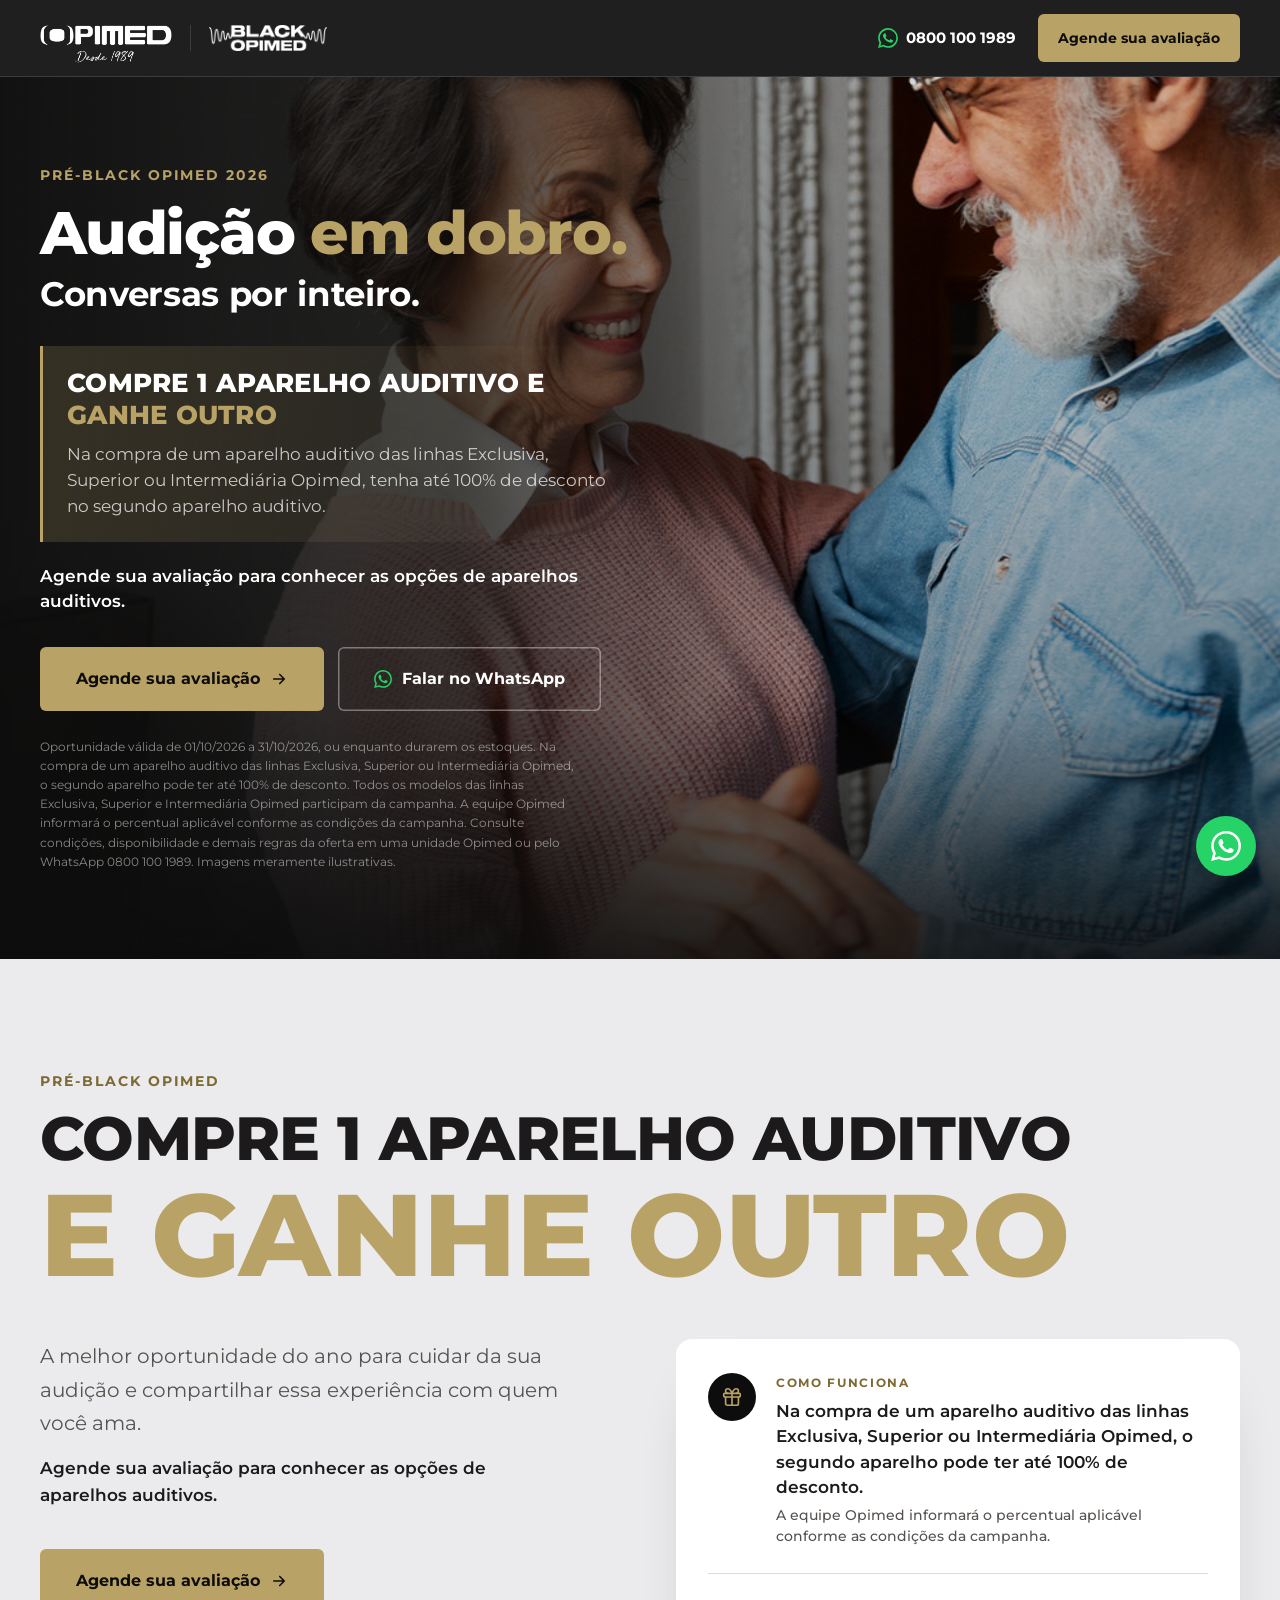
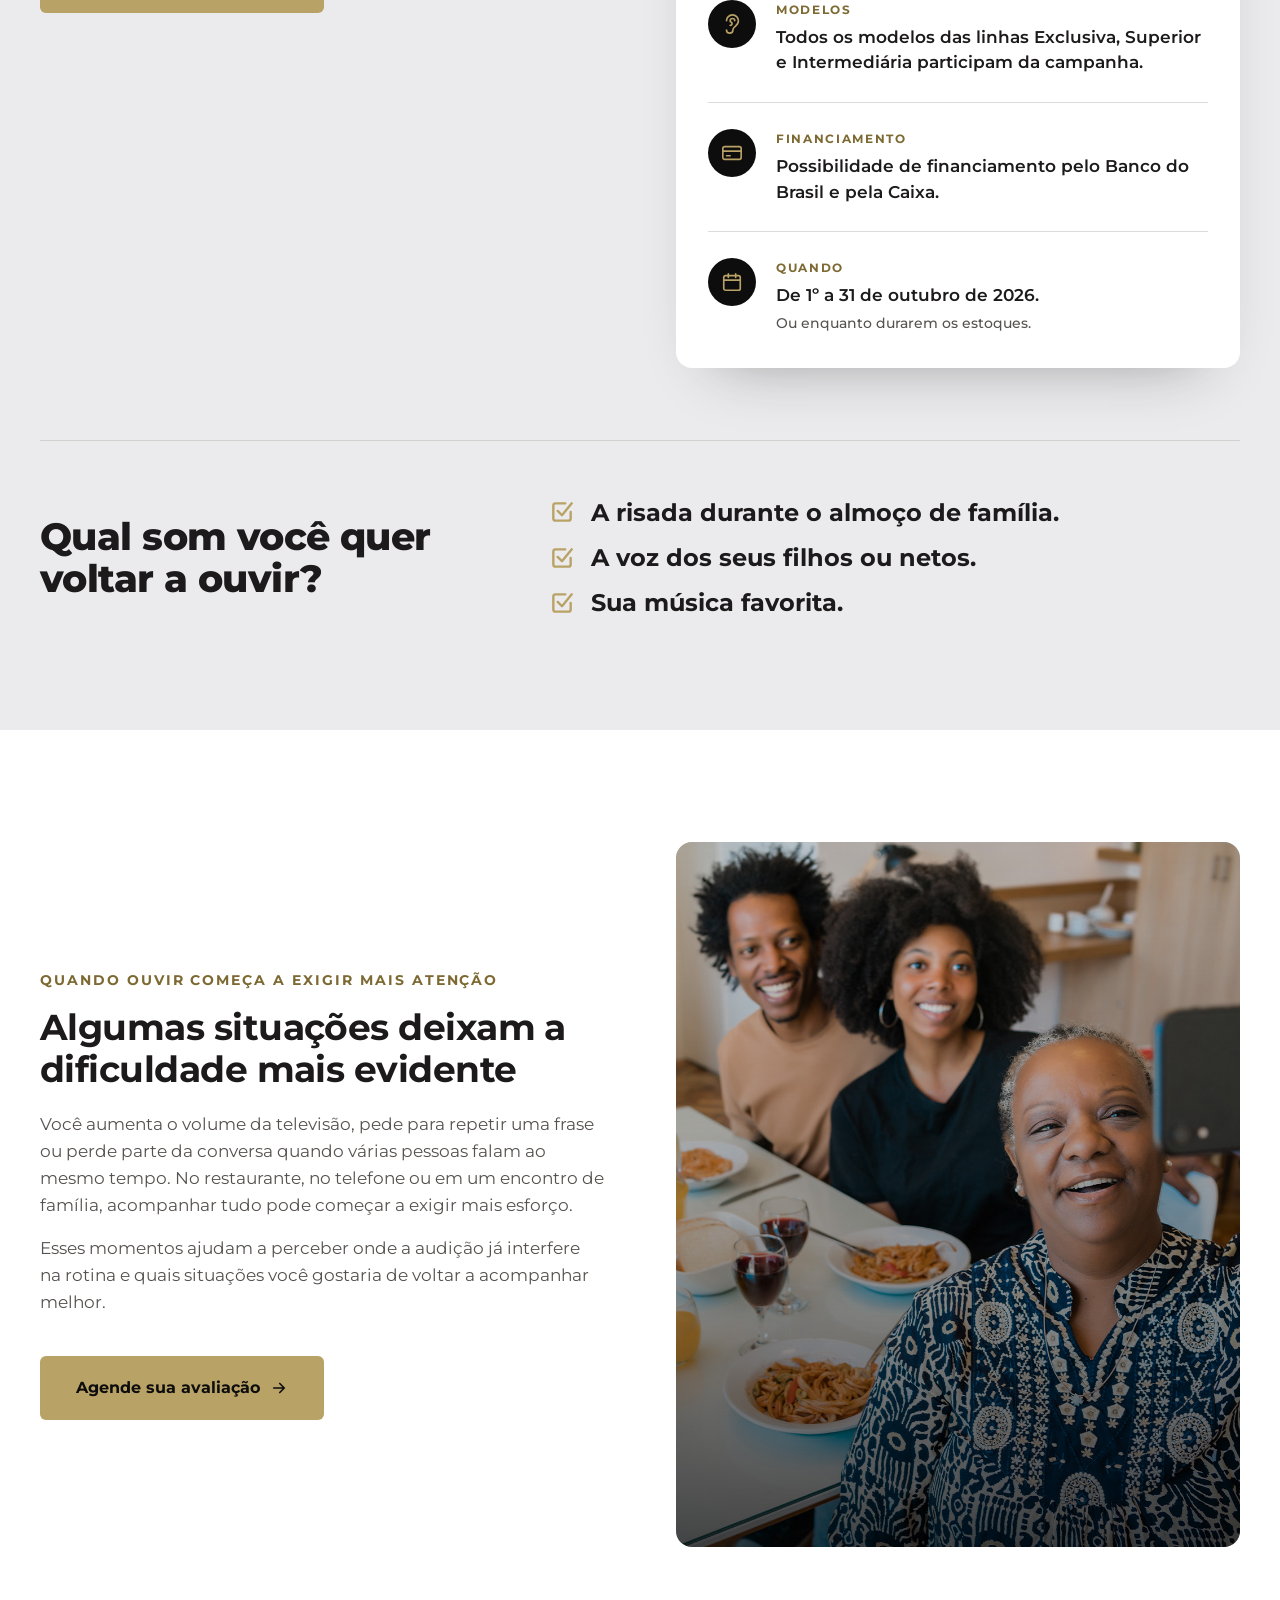
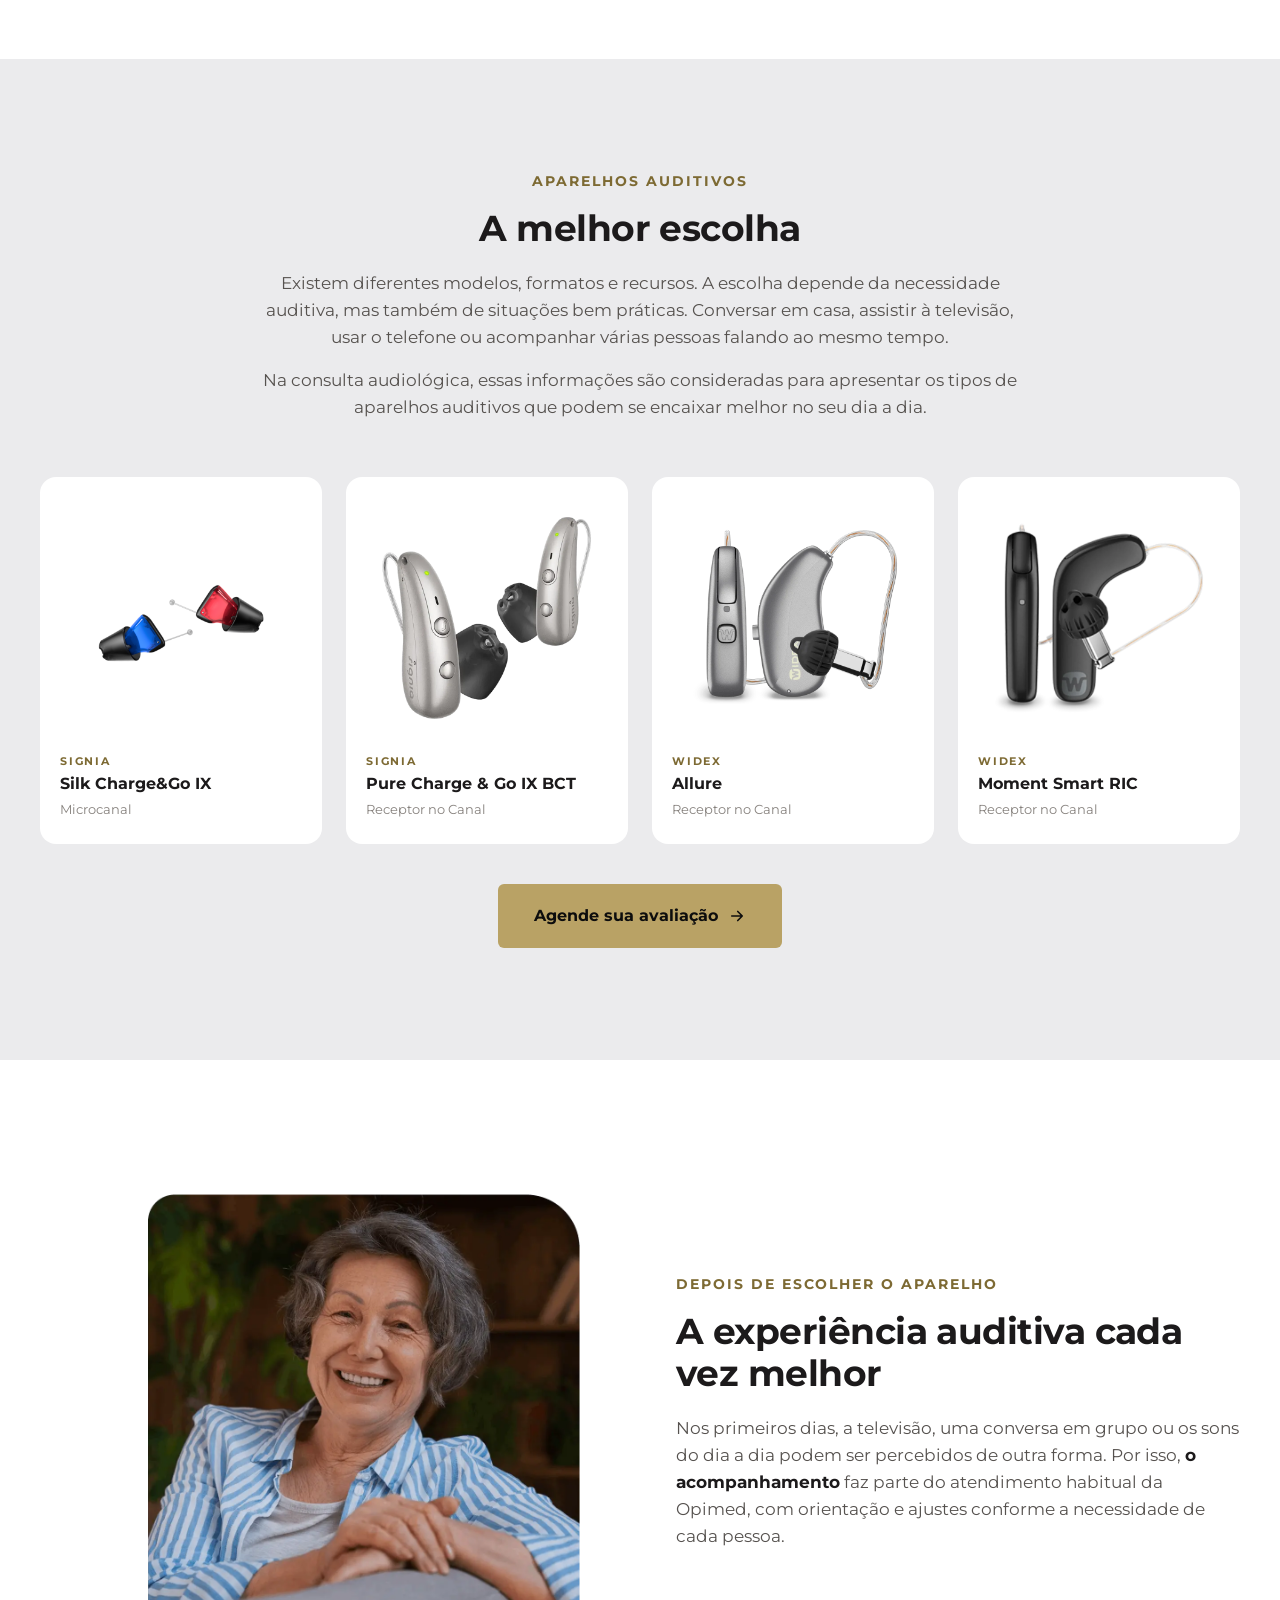
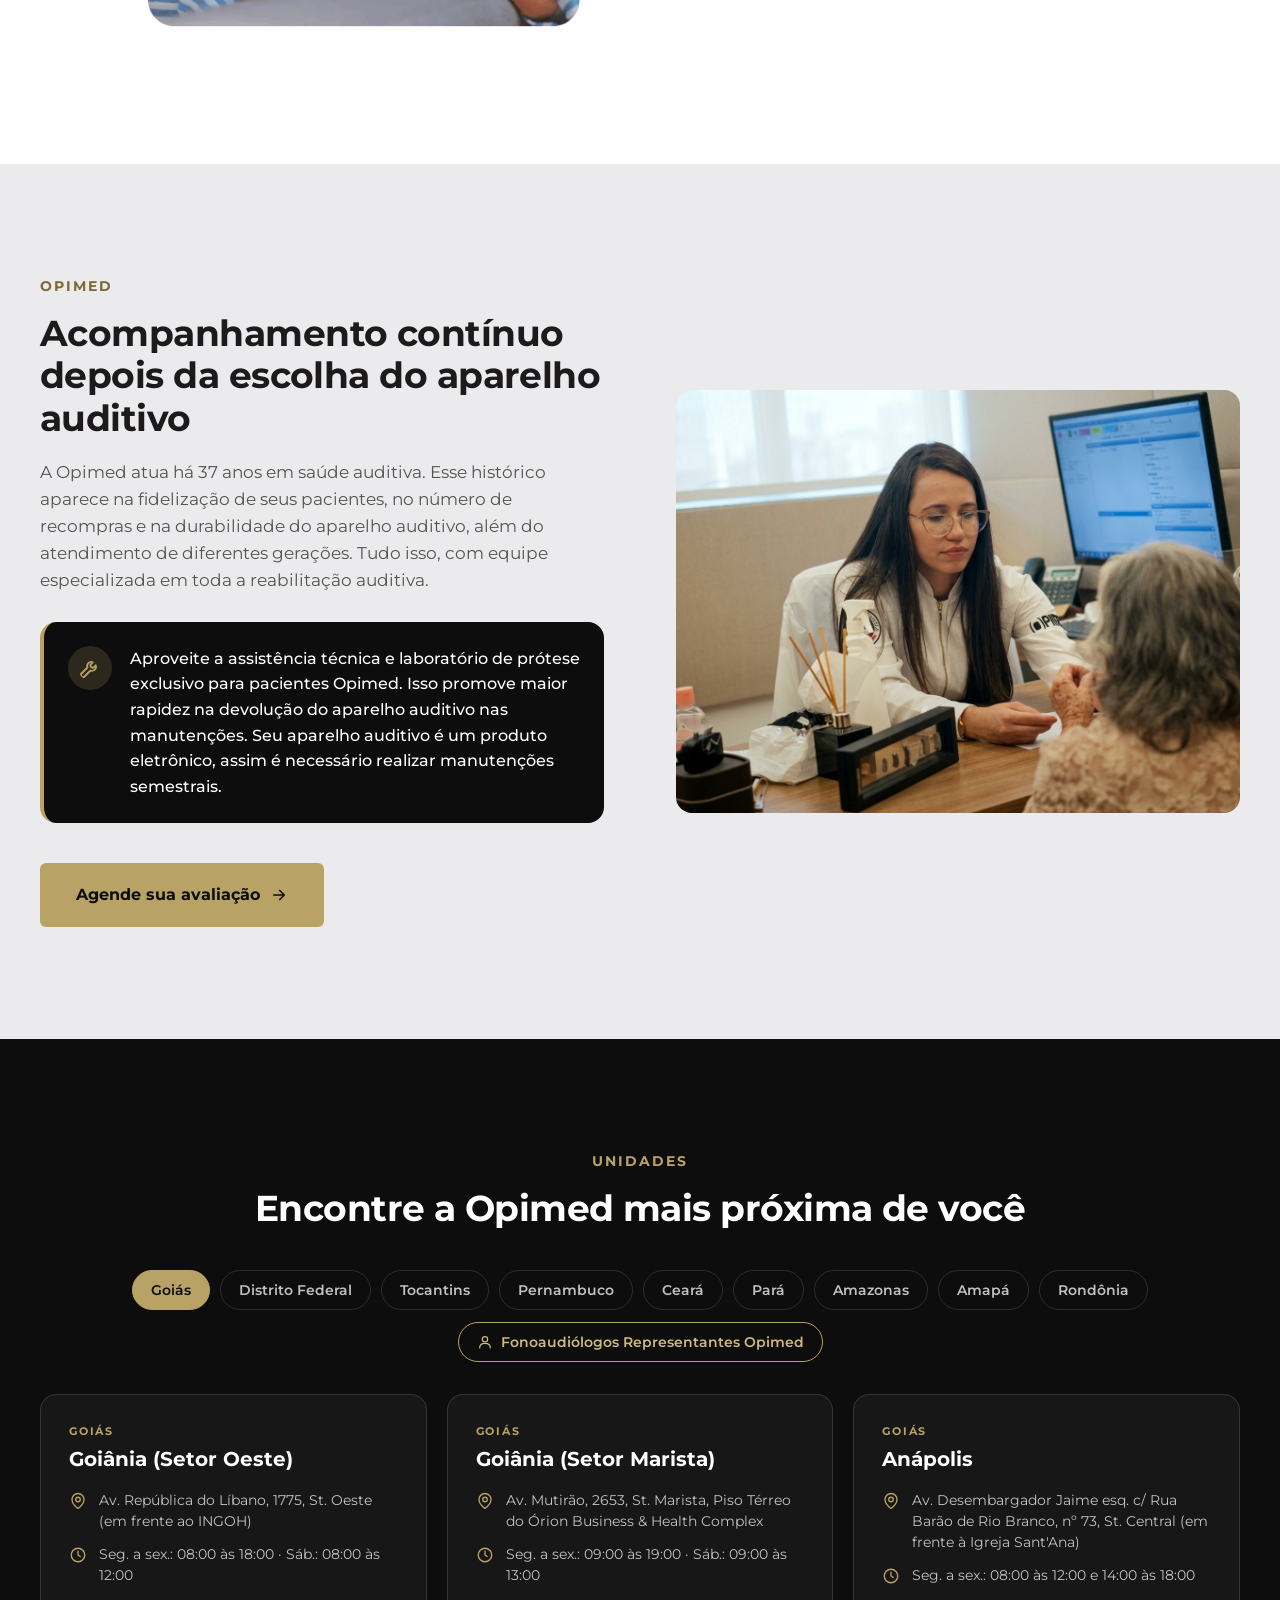
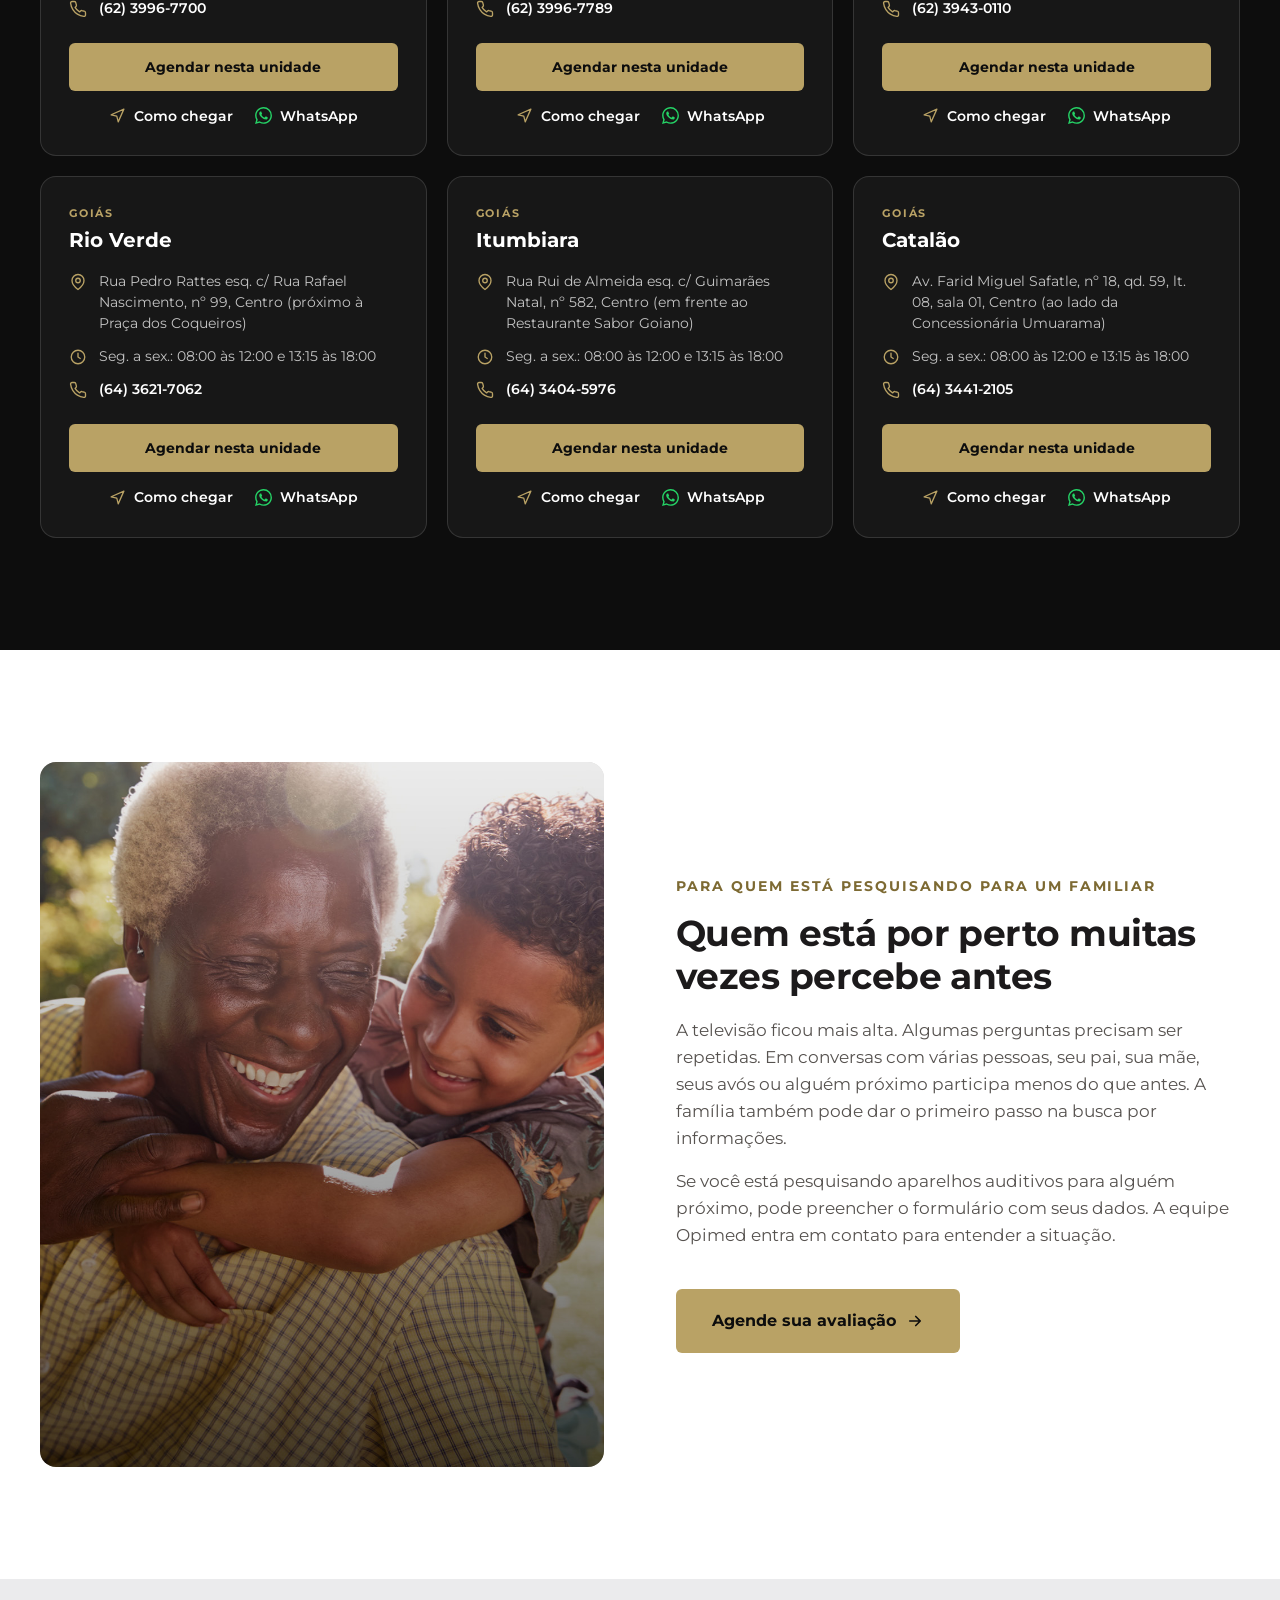
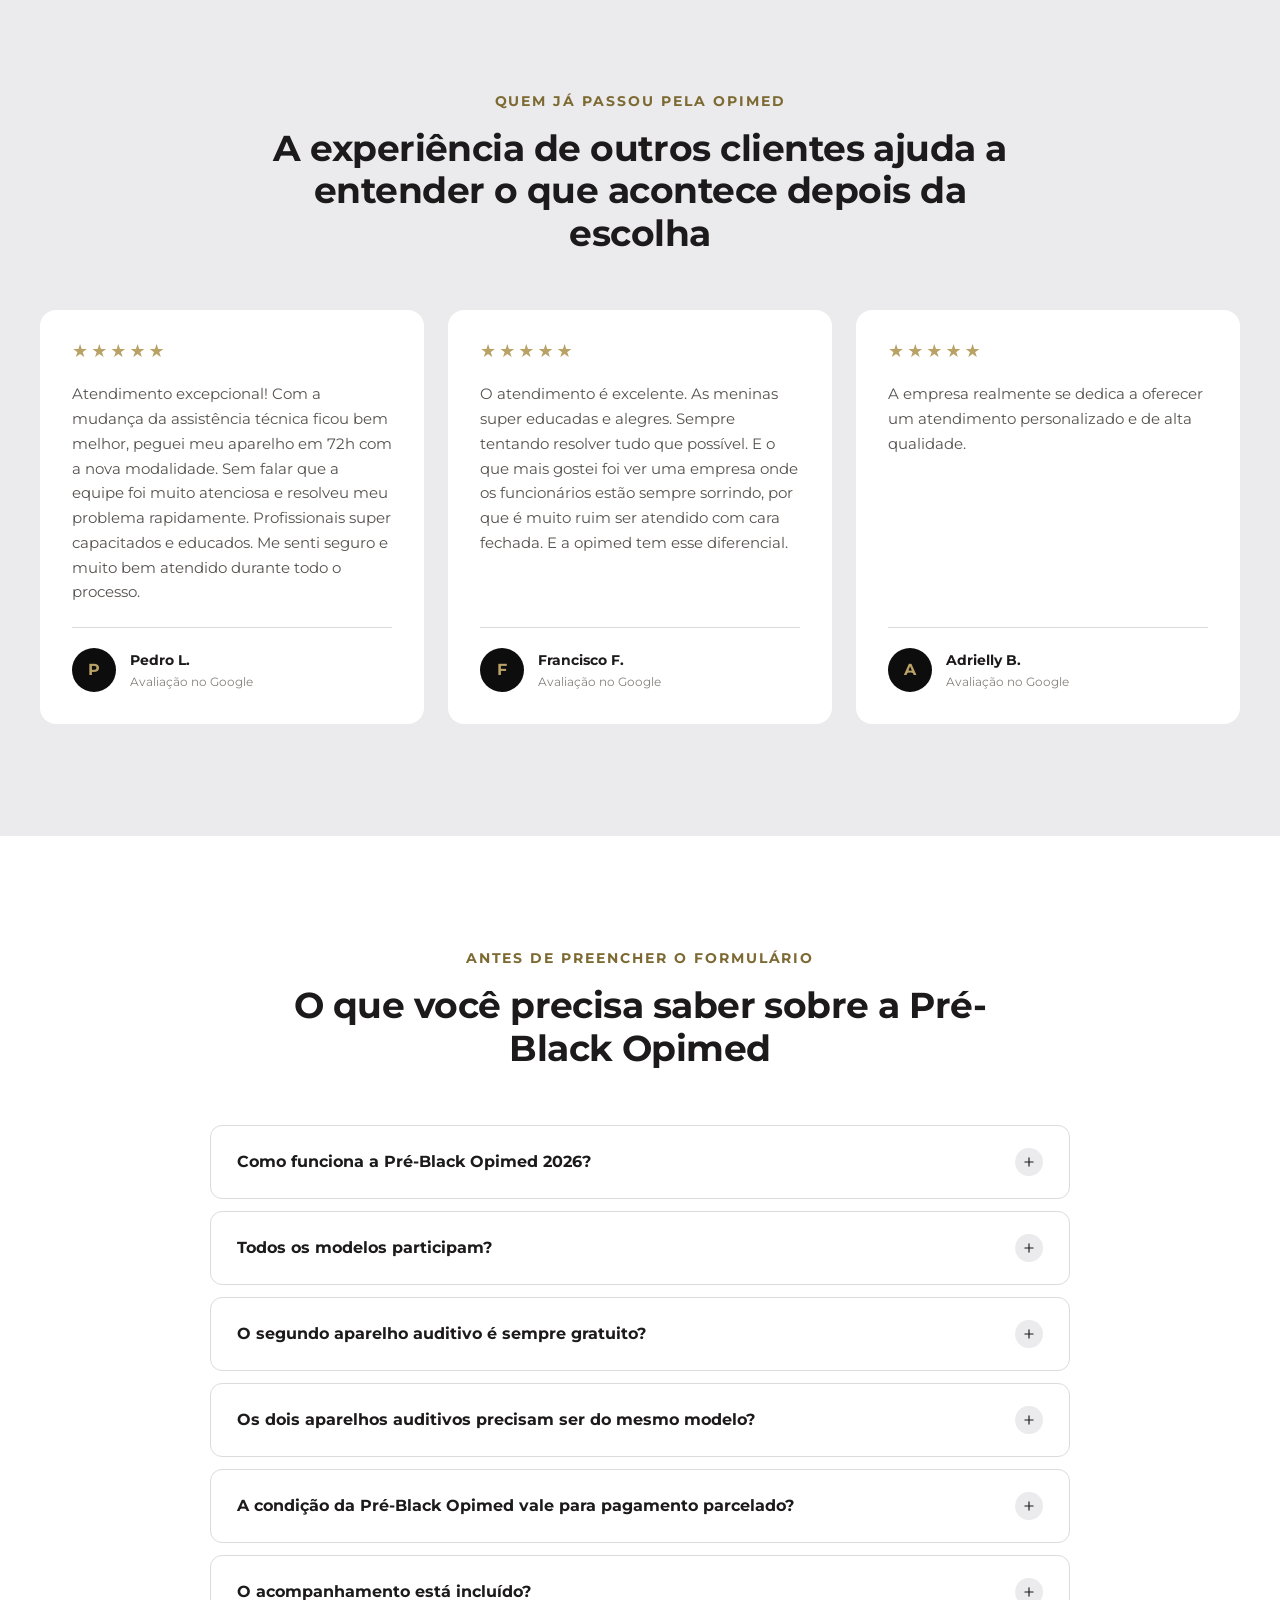
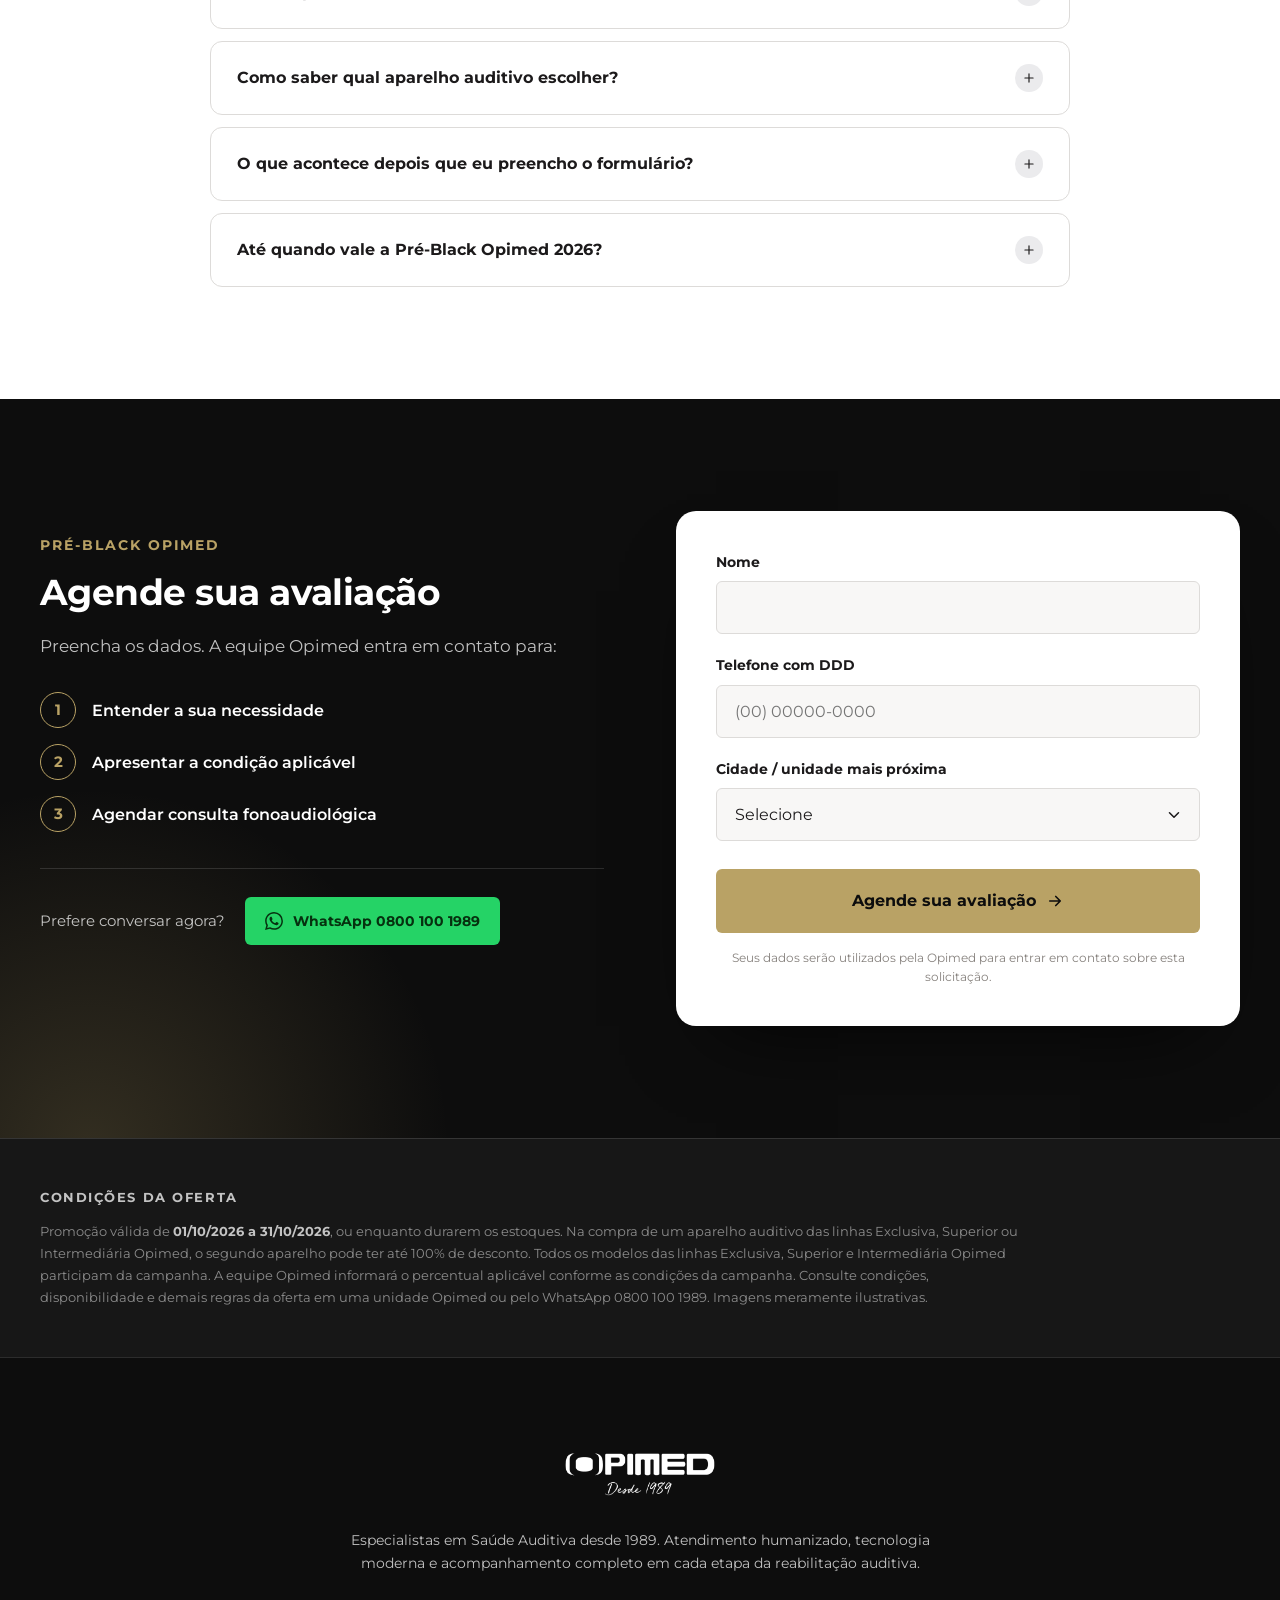
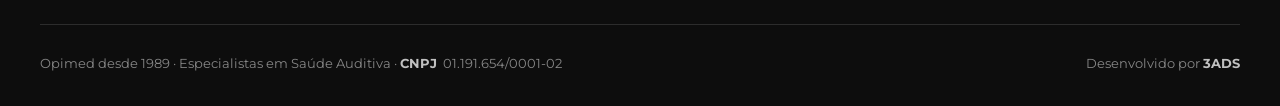
==== index.html @ b1d3b90b "Pré-Black Opimed: ajustes do cliente (datas 01–31/10, linhas Exclusiva/Superior/Intermediária, finan" ====
<!DOCTYPE html>
<html lang="pt-BR">
<head>
  <meta charset="UTF-8">
  <meta name="viewport" content="width=device-width, initial-scale=1, viewport-fit=cover">
  <title>Pré-Black Opimed 2026 | Até 100% de desconto no segundo aparelho</title>
  <meta name="description" content="Pré-Black Opimed 2026. Na compra de um aparelho auditivo das linhas Exclusiva, Superior ou Intermediária Opimed, tenha até 100% de desconto no segundo.">
  <meta name="theme-color" content="#0d0d0d">
  <link rel="preconnect" href="https://fonts.googleapis.com">
  <link rel="preconnect" href="https://fonts.gstatic.com" crossorigin>
  <link href="https://fonts.googleapis.com/css2?family=Montserrat:wght@400;500;600;700;800&display=swap" rel="stylesheet">
  <link rel="stylesheet" href="styles.css">
</head>
<body>

  <!-- SVG sprite -->
  <svg width="0" height="0" style="position:absolute" aria-hidden="true">
    <symbol id="i-arrow" viewBox="0 0 24 24" fill="none" stroke="currentColor" stroke-width="2.2" stroke-linecap="round" stroke-linejoin="round"><path d="M5 12h14M13 6l6 6-6 6"/></symbol>
    <symbol id="i-check" viewBox="0 0 24 24" fill="none" stroke="currentColor" stroke-width="2" stroke-linecap="round" stroke-linejoin="round"><circle cx="12" cy="12" r="10"/><path d="m8 12 3 3 5-6"/></symbol>
    <symbol id="i-checkbox" viewBox="0 0 24 24" fill="none" stroke="currentColor" stroke-width="2.2" stroke-linecap="round" stroke-linejoin="round"><path d="M20 12v6a2 2 0 0 1-2 2H6a2 2 0 0 1-2-2V6a2 2 0 0 1 2-2h9"/><path d="m8 11 4 4 9-11"/></symbol>
    <symbol id="i-gift" viewBox="0 0 24 24" fill="none" stroke="currentColor" stroke-width="1.8" stroke-linecap="round" stroke-linejoin="round"><rect x="3" y="8" width="18" height="4" rx="1"/><path d="M12 8v13M19 12v7a2 2 0 0 1-2 2H7a2 2 0 0 1-2-2v-7M7.5 8a2.5 2.5 0 0 1 0-5C10 3 12 8 12 8s2-5 4.5-5a2.5 2.5 0 0 1 0 5"/></symbol>
    <symbol id="i-calendar" viewBox="0 0 24 24" fill="none" stroke="currentColor" stroke-width="1.8" stroke-linecap="round" stroke-linejoin="round"><rect x="3" y="5" width="18" height="16" rx="2"/><path d="M16 3v4M8 3v4M3 10h18"/></symbol>
    <symbol id="i-ear" viewBox="0 0 24 24" fill="none" stroke="currentColor" stroke-width="1.8" stroke-linecap="round" stroke-linejoin="round"><path d="M6 8.5a6.5 6.5 0 1 1 13 0c0 6-6 6-6 10a3.5 3.5 0 1 1-7 0"/><path d="M15 8.5a2.5 2.5 0 0 0-5 0v1a2 2 0 1 1 0 4"/></symbol>
    <symbol id="i-card" viewBox="0 0 24 24" fill="none" stroke="currentColor" stroke-width="1.8" stroke-linecap="round" stroke-linejoin="round"><rect x="2" y="5" width="20" height="14" rx="2"/><path d="M2 10h20M6 15h4"/></symbol>
    <symbol id="i-tool" viewBox="0 0 24 24" fill="none" stroke="currentColor" stroke-width="1.8" stroke-linecap="round" stroke-linejoin="round"><path d="M14.7 6.3a4 4 0 0 0-5.2 5.2L3 18v3h3l6.500-6.500a4 4 0 0 0 5.200-5.200l-2.600 2.600-2.100-.700-.700-2.100 2.400-2.800Z"/></symbol>
    <symbol id="i-user" viewBox="0 0 24 24" fill="none" stroke="currentColor" stroke-width="1.8" stroke-linecap="round"><circle cx="12" cy="8" r="4"/><path d="M4 21c0-4.4 3.600-7 8-7s8 2.600 8 7"/></symbol>
    <symbol id="i-building" viewBox="0 0 24 24" fill="none" stroke="currentColor" stroke-width="1.8" stroke-linecap="round" stroke-linejoin="round"><rect x="4" y="3" width="16" height="18" rx="1.5"/><path d="M9 21v-4h6v4M8.500 7.500h1M14.500 7.500h1M8.500 11.500h1M14.500 11.500h1"/></symbol>
    <symbol id="i-pin" viewBox="0 0 24 24" fill="none" stroke="currentColor" stroke-width="1.8" stroke-linecap="round" stroke-linejoin="round"><path d="M20 10c0 6-8 12-8 12s-8-6-8-12a8 8 0 0 1 16 0Z"/><circle cx="12" cy="10" r="3"/></symbol>
    <symbol id="i-clock" viewBox="0 0 24 24" fill="none" stroke="currentColor" stroke-width="1.8" stroke-linecap="round" stroke-linejoin="round"><circle cx="12" cy="12" r="9"/><path d="M12 7v5l3 2"/></symbol>
    <symbol id="i-phone" viewBox="0 0 24 24" fill="none" stroke="currentColor" stroke-width="1.8" stroke-linecap="round" stroke-linejoin="round"><path d="M22 16.9v3a2 2 0 0 1-2.2 2 19.8 19.8 0 0 1-8.6-3.1 19.5 19.5 0 0 1-6-6A19.8 19.8 0 0 1 2.1 4.2 2 2 0 0 1 4.1 2h3a2 2 0 0 1 2 1.7c.1 1 .4 1.9.7 2.8a2 2 0 0 1-.5 2.1L8.1 9.9a16 16 0 0 0 6 6l1.3-1.3a2 2 0 0 1 2.1-.4c.9.3 1.8.6 2.8.7a2 2 0 0 1 1.7 2Z"/></symbol>
    <symbol id="i-route" viewBox="0 0 24 24" fill="none" stroke="currentColor" stroke-width="1.8" stroke-linecap="round" stroke-linejoin="round"><path d="m3 11 18-8-8 18-2-8-8-2Z"/></symbol>
    <symbol id="i-image" viewBox="0 0 24 24" fill="none" stroke="currentColor" stroke-width="1.6" stroke-linecap="round" stroke-linejoin="round"><rect x="3" y="4" width="18" height="16" rx="2"/><circle cx="9" cy="10" r="2"/><path d="m21 16-5-5-9 9"/></symbol>
    <symbol id="i-whats" viewBox="0 0 24 24" fill="currentColor"><path d="M17.472 14.382c-.297-.149-1.758-.867-2.030-.967-.273-.099-.471-.148-.670.150-.197.297-.767.966-.940 1.164-.173.199-.347.223-.644.075-.297-.150-1.255-.463-2.390-1.475-.883-.788-1.480-1.761-1.653-2.059-.173-.297-.018-.458.130-.606.134-.133.298-.347.446-.520.149-.174.198-.298.298-.497.099-.198.050-.371-.025-.520-.075-.149-.669-1.612-.916-2.207-.242-.579-.487-.500-.669-.510-.173-.008-.371-.010-.570-.010-.198 0-.520.074-.792.372-.272.297-1.040 1.016-1.040 2.479 0 1.462 1.065 2.875 1.213 3.074.149.198 2.096 3.200 5.077 4.487.709.306 1.262.489 1.694.625.712.227 1.360.195 1.871.118.571-.085 1.758-.719 2.006-1.413.248-.694.248-1.289.173-1.413-.074-.124-.272-.198-.570-.347m-5.421 7.403h-.004a9.870 9.870 0 0 1-5.031-1.378l-.361-.214-3.741.982.998-3.648-.235-.374a9.860 9.860 0 0 1-1.510-5.260c.001-5.450 4.436-9.884 9.888-9.884 2.640 0 5.122 1.030 6.988 2.898a9.825 9.825 0 0 1 2.893 6.994c-.003 5.450-4.437 9.884-9.885 9.884m8.413-18.297A11.815 11.815 0 0 0 12.050 0C5.495 0 .160 5.335.157 11.892c0 2.096.547 4.142 1.588 5.945L.057 24l6.305-1.654a11.882 11.882 0 0 0 5.683 1.448h.005c6.554 0 11.890-5.335 11.893-11.893a11.821 11.821 0 0 0-3.480-8.413Z"/></symbol>
  </svg>

  <!-- ================= FAIXA DA FASE DA CAMPANHA (texto muda por data, ver script.js) ================= -->
  <div class="phasebar" id="phaseBar" hidden>
    <span id="phaseText"></span>
    <span class="phasebar__count" id="phaseCount"></span>
    <a href="#formulario">Agende sua avaliação</a>
  </div>

  <!-- ================= HEADER ================= -->
  <header class="header">
    <div class="container header__inner">
      <a href="#topo" class="header__brand" aria-label="Opimed">
        <img src="assets/logo-opimed.webp" alt="Opimed desde 1989" class="logo" width="132" height="66">
        <img src="assets/selo-black-opimed.png" alt="Black Opimed" class="header__badge" width="1000" height="212">
      </a>
      <div class="header__actions">
        <a class="header__wa js-wa" href="https://api.whatsapp.com/send?phone=5508001001989" target="_blank" rel="noopener" aria-label="WhatsApp 0800 100 1989">
          <svg aria-hidden="true"><use href="#i-whats"/></svg><span>0800 100 1989</span>
        </a>
        <a href="#formulario" class="btn btn--sm">Agende sua avaliação</a>
      </div>
    </div>
  </header>

  <main id="topo">

    <!-- ================= HERO ================= -->
    <section class="hero">
      <picture class="hero__media">
        <source media="(max-width: 900px)" srcset="assets/01_mobile.jpg">
        <img src="assets/01_desktop.jpg" alt="Casal de idosos dançando e sorrindo em casa" width="1920" height="1002" fetchpriority="high">
      </picture>
      <div class="container hero__content">
        <div class="hero__copy">
          <span class="kicker">PRÉ-BLACK OPIMED 2026</span>
          <h1 class="h1">Audição <span class="gold">em dobro.</span> <span class="hero__sub">Conversas por inteiro.</span></h1>

          <div class="hero__offer">
            <h2 class="hero__offer-title">Compre 1 aparelho auditivo e <span class="gold">ganhe outro</span></h2>
            <p class="hero__offer-text">Na compra de um aparelho auditivo das linhas Exclusiva, Superior ou Intermediária Opimed, tenha até 100% de desconto no segundo aparelho auditivo.</p>
          </div>

          <p class="hero__invite">Agende sua avaliação para conhecer as opções de aparelhos auditivos.</p>

          <div class="cta-row">
            <a href="#formulario" class="btn">Agende sua avaliação <svg class="arrow" aria-hidden="true"><use href="#i-arrow"/></svg></a>
            <a href="https://api.whatsapp.com/send?phone=5508001001989" class="btn btn--ghost js-wa" target="_blank" rel="noopener"><svg aria-hidden="true"><use href="#i-whats"/></svg> Falar no WhatsApp</a>
          </div>

          <p class="hero__legal">Oportunidade válida de 01/10/2026 a 31/10/2026, ou enquanto durarem os estoques. Na compra de um aparelho auditivo das linhas Exclusiva, Superior ou Intermediária Opimed, o segundo aparelho pode ter até 100% de desconto. Todos os modelos das linhas Exclusiva, Superior e Intermediária Opimed participam da campanha. A equipe Opimed informará o percentual aplicável conforme as condições da campanha. Consulte condições, disponibilidade e demais regras da oferta em uma unidade Opimed ou pelo WhatsApp 0800 100 1989. Imagens meramente ilustrativas.</p>
        </div>
      </div>
    </section>

    <!-- ================= OFERTA: COMO FUNCIONA (painel claro do KV) ================= -->
    <section class="section section--surface" id="oferta">
      <div class="container">
        <div class="offer__head reveal">
          <span class="kicker">Pré-Black Opimed</span>
          <h2 class="offer__title">Compre 1 aparelho auditivo <span>e ganhe outro</span></h2>
        </div>
        <div class="split offer__split">
          <div class="reveal">
            <p class="body offer__lead">A melhor oportunidade do ano para cuidar da sua audição e compartilhar essa experiência com quem você ama.</p>
            <p class="body offer__lead">Agende sua avaliação para conhecer as opções de aparelhos auditivos.</p>
            <div class="cta-row">
              <a href="#formulario" class="btn">Agende sua avaliação <svg class="arrow" aria-hidden="true"><use href="#i-arrow"/></svg></a>
            </div>
          </div>

          <div class="facts reveal">
            <div class="fact">
              <span class="fact__icon"><svg aria-hidden="true"><use href="#i-gift"/></svg></span>
              <div>
                <p class="fact__label">Como funciona</p>
                <p class="fact__text">Na compra de um aparelho auditivo das linhas Exclusiva, Superior ou Intermediária Opimed, o segundo aparelho pode ter até 100% de desconto.<small>A equipe Opimed informará o percentual aplicável conforme as condições da campanha.</small></p>
              </div>
            </div>
            <div class="fact">
              <span class="fact__icon"><svg aria-hidden="true"><use href="#i-ear"/></svg></span>
              <div>
                <p class="fact__label">Modelos</p>
                <p class="fact__text">Todos os modelos das linhas Exclusiva, Superior e Intermediária participam da campanha.</p>
              </div>
            </div>
            <div class="fact">
              <span class="fact__icon"><svg aria-hidden="true"><use href="#i-card"/></svg></span>
              <div>
                <p class="fact__label">Financiamento</p>
                <p class="fact__text">Possibilidade de financiamento pelo Banco do Brasil e pela Caixa.</p>
              </div>
            </div>
            <div class="fact">
              <span class="fact__icon"><svg aria-hidden="true"><use href="#i-calendar"/></svg></span>
              <div>
                <p class="fact__label">Quando</p>
                <p class="fact__text">De 1º a 31 de outubro de 2026.<small>Ou enquanto durarem os estoques.</small></p>
              </div>
            </div>
          </div>
        </div>

        <div class="sounds reveal">
          <p class="sounds__q">Qual som você quer voltar a ouvir?</p>
          <ul class="sounds__list">
            <li><svg aria-hidden="true"><use href="#i-checkbox"/></svg>A risada durante o almoço de família.</li>
            <li><svg aria-hidden="true"><use href="#i-checkbox"/></svg>A voz dos seus filhos ou netos.</li>
            <li><svg aria-hidden="true"><use href="#i-checkbox"/></svg>Sua música favorita.</li>
          </ul>
        </div>
      </div>
    </section>

    <!-- ================= SITUAÇÕES ================= -->
    <section class="section">
      <div class="container split">
        <div class="reveal">
          <span class="kicker">Quando ouvir começa a exigir mais atenção</span>
          <h2 class="h2">Algumas situações deixam a dificuldade mais evidente</h2>
          <p class="body">Você aumenta o volume da televisão, pede para repetir uma frase ou perde parte da conversa quando várias pessoas falam ao mesmo tempo. No restaurante, no telefone ou em um encontro de família, acompanhar tudo pode começar a exigir mais esforço.</p>
          <p class="body">Esses momentos ajudam a perceber onde a audição já interfere na rotina e quais situações você gostaria de voltar a acompanhar melhor.</p>
          <div class="cta-row">
            <a href="#formulario" class="btn">Agende sua avaliação <svg class="arrow" aria-hidden="true"><use href="#i-arrow"/></svg></a>
          </div>
        </div>
        <div class="split__media reveal">
          <picture class="photo">
            <source media="(max-width: 900px)" srcset="assets/03_mobile.jpg">
            <img src="assets/03_desktop.jpg" alt="Família reunida à mesa fazendo uma selfie" loading="lazy" style="object-position: 72% center">
          </picture>
        </div>
      </div>
    </section>

    <!-- ================= APARELHOS AUDITIVOS ================= -->
    <section class="section section--surface">
      <div class="container">
        <div class="section__head section__head--center reveal">
          <span class="kicker">Aparelhos auditivos</span>
          <h2 class="h2">A melhor escolha</h2>
          <p class="body">Existem diferentes modelos, formatos e recursos. A escolha depende da necessidade auditiva, mas também de situações bem práticas. Conversar em casa, assistir à televisão, usar o telefone ou acompanhar várias pessoas falando ao mesmo tempo.</p>
          <p class="body">Na consulta audiológica, essas informações são consideradas para apresentar os tipos de aparelhos auditivos que podem se encaixar melhor no seu dia a dia.</p>
        </div>

        <!-- Modelos Signia e Widex (fotos e nomes do site da Opimed). -->
        <div class="models reveal">
          <article class="model">
            <div class="model__img"><img src="assets/ap-signia-silk.png" alt="Aparelho auditivo Signia Silk Charge&amp;Go IX" loading="lazy" width="800" height="800"></div>
            <p class="model__brand">Signia</p>
            <h3 class="model__name">Silk Charge&amp;Go IX</h3>
            <p class="model__type">Microcanal</p>
          </article>
          <article class="model">
            <div class="model__img"><img src="assets/ap-signia-pure.webp" alt="Aparelho auditivo Signia Pure Charge &amp; Go IX BCT" loading="lazy" width="800" height="800"></div>
            <p class="model__brand">Signia</p>
            <h3 class="model__name">Pure Charge &amp; Go IX BCT</h3>
            <p class="model__type">Receptor no Canal</p>
          </article>
          <article class="model">
            <div class="model__img"><img src="assets/ap-widex-allure.webp" alt="Aparelho auditivo Widex Allure" loading="lazy" width="800" height="800"></div>
            <p class="model__brand">Widex</p>
            <h3 class="model__name">Allure</h3>
            <p class="model__type">Receptor no Canal</p>
          </article>
          <article class="model">
            <div class="model__img"><img src="assets/ap-widex-smartric.webp" alt="Aparelho auditivo Widex Moment Smart RIC" loading="lazy" width="800" height="800"></div>
            <p class="model__brand">Widex</p>
            <h3 class="model__name">Moment Smart RIC</h3>
            <p class="model__type">Receptor no Canal</p>
          </article>
        </div>

        <div class="cta-row cta-row--center">
          <a href="#formulario" class="btn">Agende sua avaliação <svg class="arrow" aria-hidden="true"><use href="#i-arrow"/></svg></a>
        </div>
      </div>
    </section>

    <!-- ================= ADAPTAÇÃO ================= -->
    <section class="section">
      <div class="container split split--reverse">
        <div class="reveal">
          <span class="kicker">Depois de escolher o aparelho</span>
          <h2 class="h2">A experiência auditiva cada vez melhor</h2>
          <p class="body">Nos primeiros dias, a televisão, uma conversa em grupo ou os sons do dia a dia podem ser percebidos de outra forma. Por isso, <strong>o acompanhamento</strong> faz parte do atendimento habitual da Opimed, com orientação e ajustes conforme a necessidade de cada pessoa.</p>
        </div>
        <div class="split__media reveal">
          <div class="adapt__img"><img src="assets/senhora.webp" alt="Senhora sorrindo sentada no sofá" loading="lazy" width="1080" height="1080"></div>
        </div>
      </div>
    </section>

    <!-- ================= OPIMED ================= -->
    <section class="section section--surface">
      <div class="container split">
        <div class="reveal">
          <span class="kicker">Opimed</span>
          <h2 class="h2">Acompanhamento contínuo depois da escolha do aparelho auditivo</h2>
          <p class="body">A Opimed atua há 37 anos em saúde auditiva. Esse histórico aparece na fidelização de seus pacientes, no número de recompras e na durabilidade do aparelho auditivo, além do atendimento de diferentes gerações. Tudo isso, com equipe especializada em toda a reabilitação auditiva.</p>
          <div class="callout">
            <svg aria-hidden="true"><use href="#i-tool"/></svg>
            <p>Aproveite a assistência técnica e laboratório de prótese exclusivo para pacientes Opimed. Isso promove maior rapidez na devolução do aparelho auditivo nas manutenções. Seu aparelho auditivo é um produto eletrônico, assim é necessário realizar manutenções semestrais.</p>
          </div>
          <div class="cta-row">
            <a href="#formulario" class="btn">Agende sua avaliação <svg class="arrow" aria-hidden="true"><use href="#i-arrow"/></svg></a>
          </div>
        </div>
        <div class="split__media reveal">
          <!-- Foto real de atendimento enviada pelo cliente -->
          <div class="photo photo--wide">
            <img src="assets/atendimento-opimed.jpg" alt="Fonoaudióloga da Opimed atendendo uma paciente" loading="lazy" width="1200" height="896" style="object-position: 45% 35%">
          </div>
        </div>
      </div>
    </section>

    <!-- ================= UNIDADES (cards gerados em script.js) ================= -->
    <section class="section section--dark" id="unidades">
      <div class="container">
        <div class="section__head section__head--center reveal">
          <span class="kicker">Unidades</span>
          <h2 class="h2">Encontre a Opimed mais próxima de você</h2>
        </div>
        <div class="units__chips" id="ufChips" role="group" aria-label="Escolha o estado"></div>
        <div class="units__more" id="partnerToggle"></div>
        <div class="partners" id="partnersBar" hidden>
          <div class="units__chips units__chips--sub" id="partnerChips" role="group" aria-label="Escolha o estado do fonoaudiólogo representante"></div>
        </div>
        <div class="units__grid" id="unitsGrid" aria-live="polite"></div>
      </div>
    </section>

    <!-- ================= FAMILIAR ================= -->
    <section class="section">
      <div class="container split split--reverse">
        <div class="reveal">
          <span class="kicker">Para quem está pesquisando para um familiar</span>
          <h2 class="h2">Quem está por perto muitas vezes percebe antes</h2>
          <p class="body">A televisão ficou mais alta. Algumas perguntas precisam ser repetidas. Em conversas com várias pessoas, seu pai, sua mãe, seus avós ou alguém próximo participa menos do que antes. A família também pode dar o primeiro passo na busca por informações.</p>
          <p class="body">Se você está pesquisando aparelhos auditivos para alguém próximo, pode preencher o formulário com seus dados. A equipe Opimed entra em contato para entender a situação.</p>
          <div class="cta-row">
            <a href="#formulario" class="btn">Agende sua avaliação <svg class="arrow" aria-hidden="true"><use href="#i-arrow"/></svg></a>
          </div>
        </div>
        <div class="split__media reveal">
          <picture class="photo">
            <source media="(max-width: 900px)" srcset="assets/02_mobile.jpg">
            <img src="assets/02_desktop.jpg" alt="Avô sorrindo abraçado pelo neto ao ar livre" loading="lazy" style="object-position: 68% center">
          </picture>
        </div>
      </div>
    </section>

    <!-- ================= DEPOIMENTOS ================= -->
    <section class="section section--surface">
      <div class="container">
        <div class="section__head section__head--center reveal">
          <span class="kicker">Quem já passou pela Opimed</span>
          <h2 class="h2">A experiência de outros clientes ajuda a entender o que acontece depois da escolha</h2>
        </div>

        <!-- Depoimentos: avaliações públicas do Google. Validar autorização com a Opimed. -->
        <div class="testimonials reveal">
          <article class="testimonial">
            <div class="testimonial__stars" role="img" aria-label="5 estrelas">★★★★★</div>
            <p class="testimonial__text">Atendimento excepcional! Com a mudança da assistência técnica ficou bem melhor, peguei meu aparelho em 72h com a nova modalidade. Sem falar que a equipe foi muito atenciosa e resolveu meu problema rapidamente. Profissionais super capacitados e educados. Me senti seguro e muito bem atendido durante todo o processo.</p>
            <div class="testimonial__who">
              <span class="avatar" aria-hidden="true">P</span>
              <div>
                <p class="testimonial__name">Pedro L.</p>
                <p class="testimonial__city">Avaliação no Google</p>
              </div>
            </div>
          </article>
          <article class="testimonial">
            <div class="testimonial__stars" role="img" aria-label="5 estrelas">★★★★★</div>
            <p class="testimonial__text">O atendimento é excelente. As meninas super educadas e alegres. Sempre tentando resolver tudo que possível. E o que mais gostei foi ver uma empresa onde os funcionários estão sempre sorrindo, por que é muito ruim ser atendido com cara fechada. E a opimed tem esse diferencial.</p>
            <div class="testimonial__who">
              <span class="avatar" aria-hidden="true">F</span>
              <div>
                <p class="testimonial__name">Francisco F.</p>
                <p class="testimonial__city">Avaliação no Google</p>
              </div>
            </div>
          </article>
          <article class="testimonial">
            <div class="testimonial__stars" role="img" aria-label="5 estrelas">★★★★★</div>
            <p class="testimonial__text">A empresa realmente se dedica a oferecer um atendimento personalizado e de alta qualidade.</p>
            <div class="testimonial__who">
              <span class="avatar" aria-hidden="true">A</span>
              <div>
                <p class="testimonial__name">Adrielly B.</p>
                <p class="testimonial__city">Avaliação no Google</p>
              </div>
            </div>
          </article>
        </div>
      </div>
    </section>

    <!-- ================= FAQ ================= -->
    <section class="section">
      <div class="container">
        <div class="section__head section__head--center reveal">
          <span class="kicker">Antes de preencher o formulário</span>
          <h2 class="h2">O que você precisa saber sobre a Pré-Black Opimed</h2>
        </div>

        <div class="faq reveal">
          <details>
            <summary>Como funciona a Pré-Black Opimed 2026?</summary>
            <p class="faq__a">Na compra de um aparelho auditivo das linhas Exclusiva, Superior ou Intermediária Opimed, o segundo aparelho pode ter até 100% de desconto. A equipe Opimed apresenta os modelos disponíveis e informa qual percentual de desconto se aplica à compra, conforme as condições da campanha.</p>
          </details>
          <details>
            <summary>Todos os modelos participam?</summary>
            <p class="faq__a">Sim. Já na compra de um modelo da Linha Essencial, o segundo aparelho pode ter outras faixas de desconto. Consulte a equipe Opimed.</p>
          </details>
          <details>
            <summary>O segundo aparelho auditivo é sempre gratuito?</summary>
            <p class="faq__a">Não. O percentual de desconto pode variar conforme a linha e a condição de pagamento escolhida.</p>
          </details>
          <details>
            <summary>Os dois aparelhos auditivos precisam ser do mesmo modelo?</summary>
            <p class="faq__a">Não. Nas adaptações bilaterais, os dois aparelhos devem permanecer dentro da mesma linha.</p>
          </details>
          <details>
            <summary>A condição da Pré-Black Opimed vale para pagamento parcelado?</summary>
            <p class="faq__a">As condições variam conforme a forma de pagamento escolhida, podendo atingir até 100% de desconto no segundo aparelho.</p>
          </details>
          <details>
            <summary>O acompanhamento está incluído?</summary>
            <p class="faq__a">O acompanhamento faz parte do atendimento habitual da Opimed.</p>
          </details>
          <details>
            <summary>Como saber qual aparelho auditivo escolher?</summary>
            <p class="faq__a">A escolha depende da necessidade auditiva e da rotina de cada pessoa. Durante o atendimento, a equipe Opimed orienta sobre as opções adequadas para o seu caso.</p>
          </details>
          <details>
            <summary>O que acontece depois que eu preencho o formulário?</summary>
            <p class="faq__a">A equipe Opimed entra em contato para entender a sua necessidade (por telefone ou WhatsApp), agenda o atendimento e apresenta a opção adequada para o seu caso.</p>
          </details>
          <details>
            <summary>Até quando vale a Pré-Black Opimed 2026?</summary>
            <p class="faq__a">De 01/10/2026 a 31/10/2026 ou enquanto durarem os estoques.</p>
          </details>
        </div>
      </div>
    </section>

    <!-- ================= FORMULÁRIO ================= -->
    <section class="section section--dark lead-form" id="formulario">
      <div class="container split">
        <div class="reveal">
          <span class="kicker">Pré-Black Opimed</span>
          <h2 class="h2">Agende sua avaliação</h2>
          <p class="body">Preencha os dados. A equipe Opimed entra em contato para:</p>
          <ol class="steps">
            <li>Entender a sua necessidade</li>
            <li>Apresentar a condição aplicável</li>
            <li>Agendar consulta fonoaudiológica</li>
          </ol>
          <div class="lead-form__wa">
            <span>Prefere conversar agora?</span>
            <a href="https://api.whatsapp.com/send?phone=5508001001989" class="btn btn--sm btn--whats js-wa" target="_blank" rel="noopener"><svg aria-hidden="true"><use href="#i-whats"/></svg> WhatsApp 0800 100 1989</a>
          </div>
        </div>

        <div class="form-card reveal" id="formCard">
          <form id="leadForm" novalidate>
            <div class="field">
              <label for="nome">Nome</label>
              <input type="text" id="nome" name="nome" autocomplete="name" required>
            </div>
            <div class="field">
              <label for="telefone">Telefone com DDD</label>
              <input type="tel" id="telefone" name="telefone" autocomplete="tel" inputmode="tel" placeholder="(00) 00000-0000" required>
            </div>
            <div class="field">
              <label for="unidade">Cidade / unidade mais próxima</label>
              <select id="unidade" name="unidade" required>
                <option value="">Selecione</option>
              </select>
            </div>
            <button type="submit" class="btn btn--block">Agende sua avaliação <svg class="arrow" aria-hidden="true"><use href="#i-arrow"/></svg></button>
            <p class="form-card__privacy">Seus dados serão utilizados pela Opimed para entrar em contato sobre esta solicitação.</p>
          </form>

          <div class="form-success" role="status" aria-live="polite">
            <div class="form-success__icon"><svg aria-hidden="true"><use href="#i-check"/></svg></div>
            <p class="form-success__title">Recebemos seus dados.</p>
            <p class="form-success__text">A equipe Opimed entrará em contato para continuar o atendimento.</p>
          </div>
        </div>
      </div>
    </section>

    <!-- ================= CONDIÇÕES DA OFERTA ================= -->
    <section class="terms">
      <div class="container">
        <h2 class="terms__title">Condições da oferta</h2>
        <p>Promoção válida de <strong>01/10/2026 a 31/10/2026</strong>, ou enquanto durarem os estoques. Na compra de um aparelho auditivo das linhas Exclusiva, Superior ou Intermediária Opimed, o segundo aparelho pode ter até 100% de desconto. Todos os modelos das linhas Exclusiva, Superior e Intermediária Opimed participam da campanha. A equipe Opimed informará o percentual aplicável conforme as condições da campanha. Consulte condições, disponibilidade e demais regras da oferta em uma unidade Opimed ou pelo WhatsApp 0800 100 1989. Imagens meramente ilustrativas.</p>
      </div>
    </section>

  </main>

  <!-- ================= RODAPÉ ================= -->
  <footer class="footer">
    <div class="container">
      <img src="assets/logo-opimed.webp" alt="OPIMED Desde 1989" class="logo" width="150" height="75">
      <p class="footer__about">Especialistas em Saúde Auditiva desde 1989. Atendimento humanizado, tecnologia moderna e acompanhamento completo em cada etapa da reabilitação auditiva.</p>
      <div class="footer__bottom">
        <p>Opimed desde 1989 · Especialistas em Saúde Auditiva · <strong>CNPJ</strong>01.191.654/0001-02</p>
        <p>Desenvolvido por <a href="https://3ads.com.br/" target="_blank" rel="noopener">3ADS</a></p>
      </div>
    </div>
  </footer>

  <!-- WhatsApp: botão flutuante (desktop) e barra fixa (celular) -->
  <a class="wa-float js-wa" href="https://api.whatsapp.com/send?phone=5508001001989" target="_blank" rel="noopener" aria-label="Falar com a Opimed no WhatsApp">
    <svg aria-hidden="true"><use href="#i-whats"/></svg>
  </a>
  <div class="mobilebar" id="mobileBar">
    <a class="btn btn--whats js-wa" href="https://api.whatsapp.com/send?phone=5508001001989" target="_blank" rel="noopener" aria-label="Falar no WhatsApp"><svg aria-hidden="true"><use href="#i-whats"/></svg> WhatsApp</a>
    <a class="btn" href="#formulario">Agende sua avaliação</a>
  </div>

  <script src="script.js"></script>
</body>
</html>
---- styles.css ----
/* =========================================================
   BLACK OPIMED 2026
   Diagramação e escala tipográfica: ref. ABBA Saúde Auditiva
   Pele: key visual da campanha (preto, branco e dourado)
   ========================================================= */

:root {
  /* Dourado do KV */
  --gold: #b9a265;
  --gold-light: #cdb97f;
  --gold-deep: #7d6a33;   /* dourado legível sobre fundo claro */
  --gold-tint: #f3eedf;

  /* Preto */
  --black: #0d0d0d;
  --black-2: #171717;
  --black-3: #232021;
  --line-dark: rgba(255, 255, 255, .13);

  /* Claro */
  --bg: #ffffff;
  --surface: #ebebed;     /* cinza claro do KV */
  --t1: #1c1a1b;
  --t2: #56524f;
  --t3: #86817d;
  --border: #dddbd9;

  --on-dark: #ffffff;
  --on-dark-2: rgba(255, 255, 255, .74);
  --on-dark-3: rgba(255, 255, 255, .5);

  --whats: #25d366;

  --font: "Montserrat", system-ui, -apple-system, "Segoe UI", sans-serif;

  --container: 1200px;
  --gutter: 32px;
  --section-y: 112px;
  --radius: 16px;
  --radius-sm: 6px;
}

*, *::before, *::after { box-sizing: border-box; }
html { scroll-behavior: smooth; -webkit-text-size-adjust: 100%; scroll-padding-top: 76px; }
body {
  margin: 0;
  font-family: var(--font);
  font-size: 16px;
  line-height: 1.6;
  color: var(--t1);
  background: var(--bg);
  -webkit-font-smoothing: antialiased;
}
img { max-width: 100%; height: auto; display: block; }
a { color: inherit; }
h1, h2, h3, p, ul, ol { margin: 0; }
ul, ol { padding: 0; list-style: none; }
strong { font-weight: 700; }
[hidden] { display: none !important; }

.container {
  width: 100%;
  max-width: calc(var(--container) + var(--gutter) * 2);
  margin: 0 auto;
  padding: 0 var(--gutter);
}

/* ---------- Tipografia (escala ABBA) ---------- */
.kicker {
  display: block;
  font-size: 14px;
  line-height: 20px;
  font-weight: 700;
  letter-spacing: .14em;
  text-transform: uppercase;
  color: var(--gold-deep);
  margin-bottom: 16px;
}
.h1 {
  font-size: clamp(38px, 5vw, 60px);
  line-height: 1.05;
  font-weight: 800;
  letter-spacing: -.02em;
}
.h2 {
  font-size: clamp(27px, 3.1vw, 36px);
  line-height: 1.18;
  font-weight: 700;
  letter-spacing: -.015em;
}
.body {
  font-size: clamp(16px, 1.3vw, 18px);
  line-height: 1.62;
  color: var(--t2);
}
.body + .body { margin-top: 16px; }
.body strong { color: var(--t1); }
.gold { color: var(--gold); }

/* ---------- Botões ---------- */
.btn {
  display: inline-flex;
  align-items: center;
  justify-content: center;
  gap: 10px;
  font-family: inherit;
  font-size: 16px;
  line-height: 24px;
  font-weight: 700;
  padding: 20px 36px;
  border-radius: var(--radius-sm);
  border: 0;
  cursor: pointer;
  text-decoration: none;
  color: var(--black);
  background: var(--gold);
  transition: background .2s, transform .2s, box-shadow .2s, border-color .2s;
}
.btn:hover { background: var(--gold-light); transform: translateY(-2px); box-shadow: 0 14px 30px -14px rgba(125, 106, 51, .7); }
.btn svg { width: 18px; height: 18px; flex: none; transition: transform .2s; }
.btn:hover svg.arrow { transform: translateX(3px); }
.btn--sm { padding: 12px 20px; font-size: 14px; }
.btn--block { width: 100%; }
.btn--ghost {
  background: transparent;
  color: #fff;
  box-shadow: inset 0 0 0 1.5px rgba(255, 255, 255, .38);
}
.btn--ghost:hover { background: rgba(255, 255, 255, .08); box-shadow: inset 0 0 0 1.5px #fff; }
.btn--ghost svg { color: var(--whats); }
.btn--whats { background: var(--whats); color: #06310f; }
.btn--whats:hover { background: #3fe07a; box-shadow: 0 14px 30px -14px rgba(37, 211, 102, .8); }

.cta-row { margin-top: 40px; display: flex; flex-wrap: wrap; gap: 14px; }
.cta-row--center { justify-content: center; }

/* ---------- Faixa da fase da campanha ---------- */
.phasebar {
  background: var(--gold);
  color: var(--black);
  font-size: 14px;
  line-height: 1.4;
  text-align: center;
  padding: 10px var(--gutter);
}
.phasebar a { font-weight: 700; margin-left: 8px; white-space: nowrap; }
.phasebar__count { font-weight: 700; }

/* ---------- Header ---------- */
.header {
  position: sticky;
  top: 0;
  z-index: 50;
  background: rgba(13, 13, 13, .92);
  backdrop-filter: blur(12px);
  -webkit-backdrop-filter: blur(12px);
  border-bottom: 1px solid var(--line-dark);
}
.header__inner {
  display: flex;
  align-items: center;
  justify-content: space-between;
  height: 76px;
  gap: 16px;
}
.header__brand { display: flex; align-items: center; text-decoration: none; }
.logo { width: 132px; filter: invert(1); }
.header__badge {
  width: 118px;
  box-sizing: content-box;
  padding-left: 18px;
  margin-left: 18px;
  border-left: 1px solid var(--line-dark);
}
.header__actions { display: flex; align-items: center; gap: 22px; }
.header__wa {
  display: inline-flex;
  align-items: center;
  gap: 8px;
  color: #fff;
  font-size: 15px;
  font-weight: 700;
  text-decoration: none;
  white-space: nowrap;
}
.header__wa svg { width: 20px; height: 20px; color: var(--whats); }
.header__wa:hover { color: var(--gold-light); }

/* ---------- Hero ---------- */
.hero {
  position: relative;
  color: var(--on-dark);
  background: var(--black);
  overflow: hidden;
  min-height: min(calc(100vh - 116px), 860px);
  display: flex;
  align-items: center;
}
.hero__media { position: absolute; inset: 0; }
.hero__media img { width: 100%; height: 100%; object-fit: cover; object-position: 70% center; }
.hero__media::after {
  content: "";
  position: absolute;
  inset: 0;
  background:
    linear-gradient(90deg, rgba(13,13,13,.94) 0%, rgba(13,13,13,.72) 36%, rgba(13,13,13,0) 64%),
    linear-gradient(0deg, rgba(13,13,13,.8) 0%, rgba(13,13,13,0) 28%);
}
.hero__content { position: relative; padding-top: 88px; padding-bottom: 88px; }
.hero__copy { max-width: 600px; }
.hero .kicker { color: var(--gold); }
.hero__sub {
  display: block;
  margin-top: 10px;
  font-size: .56em;
  line-height: 1.2;
  font-weight: 700;
  letter-spacing: -.01em;
}
.hero__offer {
  margin-top: 32px;
  padding: 22px 24px;
  border-left: 3px solid var(--gold);
  background: linear-gradient(90deg, rgba(185,162,101,.2), rgba(185,162,101,0));
  border-radius: 0 var(--radius-sm) var(--radius-sm) 0;
}
.hero__offer-title {
  font-size: clamp(20px, 2.1vw, 26px);
  line-height: 1.2;
  font-weight: 800;
  text-transform: uppercase;
  letter-spacing: .01em;
}
.hero__offer-text { margin-top: 10px; font-size: 17px; line-height: 1.55; color: var(--on-dark-2); }
.hero__invite { margin-top: 22px; font-size: 17px; line-height: 1.5; font-weight: 600; color: #fff; }
.hero .cta-row { margin-top: 32px; }
.hero__legal {
  margin-top: 26px;
  max-width: 540px;
  font-size: 12px;
  line-height: 1.6;
  color: var(--on-dark-3);
}

/* ---------- Seções ---------- */
.section { padding: var(--section-y) 0; }
.section--surface { background: var(--surface); }
.section--dark { background: var(--black); color: var(--on-dark); }
.section--dark .body { color: var(--on-dark-2); }
.section--dark .body strong { color: var(--on-dark); }
.section--dark .kicker { color: var(--gold); }

.section__head { max-width: 780px; }
.section__head--center { margin: 0 auto; text-align: center; }
.section__head .h2 + .body { margin-top: 20px; }

.split {
  display: grid;
  grid-template-columns: 1fr 1fr;
  gap: 72px;
  align-items: center;
}
.split--reverse .split__media { order: -1; }
.split .h2 + .body { margin-top: 20px; }

.photo {
  position: relative;
  display: block;
  border-radius: var(--radius);
  overflow: hidden;
  aspect-ratio: 4 / 5;
  background: var(--border);
}
.photo img { width: 100%; height: 100%; object-fit: cover; }
.photo--wide { aspect-ratio: 4 / 3; }

/* ---------- Oferta (painel claro do KV) ---------- */
.offer__title {
  font-size: clamp(17px, 4.75vw, 70px);
  line-height: 1.02;
  font-weight: 800;
  text-transform: uppercase;
  letter-spacing: -.01em;
  white-space: nowrap;
}
.offer__title span {
  display: block;
  margin-top: .08em;
  font-size: 1.9em;
  line-height: .98;
  color: var(--gold);
}
.offer__split { margin-top: 48px; align-items: start; }
.offer__lead { max-width: 520px; font-size: clamp(17px, 1.6vw, 21px); }
.offer__lead + .offer__lead { font-size: clamp(16px, 1.3vw, 18px); font-weight: 600; color: var(--t1); }
.facts {
  background: var(--bg);
  border-radius: var(--radius);
  padding: 8px 32px;
  box-shadow: 0 30px 60px -40px rgba(28, 26, 27, .45);
}
.fact { display: grid; grid-template-columns: 48px 1fr; gap: 20px; padding: 26px 0; }
.fact + .fact { border-top: 1px solid var(--border); }
.fact__icon {
  width: 48px; height: 48px;
  border-radius: 50%;
  background: var(--black);
  color: var(--gold);
  display: grid; place-items: center;
}
.fact__icon svg { width: 22px; height: 22px; }
.fact__label {
  font-size: 12px;
  font-weight: 700;
  letter-spacing: .14em;
  text-transform: uppercase;
  color: var(--gold-deep);
}
.fact__text { margin-top: 6px; font-size: 17px; line-height: 1.5; font-weight: 600; color: var(--t1); }
.fact__text small { display: block; margin-top: 4px; font-size: 14px; font-weight: 500; color: var(--t2); }

.sounds {
  margin-top: 72px;
  padding-top: 56px;
  border-top: 1px solid #d3d1d0;
  display: grid;
  grid-template-columns: 1fr 1.5fr;
  gap: 48px;
  align-items: center;
}
.sounds__q { font-size: clamp(26px, 3vw, 38px); line-height: 1.1; font-weight: 800; letter-spacing: -.015em; }
.sounds__list li {
  display: flex;
  align-items: center;
  gap: 16px;
  font-size: clamp(18px, 2vw, 24px);
  line-height: 1.3;
  font-weight: 700;
}
.sounds__list li + li { margin-top: 14px; }
.sounds__list svg { flex: none; width: 26px; height: 26px; color: var(--gold); }

/* ---------- Aparelhos ---------- */
.models {
  margin-top: 56px;
  display: grid;
  grid-template-columns: repeat(4, 1fr);
  gap: 24px;
}
.model {
  background: var(--bg);
  border-radius: var(--radius);
  padding: 20px 20px 24px;
  display: flex;
  flex-direction: column;
  transition: transform .25s, box-shadow .25s;
}
.model:hover { transform: translateY(-4px); box-shadow: 0 24px 44px -24px rgba(28,26,27,.4); }
.model__img { aspect-ratio: 1; display: grid; place-items: center; }
.model__img img { width: 100%; height: 100%; object-fit: contain; }
.model__brand {
  margin-top: 14px;
  font-size: 11px;
  font-weight: 700;
  letter-spacing: .16em;
  text-transform: uppercase;
  color: var(--gold-deep);
}
.model__name { margin-top: 4px; font-size: 16px; line-height: 1.3; font-weight: 700; }
.model__type { margin-top: 4px; font-size: 13px; color: var(--t3); }

/* ---------- Destaque (assistência técnica) ---------- */
.callout {
  margin-top: 28px;
  display: grid;
  grid-template-columns: 44px 1fr;
  gap: 18px;
  align-items: start;
  padding: 24px;
  border-radius: var(--radius);
  background: var(--black);
  color: #fff;
  border-left: 4px solid var(--gold);
}
.callout svg { width: 44px; height: 44px; padding: 10px; border-radius: 50%; background: rgba(185,162,101,.18); color: var(--gold); }
.callout p { font-size: 16px; line-height: 1.6; font-weight: 500; }

/* ---------- Adaptação ---------- */
.adapt__img { max-width: 480px; margin-left: auto; }
.adapt__img img { width: 100%; }

/* ---------- Unidades ---------- */
.units__chips {
  margin-top: 40px;
  display: flex;
  flex-wrap: wrap;
  justify-content: center;
  gap: 10px;
}
.chip {
  font-family: inherit;
  font-size: 14px;
  font-weight: 600;
  padding: 10px 18px;
  border-radius: 999px;
  border: 1px solid var(--line-dark);
  background: transparent;
  color: var(--on-dark-2);
  cursor: pointer;
  white-space: nowrap;
  transition: background .2s, color .2s, border-color .2s;
}
.chip:hover { border-color: var(--gold); color: #fff; }
.chip[aria-pressed="true"] { background: var(--gold); border-color: var(--gold); color: var(--black); }
.units__more { margin-top: 12px; display: flex; justify-content: center; }
.chip--partner { border-color: var(--gold); color: var(--gold-light); display: inline-flex; align-items: center; gap: 8px; }
.chip--partner svg { width: 16px; height: 16px; }
.partners { margin-top: 20px; padding-top: 20px; border-top: 1px solid var(--line-dark); text-align: center; }
.units__chips--sub { margin-top: 0; }
.partners__note {
  display: inline-block;
  margin-top: 18px;
  padding: 8px 16px;
  border-radius: 999px;
  background: rgba(185,162,101,.14);
  color: var(--gold-light);
  font-size: 13px;
  font-weight: 600;
}
.unit__person { font-weight: 700; color: #fff; }
.units__grid {
  margin-top: 32px;
  display: flex;
  flex-wrap: wrap;
  justify-content: center;
  gap: 20px;
}
.unit {
  flex: 0 1 calc((100% - 40px) / 3);
  background: var(--black-2);
  border: 1px solid var(--line-dark);
  border-radius: var(--radius);
  padding: 28px;
  display: flex;
  flex-direction: column;
}
.unit__uf { font-size: 11px; font-weight: 700; letter-spacing: .16em; text-transform: uppercase; color: var(--gold); }
.unit__name { margin-top: 6px; font-size: 20px; line-height: 1.25; font-weight: 700; }
.unit__info { margin-top: 18px; display: grid; gap: 12px; flex: 1; align-content: start; }
.unit__info li {
  display: grid;
  grid-template-columns: 18px 1fr;
  gap: 12px;
  font-size: 14px;
  line-height: 1.5;
  color: var(--on-dark-2);
}
.unit__info svg { width: 18px; height: 18px; margin-top: 2px; color: var(--gold); }
.unit__info a { text-decoration: none; font-weight: 600; color: #fff; }
.unit__info a:hover { color: var(--gold-light); }
.unit__actions { margin-top: 24px; display: grid; gap: 14px; }
.unit__links { display: flex; gap: 22px; justify-content: center; }
.unit__links a {
  display: inline-flex;
  align-items: center;
  gap: 8px;
  font-size: 14px;
  font-weight: 600;
  text-decoration: none;
  color: #fff;
}
.unit__links a:hover { color: var(--gold-light); }
.unit__links svg { width: 17px; height: 17px; color: var(--gold); }
.unit__links a.is-wa svg { color: var(--whats); }

/* ---------- Depoimentos ---------- */
.testimonials {
  margin-top: 56px;
  display: grid;
  grid-template-columns: repeat(3, 1fr);
  gap: 24px;
}
.testimonial {
  background: var(--bg);
  border-radius: var(--radius);
  padding: 32px;
  display: flex;
  flex-direction: column;
  gap: 22px;
}
.testimonial__stars { color: var(--gold); font-size: 18px; letter-spacing: 3px; line-height: 1; }
.testimonial__text { flex: 1; font-size: 15px; line-height: 1.65; color: var(--t2); }
.testimonial__who { display: flex; align-items: center; gap: 14px; padding-top: 20px; border-top: 1px solid var(--border); }
.avatar {
  flex: none;
  width: 44px; height: 44px;
  border-radius: 50%;
  background: var(--black);
  color: var(--gold);
  display: grid; place-items: center;
  font-size: 16px;
  font-weight: 700;
}
.testimonial__name { font-size: 14px; font-weight: 700; }
.testimonial__city { font-size: 12px; color: var(--t3); }

/* ---------- FAQ ---------- */
.faq { margin: 56px auto 0; max-width: 860px; display: grid; gap: 12px; }
.faq details {
  background: var(--bg);
  border: 1px solid var(--border);
  border-radius: 12px;
  transition: border-color .2s, box-shadow .2s;
}
.faq details[open] { border-color: var(--gold); box-shadow: 0 16px 34px -24px rgba(125,106,51,.7); }
.faq summary {
  list-style: none;
  cursor: pointer;
  display: flex;
  align-items: center;
  justify-content: space-between;
  gap: 20px;
  padding: 22px 26px;
  font-size: 16px;
  line-height: 24px;
  font-weight: 700;
}
.faq summary::-webkit-details-marker { display: none; }
.faq summary::after {
  content: "";
  flex: none;
  width: 28px; height: 28px;
  border-radius: 50%;
  background: var(--surface) url("data:image/svg+xml,%3Csvg xmlns='http://www.w3.org/2000/svg' viewBox='0 0 24 24' fill='none' stroke='%231c1a1b' stroke-width='2' stroke-linecap='round'%3E%3Cpath d='M12 5v14M5 12h14'/%3E%3C/svg%3E") center / 14px no-repeat;
  transition: transform .25s, background-color .25s;
}
.faq details[open] summary::after { transform: rotate(45deg); background-color: var(--gold-tint); }
.faq__a { padding: 0 26px 24px; font-size: 15px; line-height: 1.65; color: var(--t2); }
.faq__a strong { color: var(--t1); }

/* ---------- Formulário ---------- */
.lead-form { position: relative; overflow: hidden; }
.lead-form::before {
  content: "";
  position: absolute;
  width: 820px; height: 820px;
  left: -320px; bottom: -420px;
  background: radial-gradient(circle, rgba(185,162,101,.22) 0%, rgba(185,162,101,0) 62%);
  pointer-events: none;
}
.lead-form .container { position: relative; }
.lead-form .split { align-items: start; }
.lead-form .split > div:first-child { padding-top: 24px; }
.steps { margin-top: 32px; display: grid; gap: 16px; counter-reset: step; }
.steps li {
  counter-increment: step;
  display: grid;
  grid-template-columns: 36px 1fr;
  gap: 16px;
  align-items: center;
  font-size: 16px;
  font-weight: 600;
}
.steps li::before {
  content: counter(step);
  width: 36px; height: 36px;
  border-radius: 50%;
  border: 1.5px solid var(--gold);
  color: var(--gold);
  display: grid; place-items: center;
  font-size: 15px;
  font-weight: 700;
}
.lead-form__wa {
  margin-top: 36px;
  padding-top: 28px;
  border-top: 1px solid var(--line-dark);
  display: flex;
  flex-wrap: wrap;
  align-items: center;
  gap: 14px 20px;
  font-size: 15px;
  color: var(--on-dark-2);
}
.form-card {
  background: var(--bg);
  color: var(--t1);
  border-radius: 20px;
  padding: 40px;
  box-shadow: 0 40px 80px -40px rgba(0,0,0,.8);
}
.field + .field { margin-top: 20px; }
.field label { display: block; font-size: 14px; font-weight: 700; margin-bottom: 8px; }
.field input, .field select {
  width: 100%;
  font-family: inherit;
  font-size: 16px;
  padding: 16px 18px;
  border: 1px solid var(--border);
  border-radius: var(--radius-sm);
  background: #f8f7f6;
  color: var(--t1);
  transition: border-color .2s, box-shadow .2s, background .2s;
}
.field select {
  appearance: none;
  -webkit-appearance: none;
  padding-right: 44px;
  background-image: url("data:image/svg+xml,%3Csvg xmlns='http://www.w3.org/2000/svg' viewBox='0 0 24 24' fill='none' stroke='%231c1a1b' stroke-width='2' stroke-linecap='round' stroke-linejoin='round'%3E%3Cpath d='m6 9 6 6 6-6'/%3E%3C/svg%3E");
  background-repeat: no-repeat;
  background-position: right 16px center;
  background-size: 18px;
}
.field input:focus, .field select:focus {
  outline: none;
  border-color: var(--gold);
  background-color: #fff;
  box-shadow: 0 0 0 4px rgba(185,162,101,.25);
}
.field .is-invalid { border-color: #b3261e; }
.form-card .btn { margin-top: 28px; }
.form-card__privacy { margin-top: 16px; font-size: 12px; line-height: 1.55; color: var(--t3); text-align: center; }
.form-success { display: none; text-align: center; padding: 32px 8px; }
.form-success__icon {
  width: 64px; height: 64px;
  margin: 0 auto 20px;
  border-radius: 50%;
  background: var(--black);
  color: var(--gold);
  display: grid; place-items: center;
}
.form-success__icon svg { width: 30px; height: 30px; }
.form-success__title { font-size: 24px; font-weight: 800; }
.form-success__text { margin-top: 10px; color: var(--t2); }
.form-card.is-sent form { display: none; }
.form-card.is-sent .form-success { display: block; }

/* ---------- Condições ---------- */
.terms {
  background: var(--black-2);
  color: var(--on-dark-3);
  padding: 48px 0;
  border-top: 1px solid var(--line-dark);
}
.terms__title {
  font-size: 13px;
  font-weight: 700;
  letter-spacing: .12em;
  text-transform: uppercase;
  color: var(--on-dark-2);
  margin-bottom: 12px;
}
.terms p { font-size: 13px; line-height: 1.7; max-width: 980px; }
.terms strong { color: var(--on-dark-2); }

/* ---------- Footer ---------- */
.footer {
  background: var(--black);
  color: var(--on-dark-3);
  padding: 72px 0 32px;
  text-align: center;
  border-top: 1px solid var(--line-dark);
}
.footer .logo { width: 150px; margin: 0 auto; }
.footer__about { margin: 24px auto 0; max-width: 620px; font-size: 14px; line-height: 1.7; color: var(--on-dark-2); }
.footer__bottom {
  margin-top: 48px;
  padding-top: 28px;
  border-top: 1px solid var(--line-dark);
  display: flex;
  flex-wrap: wrap;
  justify-content: space-between;
  align-items: center;
  gap: 12px 32px;
  font-size: 13px;
  text-align: left;
}
.footer__bottom strong { color: var(--on-dark-2); margin-right: 6px; }
.footer__bottom a { color: var(--on-dark-2); text-decoration: none; font-weight: 700; }
.footer__bottom a:hover { color: var(--gold-light); }

/* ---------- WhatsApp flutuante (desktop) e barra fixa (mobile) ---------- */
.wa-float {
  position: fixed;
  right: 24px;
  bottom: 24px;
  z-index: 60;
  width: 60px; height: 60px;
  border-radius: 50%;
  background: var(--whats);
  color: #fff;
  display: grid;
  place-items: center;
  box-shadow: 0 14px 30px -10px rgba(0,0,0,.5);
  transition: transform .2s;
}
.wa-float:hover { transform: scale(1.07); }
.wa-float svg { width: 30px; height: 30px; }
.mobilebar { display: none; }

/* ---------- Animação de entrada ---------- */
.reveal { opacity: 0; transform: translateY(24px); transition: opacity .7s ease, transform .7s ease; }
.reveal.is-in { opacity: 1; transform: none; }
@media (prefers-reduced-motion: reduce) {
  html { scroll-behavior: auto; }
  .reveal { opacity: 1; transform: none; transition: none; }
  .btn, .model, .btn svg, .wa-float { transition: none; }
}

/* ---------- Responsivo ---------- */
@media (max-width: 1024px) {
  .models { grid-template-columns: repeat(2, 1fr); }
  .testimonials { grid-template-columns: 1fr 1fr; }
  .testimonials .testimonial:last-child { grid-column: span 2; }
  .unit { flex-basis: calc((100% - 20px) / 2); }
  .header__wa span { display: none; }
}

@media (max-width: 900px) {
  :root { --gutter: 24px; --section-y: 80px; }
  .split { grid-template-columns: 1fr; gap: 48px; }
  .split--reverse .split__media { order: 0; }
  .adapt__img { margin: 0 auto; }
  .header__badge { display: none; }
  .hero { display: block; min-height: auto; }
  .hero__media { position: relative; display: block; height: 58vh; min-height: 360px; max-height: 620px; }
  .hero__media img { object-position: center 30%; }
  .hero__media::after { background: linear-gradient(0deg, rgba(13,13,13,1) 0%, rgba(13,13,13,.6) 22%, rgba(13,13,13,0) 50%); }
  .hero__content { margin-top: -72px; padding-top: 0; padding-bottom: 64px; }
  .sounds { grid-template-columns: 1fr; gap: 28px; margin-top: 56px; padding-top: 44px; }
  .lead-form .split > div:first-child { padding-top: 0; }
}

@media (max-width: 640px) {
  :root { --gutter: 16px; --section-y: 64px; }
  html { scroll-padding-top: 64px; }
  body { padding-bottom: 76px; }
  .phasebar { font-size: 13px; }
  .header__inner { height: 64px; }
  .logo { width: 108px; }
  .header__actions { display: none; }
  .header__badge { display: block; width: 104px; padding: 0; margin: 0; border: 0; }
  .header__brand { width: 100%; justify-content: space-between; }
  .btn:not(.btn--sm) { width: 100%; padding: 18px 20px; }
  .cta-row { margin-top: 32px; }
  .hero__offer { padding: 18px; }
  .hero__invite { font-size: 16px; }
  .facts { padding: 4px 20px; }
  .fact { grid-template-columns: 40px 1fr; gap: 16px; padding: 22px 0; }
  .fact__icon { width: 40px; height: 40px; }
  .fact__text { font-size: 16px; }
  .models { gap: 12px; margin-top: 40px; }
  .model { padding: 12px 12px 16px; }
  .model__name { font-size: 14px; }
  .callout { grid-template-columns: 1fr; gap: 14px; padding: 20px; }
  .units__chips--sub { margin-top: 0 !important; }
  .units__chips { flex-wrap: nowrap; justify-content: flex-start; overflow-x: auto; margin: 32px calc(var(--gutter) * -1) 0; padding: 0 var(--gutter) 6px; scrollbar-width: none; }
  .units__chips::-webkit-scrollbar { display: none; }
  .units__grid { margin-top: 24px; }
  .unit { flex-basis: 100%; padding: 24px 20px; }
  .testimonials { grid-template-columns: 1fr; margin-top: 40px; }
  .testimonials .testimonial:last-child { grid-column: auto; }
  .testimonial { padding: 24px; }
  .faq { margin-top: 40px; }
  .faq summary { padding: 18px; font-size: 15px; }
  .faq__a { padding: 0 18px 20px; }
  .form-card { padding: 28px 20px; border-radius: 16px; }
  .footer__bottom { justify-content: center; text-align: center; }

  .wa-float { display: none; }
  .mobilebar {
    position: fixed;
    left: 0; right: 0; bottom: 0;
    z-index: 60;
    display: grid;
    grid-template-columns: auto 1fr;
    gap: 10px;
    padding: 10px 12px calc(10px + env(safe-area-inset-bottom));
    background: rgba(13,13,13,.96);
    border-top: 1px solid var(--line-dark);
    backdrop-filter: blur(10px);
    -webkit-backdrop-filter: blur(10px);
    transition: transform .3s;
  }
  .mobilebar.is-hidden { transform: translateY(110%); }
  .mobilebar .btn { width: auto; padding: 14px 12px; font-size: 15px; white-space: nowrap; }
  .mobilebar .btn--whats { padding: 14px 16px; }
}
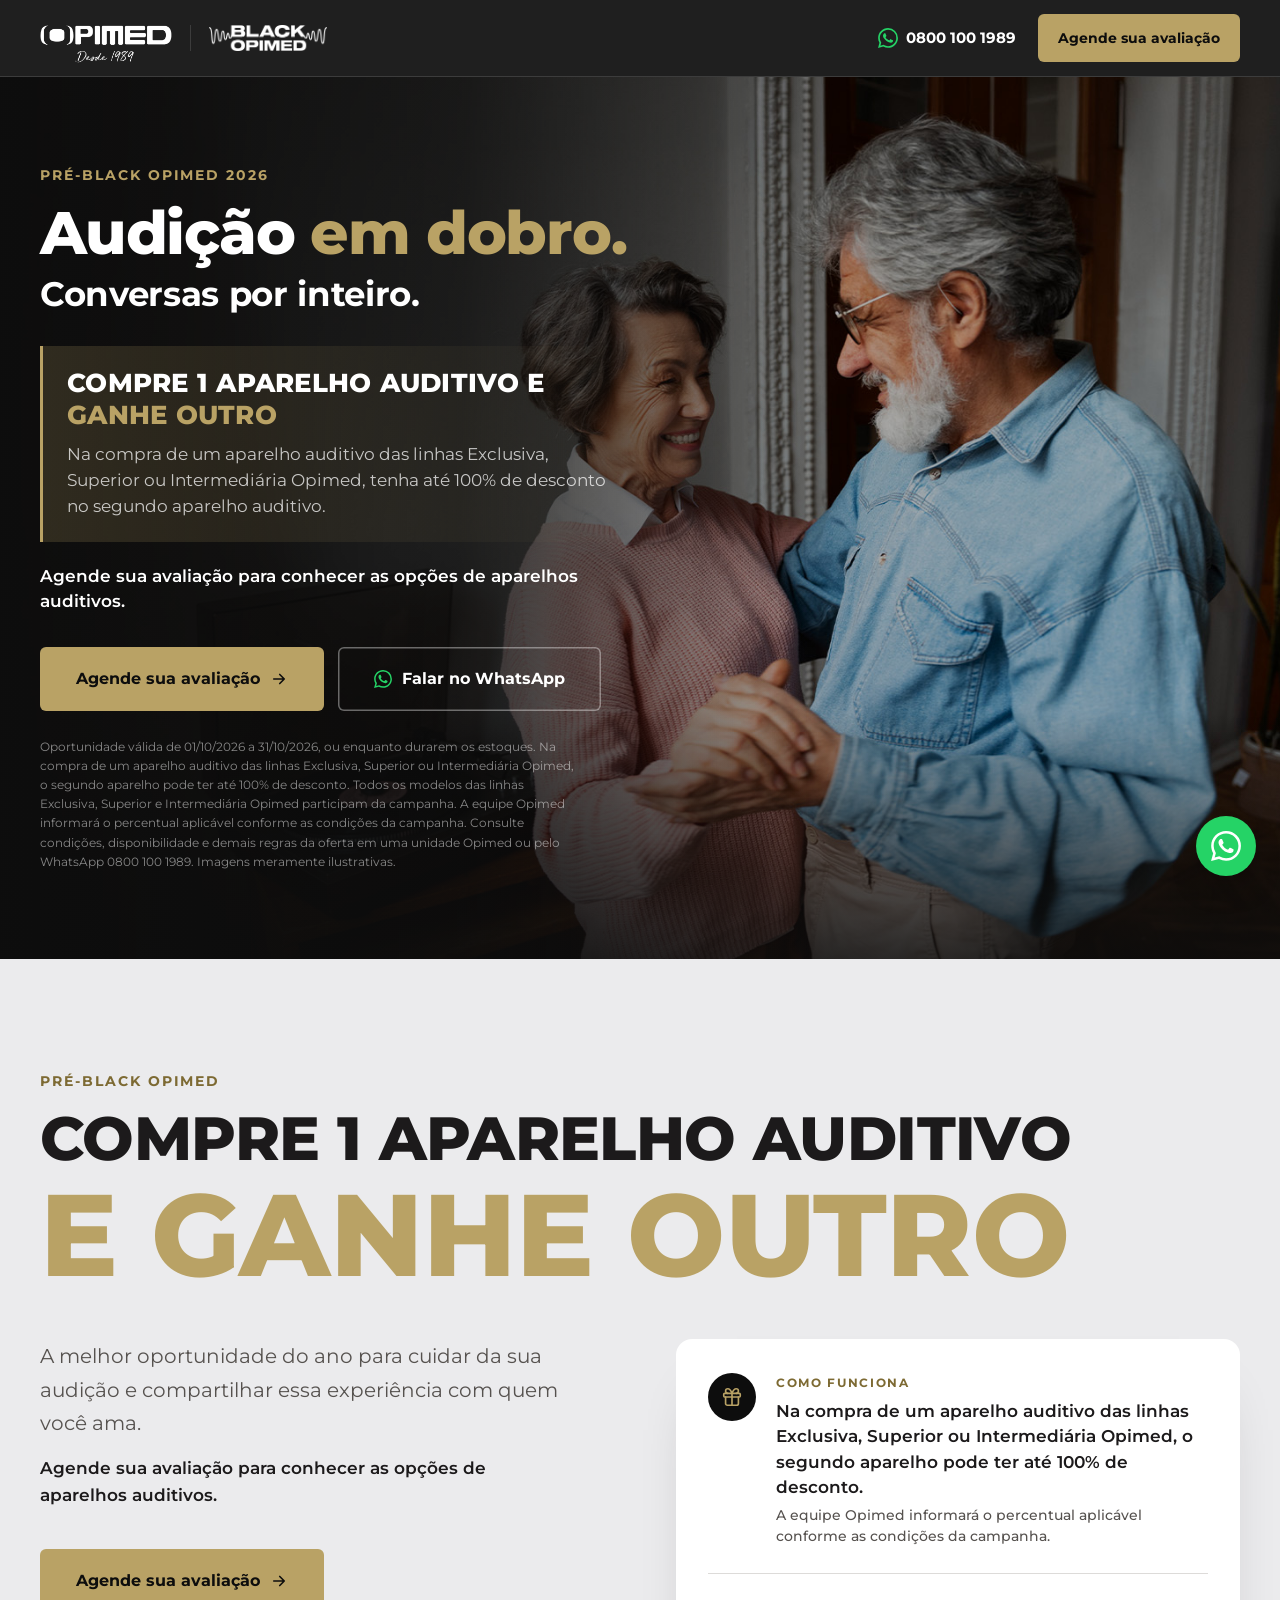
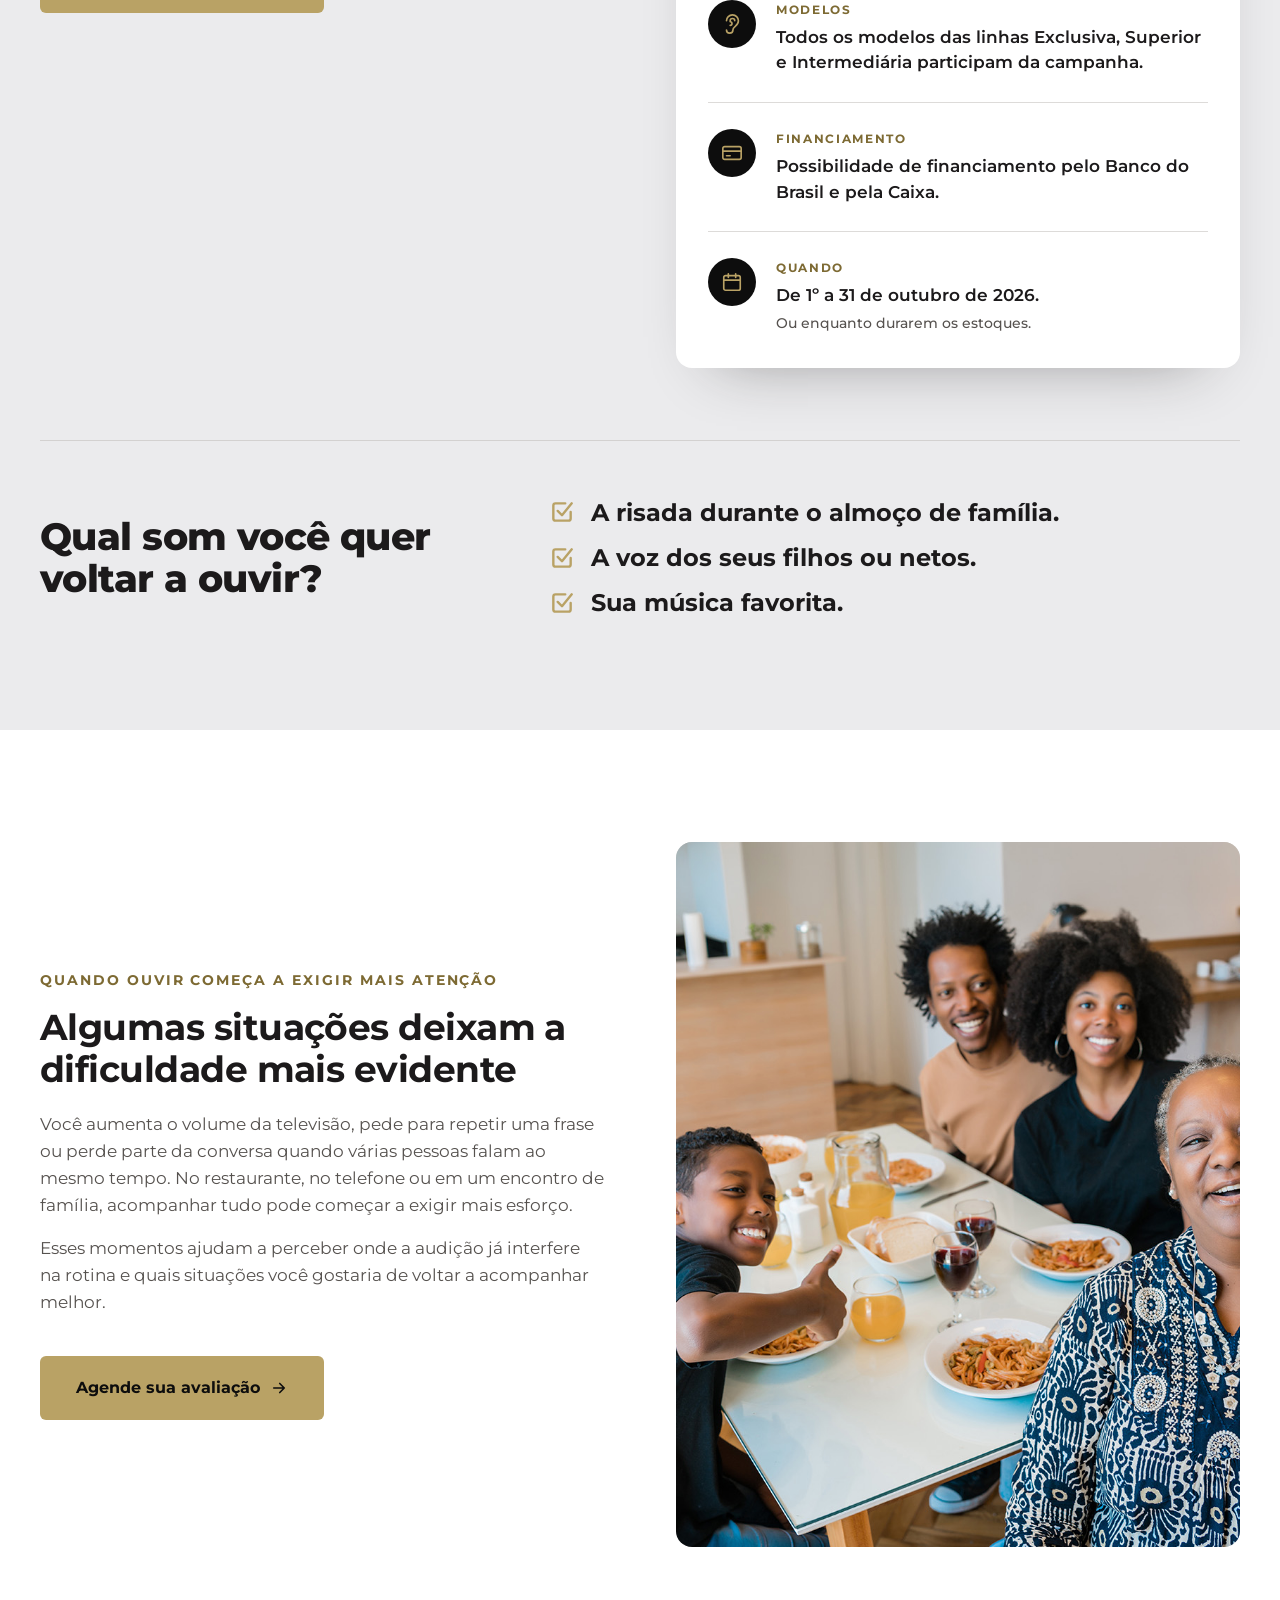
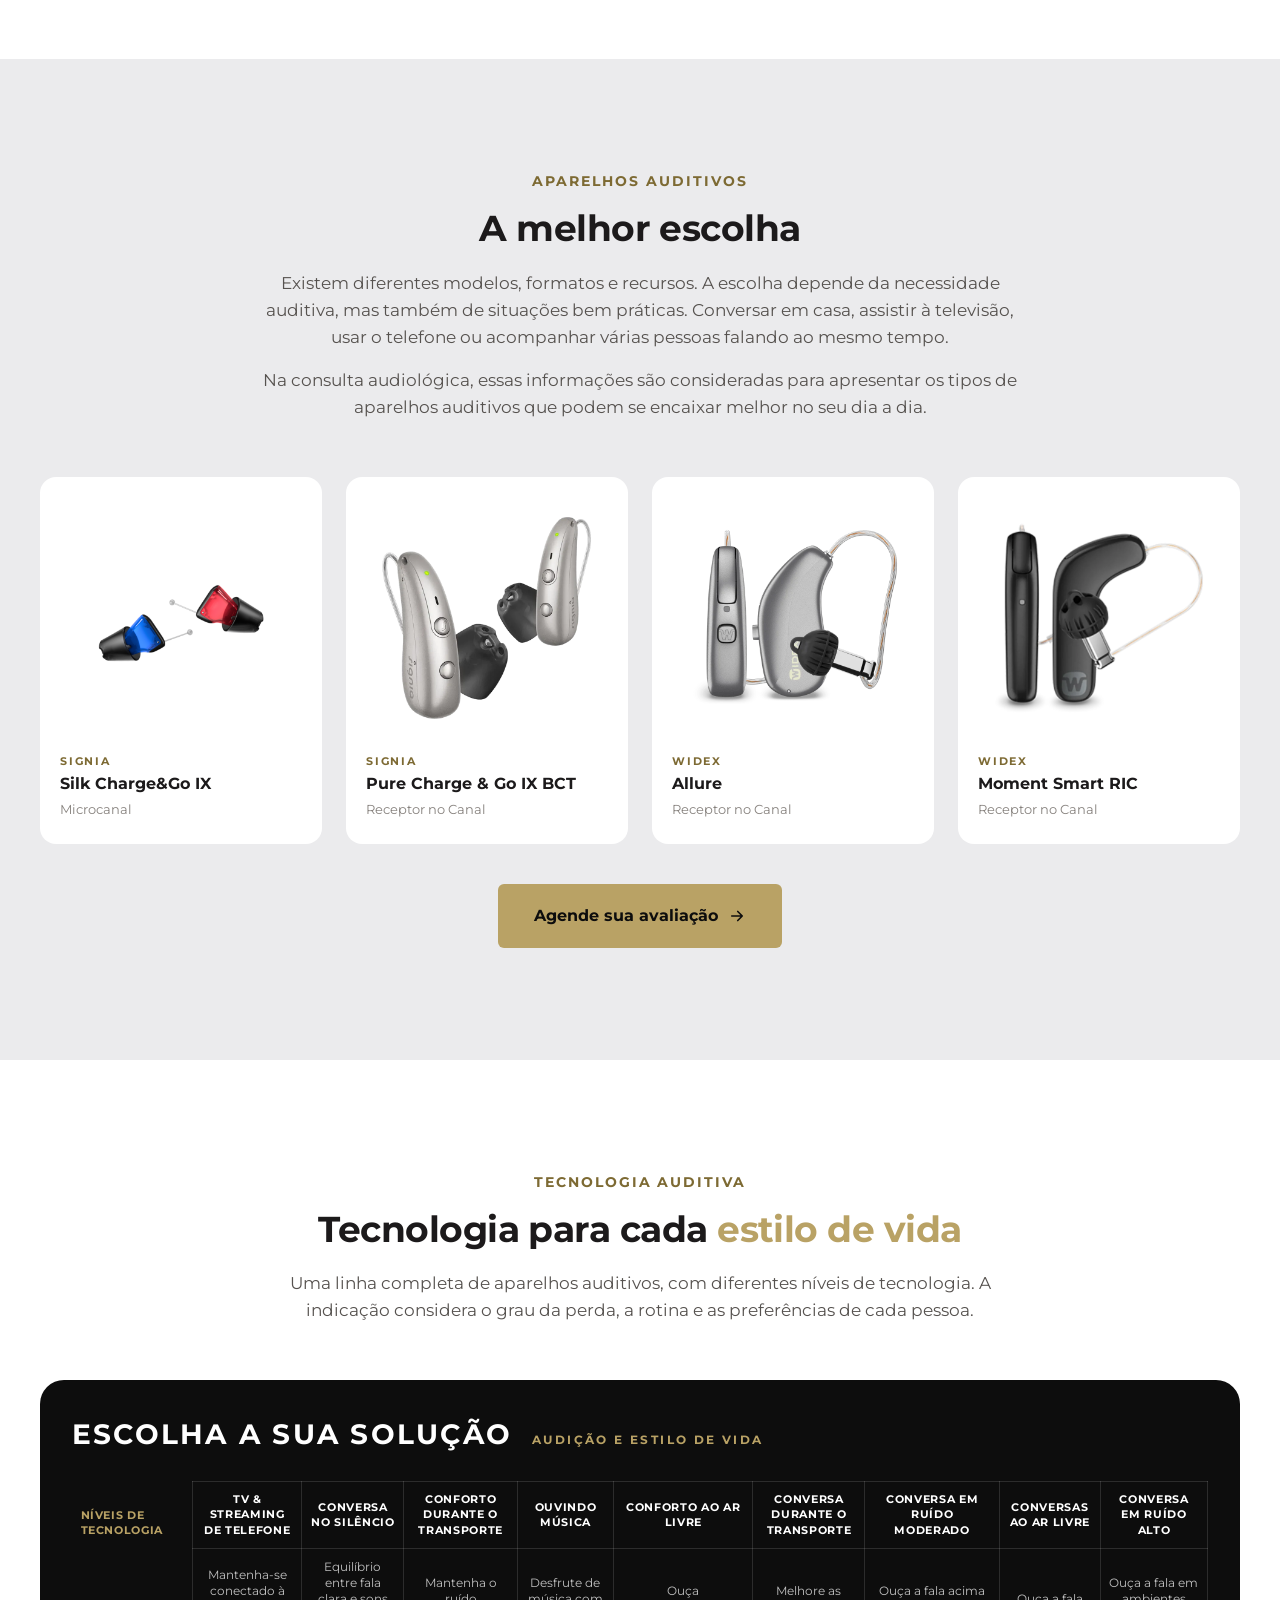
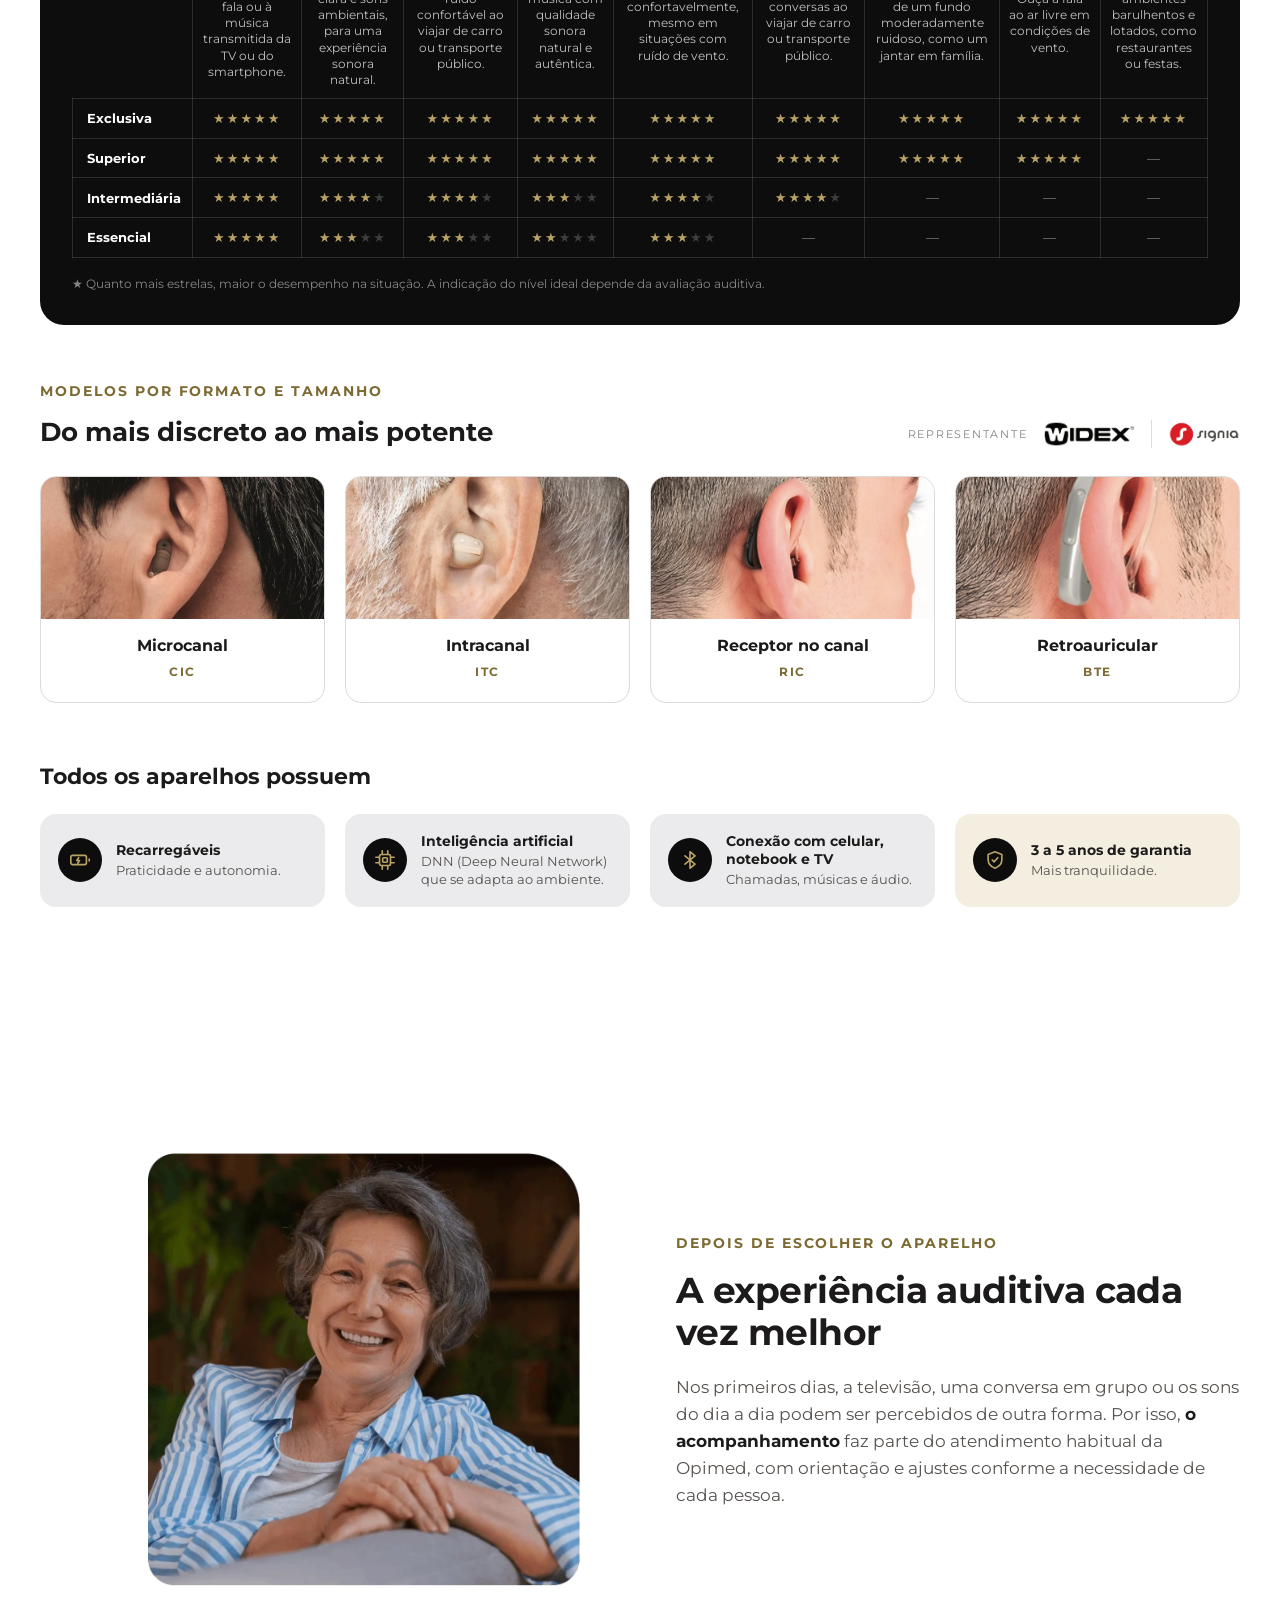
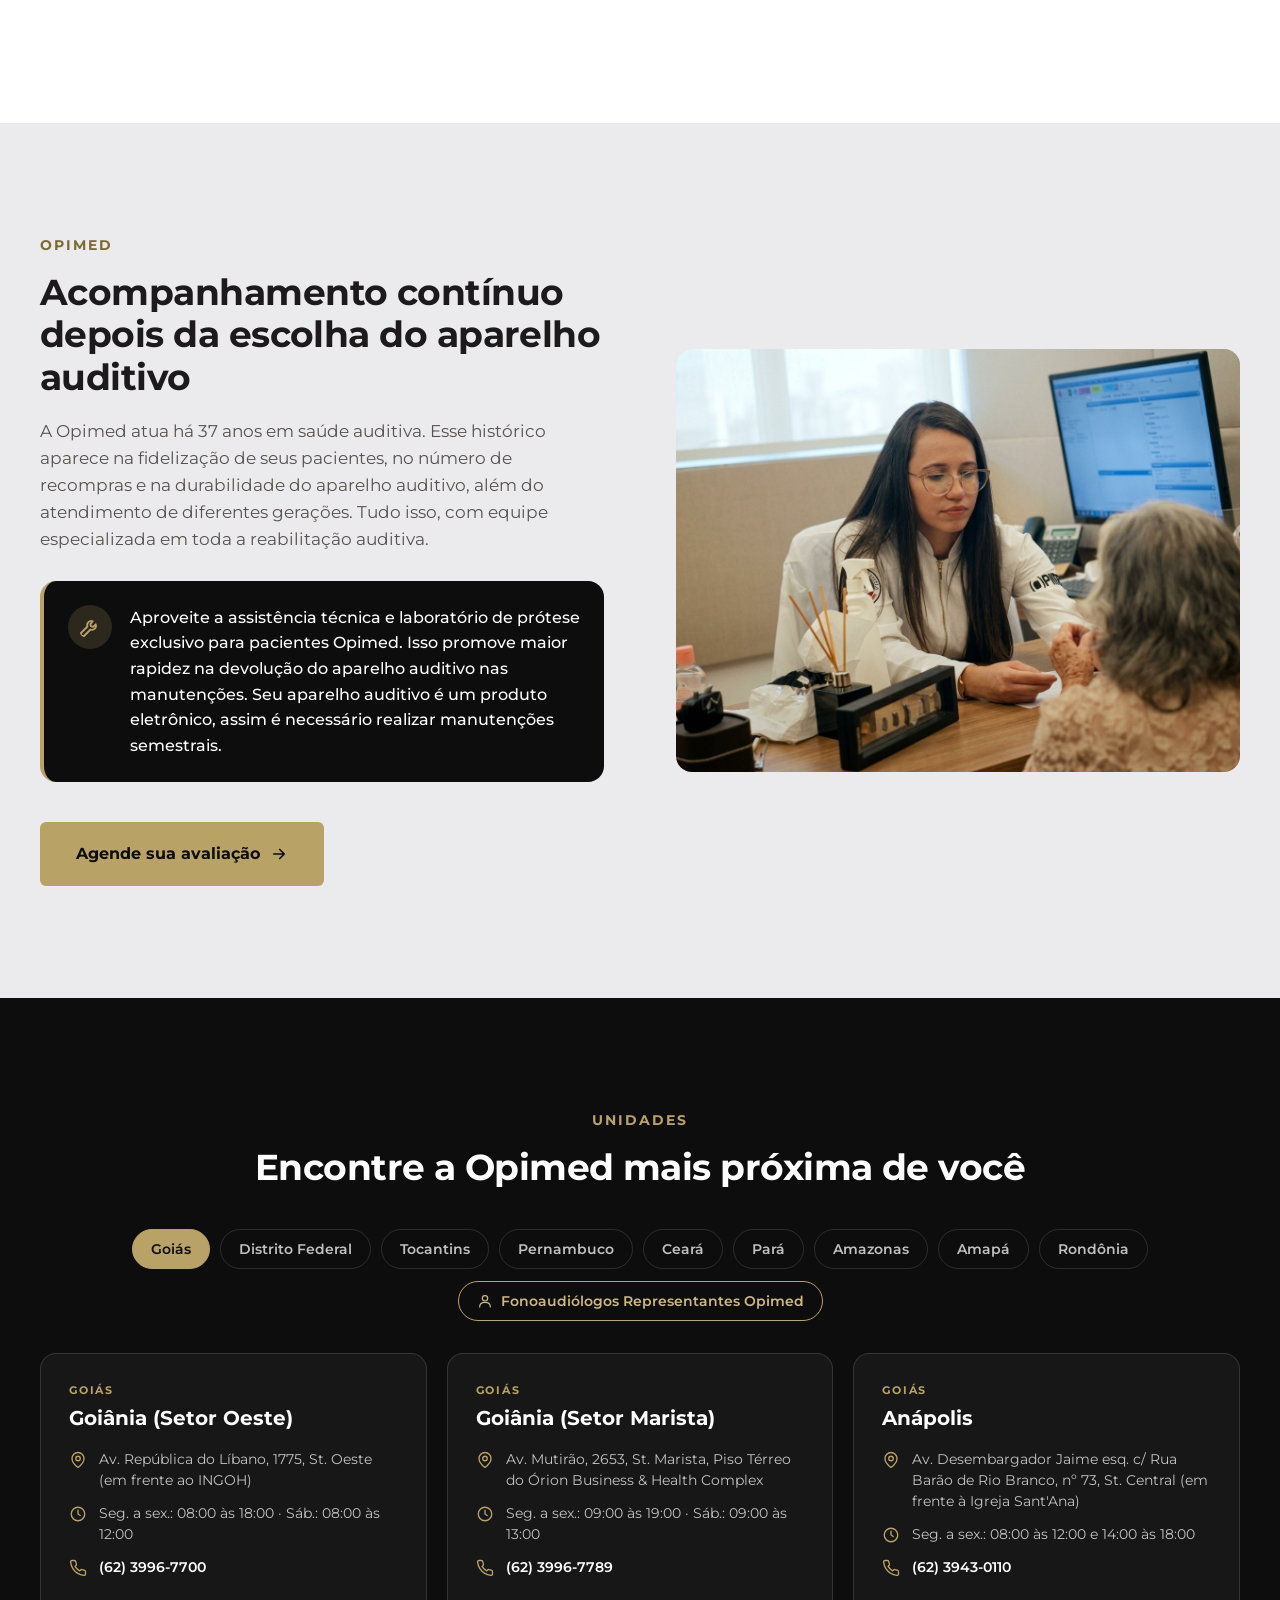
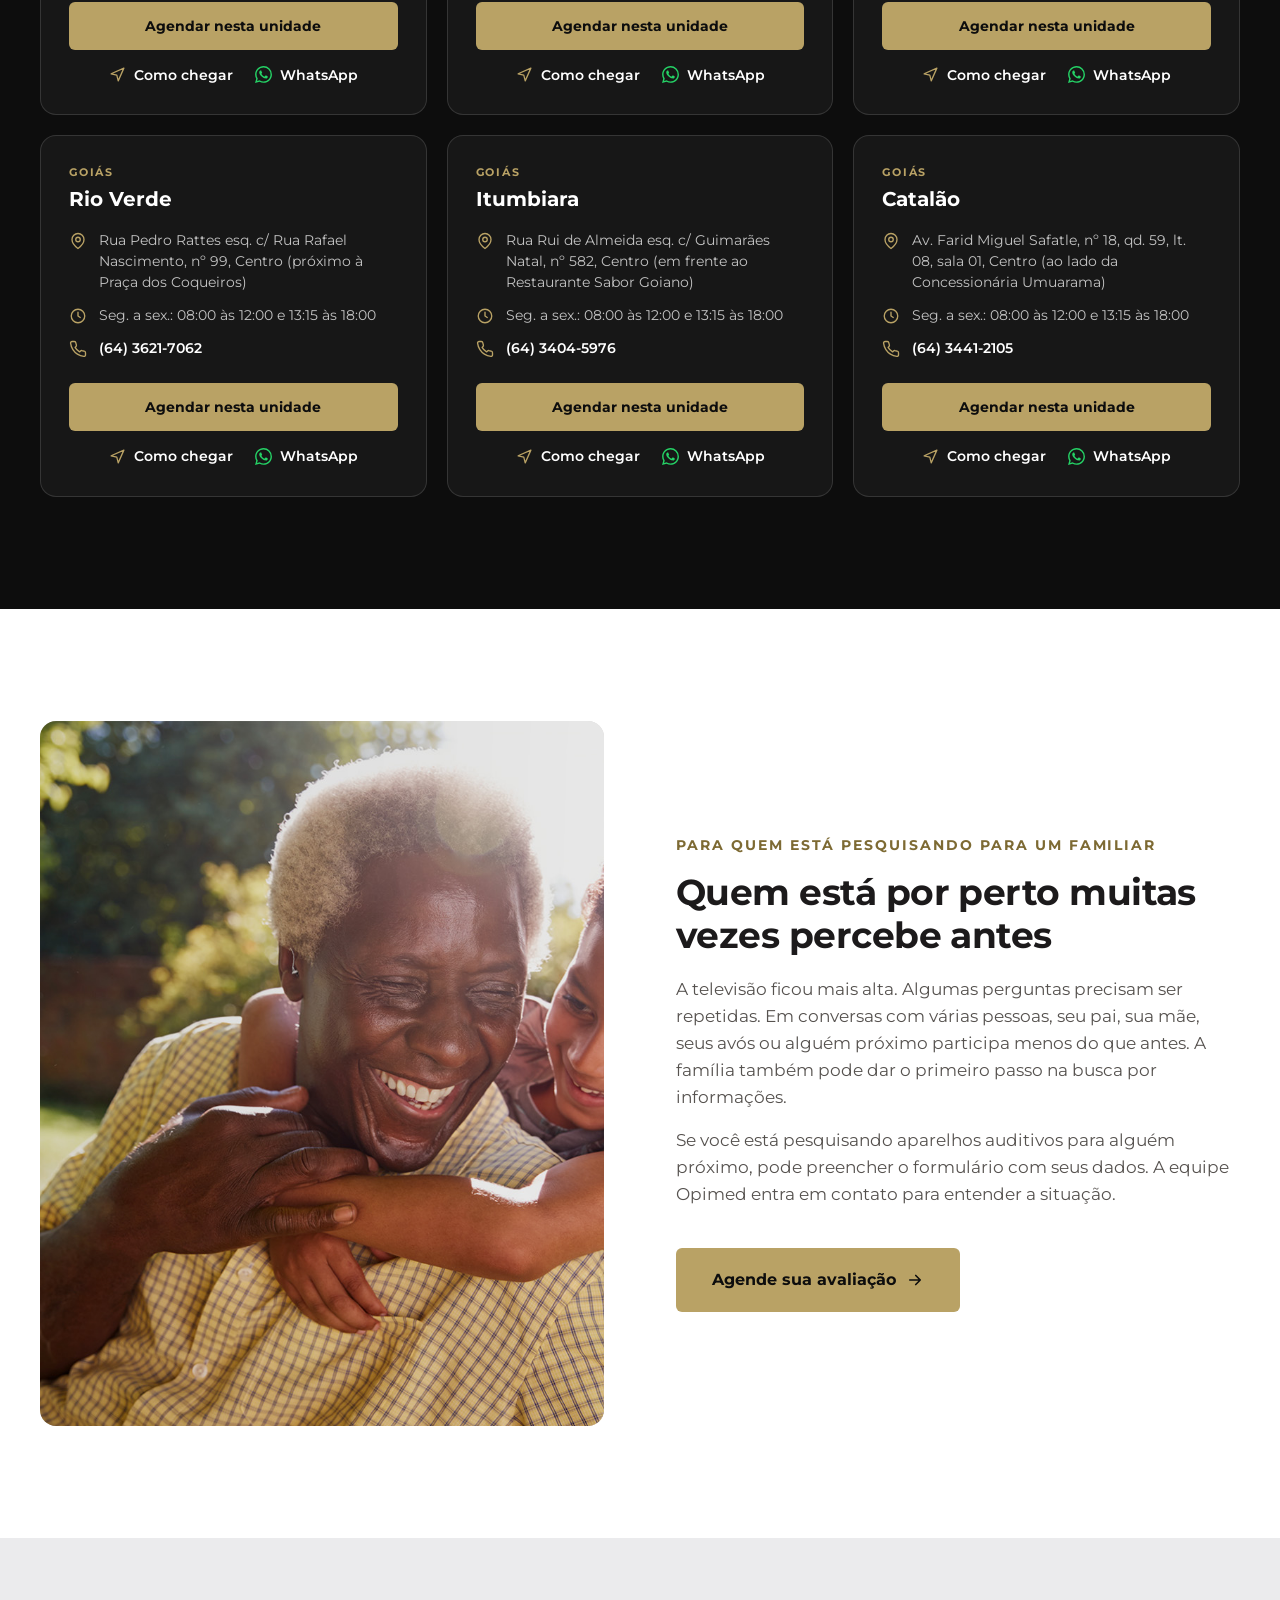
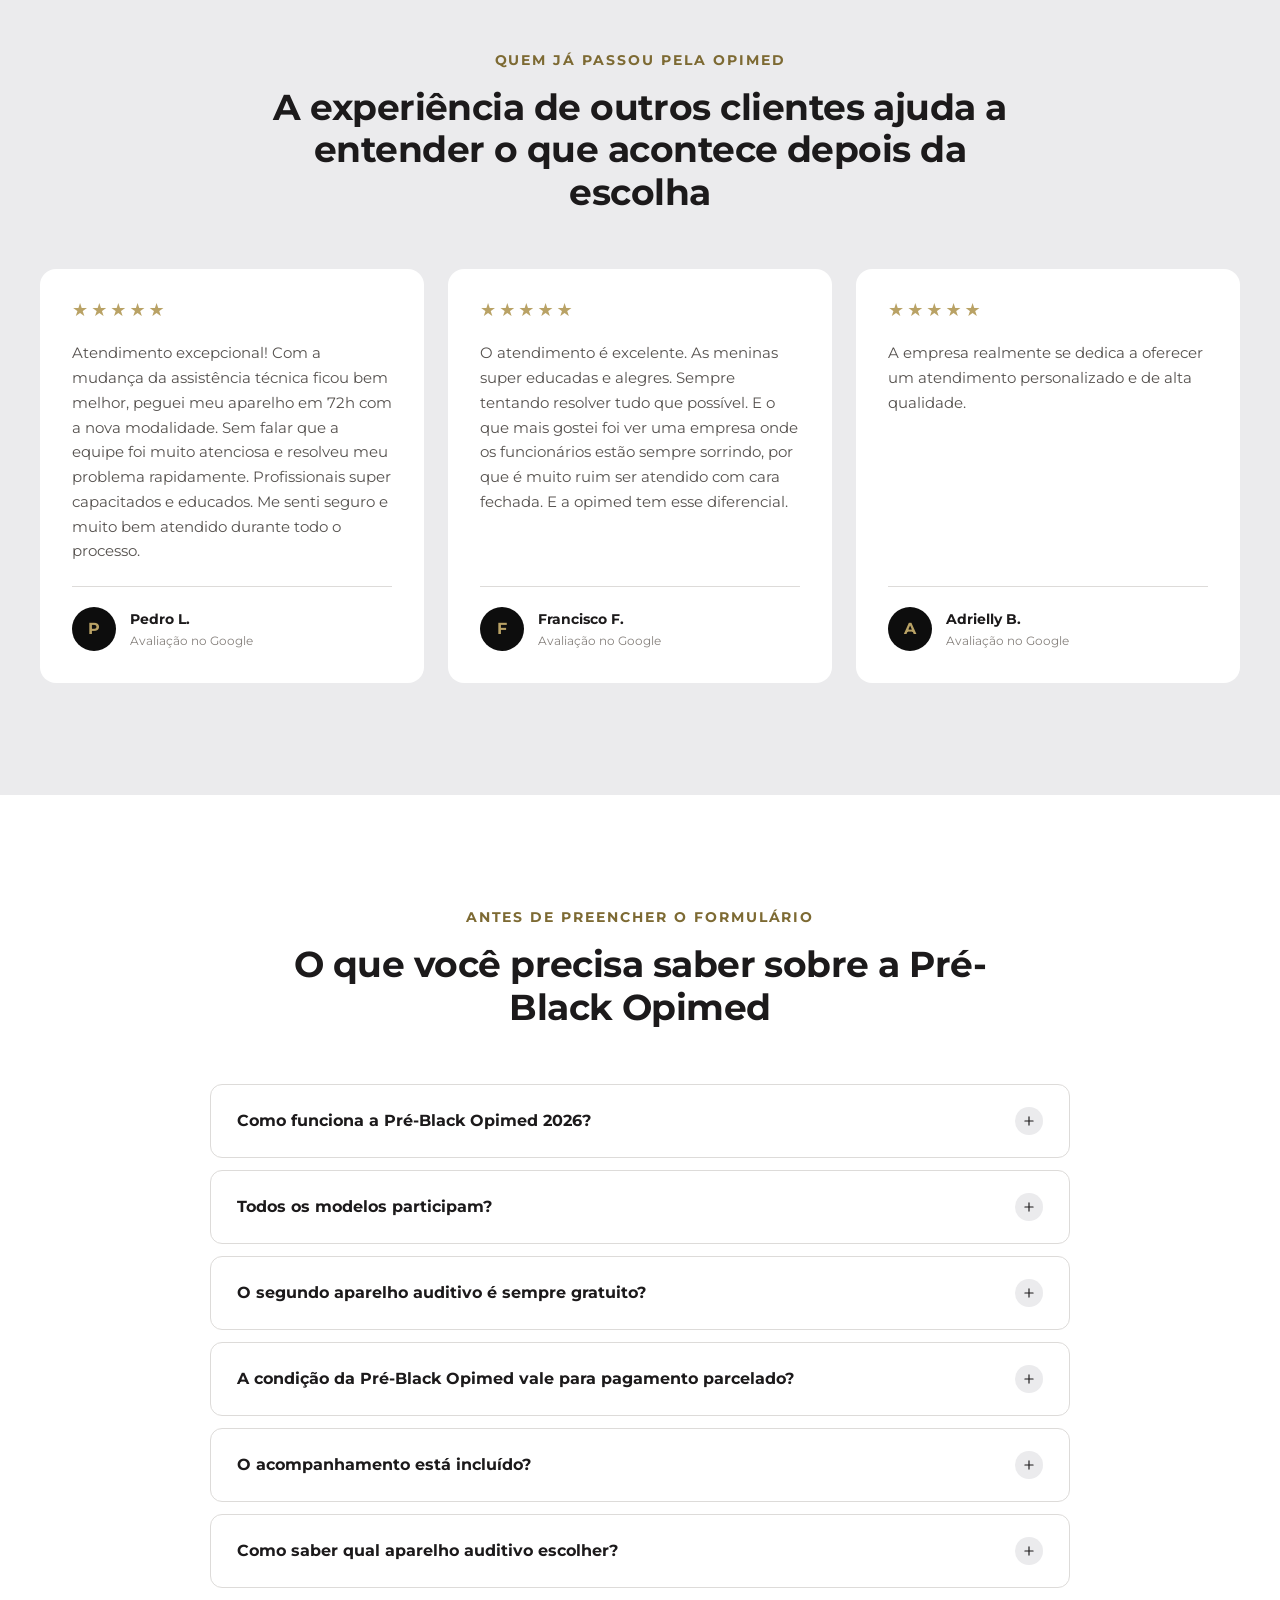
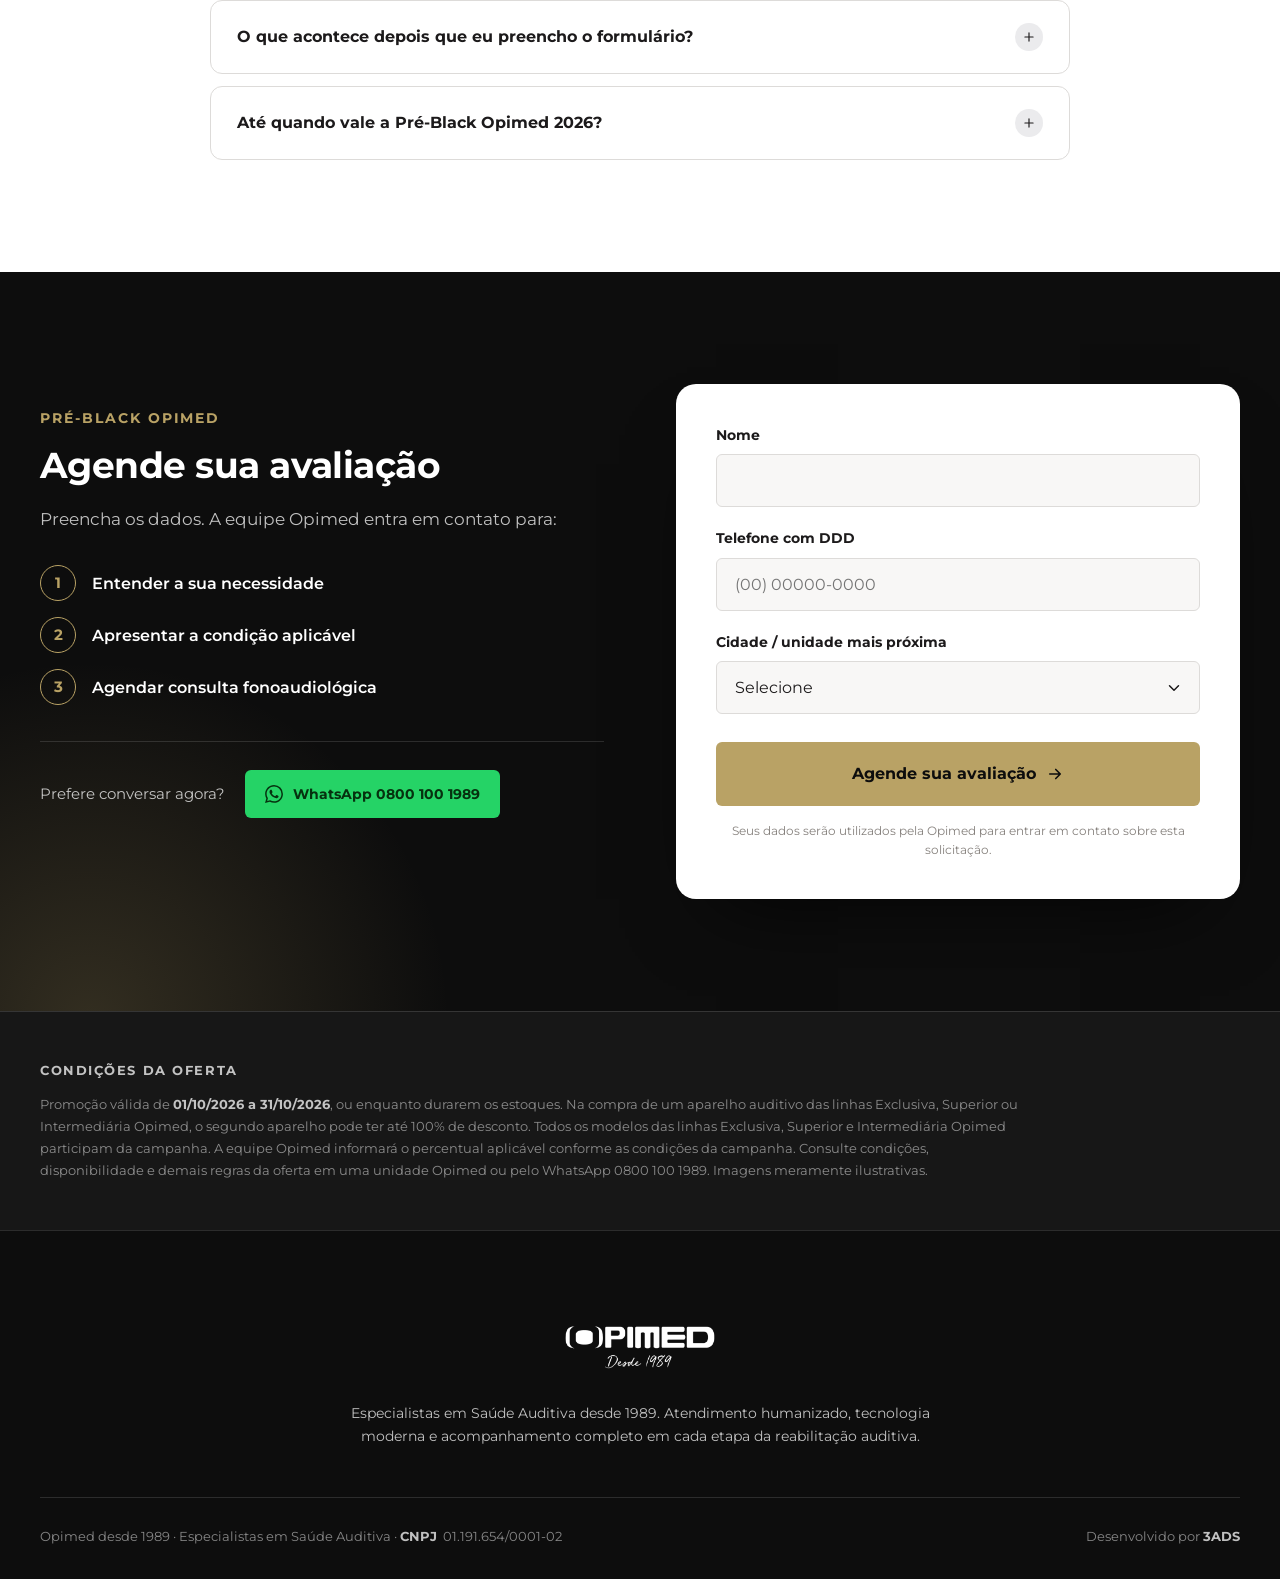
==== commit b066b111: "Nova seção Tecnologia para cada estilo de vida (tabela, formatos com fotos, benefícios) e remoção de" ====
--- a/index.html
+++ b/index.html
@@ -30,6 +30,10 @@
     <symbol id="i-phone" viewBox="0 0 24 24" fill="none" stroke="currentColor" stroke-width="1.8" stroke-linecap="round" stroke-linejoin="round"><path d="M22 16.9v3a2 2 0 0 1-2.2 2 19.8 19.8 0 0 1-8.6-3.1 19.5 19.5 0 0 1-6-6A19.8 19.8 0 0 1 2.1 4.2 2 2 0 0 1 4.1 2h3a2 2 0 0 1 2 1.7c.1 1 .4 1.9.7 2.8a2 2 0 0 1-.5 2.1L8.1 9.9a16 16 0 0 0 6 6l1.3-1.3a2 2 0 0 1 2.1-.4c.9.3 1.8.6 2.8.7a2 2 0 0 1 1.7 2Z"/></symbol>
     <symbol id="i-route" viewBox="0 0 24 24" fill="none" stroke="currentColor" stroke-width="1.8" stroke-linecap="round" stroke-linejoin="round"><path d="m3 11 18-8-8 18-2-8-8-2Z"/></symbol>
     <symbol id="i-image" viewBox="0 0 24 24" fill="none" stroke="currentColor" stroke-width="1.6" stroke-linecap="round" stroke-linejoin="round"><rect x="3" y="4" width="18" height="16" rx="2"/><circle cx="9" cy="10" r="2"/><path d="m21 16-5-5-9 9"/></symbol>
+    <symbol id="i-battery" viewBox="0 0 24 24" fill="none" stroke="currentColor" stroke-width="1.8" stroke-linecap="round" stroke-linejoin="round"><rect x="2" y="7" width="17" height="10" rx="2"/><path d="M22 11v2M10.5 9.500 8.500 12.500h3l-2 3"/></symbol>
+    <symbol id="i-chip" viewBox="0 0 24 24" fill="none" stroke="currentColor" stroke-width="1.8" stroke-linecap="round" stroke-linejoin="round"><rect x="6" y="6" width="12" height="12" rx="2"/><rect x="9.500" y="9.500" width="5" height="5" rx="1"/><path d="M9 2v4M15 2v4M9 18v4M15 18v4M2 9h4M2 15h4M18 9h4M18 15h4"/></symbol>
+    <symbol id="i-bluetooth" viewBox="0 0 24 24" fill="none" stroke="currentColor" stroke-width="1.8" stroke-linecap="round" stroke-linejoin="round"><path d="m6.500 7.500 11 9-5.500 4.500V3l5.500 4.500-11 9"/></symbol>
+    <symbol id="i-shield" viewBox="0 0 24 24" fill="none" stroke="currentColor" stroke-width="1.8" stroke-linecap="round" stroke-linejoin="round"><path d="M12 3 4.500 6v5.500c0 4.500 3.200 8 7.500 9.500 4.300-1.500 7.500-5 7.500-9.500V6L12 3Z"/><path d="m9 12 2 2 4-4.500"/></symbol>
     <symbol id="i-whats" viewBox="0 0 24 24" fill="currentColor"><path d="M17.472 14.382c-.297-.149-1.758-.867-2.030-.967-.273-.099-.471-.148-.670.150-.197.297-.767.966-.940 1.164-.173.199-.347.223-.644.075-.297-.150-1.255-.463-2.390-1.475-.883-.788-1.480-1.761-1.653-2.059-.173-.297-.018-.458.130-.606.134-.133.298-.347.446-.520.149-.174.198-.298.298-.497.099-.198.050-.371-.025-.520-.075-.149-.669-1.612-.916-2.207-.242-.579-.487-.500-.669-.510-.173-.008-.371-.010-.570-.010-.198 0-.520.074-.792.372-.272.297-1.040 1.016-1.040 2.479 0 1.462 1.065 2.875 1.213 3.074.149.198 2.096 3.200 5.077 4.487.709.306 1.262.489 1.694.625.712.227 1.360.195 1.871.118.571-.085 1.758-.719 2.006-1.413.248-.694.248-1.289.173-1.413-.074-.124-.272-.198-.570-.347m-5.421 7.403h-.004a9.870 9.870 0 0 1-5.031-1.378l-.361-.214-3.741.982.998-3.648-.235-.374a9.860 9.860 0 0 1-1.510-5.260c.001-5.450 4.436-9.884 9.888-9.884 2.640 0 5.122 1.030 6.988 2.898a9.825 9.825 0 0 1 2.893 6.994c-.003 5.450-4.437 9.884-9.885 9.884m8.413-18.297A11.815 11.815 0 0 0 12.050 0C5.495 0 .160 5.335.157 11.892c0 2.096.547 4.142 1.588 5.945L.057 24l6.305-1.654a11.882 11.882 0 0 0 5.683 1.448h.005c6.554 0 11.890-5.335 11.893-11.893a11.821 11.821 0 0 0-3.480-8.413Z"/></symbol>
   </svg>
 
@@ -210,6 +214,64 @@
       </div>
     </section>
 
+    <!-- ================= TECNOLOGIA E FORMATOS ================= -->
+    <section class="section" id="tecnologia">
+      <div class="container">
+        <div class="section__head section__head--center reveal">
+          <span class="kicker">Tecnologia auditiva</span>
+          <h2 class="h2">Tecnologia para cada <span class="gold">estilo de vida</span></h2>
+          <p class="body">Uma linha completa de aparelhos auditivos, com diferentes níveis de tecnologia. A indicação considera o grau da perda, a rotina e as preferências de cada pessoa.</p>
+        </div>
+
+        <div class="solution reveal">
+          <div class="solution__head">
+            <h3 class="solution__title">Escolha a sua solução</h3>
+            <span class="solution__sub">Audição e estilo de vida</span>
+          </div>
+          <div class="solution__scroll" tabindex="0" role="region" aria-label="Níveis de tecnologia por situação de uso">
+            <table class="solution__table">
+              <thead>
+                <tr><th scope="col" class="solution__levels">Níveis de tecnologia</th><th scope="col">TV &amp; streaming de telefone</th><th scope="col">Conversa no silêncio</th><th scope="col">Conforto durante o transporte</th><th scope="col">Ouvindo música</th><th scope="col">Conforto ao ar livre</th><th scope="col">Conversa durante o transporte</th><th scope="col">Conversa em ruído moderado</th><th scope="col">Conversas ao ar livre</th><th scope="col">Conversa em ruído alto</th></tr>
+                <tr class="solution__desc"><td></td><td>Mantenha-se conectado à fala ou à música transmitida da TV ou do smartphone.</td><td>Equilíbrio entre fala clara e sons ambientais, para uma experiência sonora natural.</td><td>Mantenha o ruído confortável ao viajar de carro ou transporte público.</td><td>Desfrute de música com qualidade sonora natural e autêntica.</td><td>Ouça confortavelmente, mesmo em situações com ruído de vento.</td><td>Melhore as conversas ao viajar de carro ou transporte público.</td><td>Ouça a fala acima de um fundo moderadamente ruidoso, como um jantar em família.</td><td>Ouça a fala ao ar livre em condições de vento.</td><td>Ouça a fala em ambientes barulhentos e lotados, como restaurantes ou festas.</td></tr>
+              </thead>
+              <tbody><tr><th scope="row">Exclusiva</th><td><span class="rate" role="img" aria-label="5 de 5 estrelas">★★★★★</span></td><td><span class="rate" role="img" aria-label="5 de 5 estrelas">★★★★★</span></td><td><span class="rate" role="img" aria-label="5 de 5 estrelas">★★★★★</span></td><td><span class="rate" role="img" aria-label="5 de 5 estrelas">★★★★★</span></td><td><span class="rate" role="img" aria-label="5 de 5 estrelas">★★★★★</span></td><td><span class="rate" role="img" aria-label="5 de 5 estrelas">★★★★★</span></td><td><span class="rate" role="img" aria-label="5 de 5 estrelas">★★★★★</span></td><td><span class="rate" role="img" aria-label="5 de 5 estrelas">★★★★★</span></td><td><span class="rate" role="img" aria-label="5 de 5 estrelas">★★★★★</span></td></tr><tr><th scope="row">Superior</th><td><span class="rate" role="img" aria-label="5 de 5 estrelas">★★★★★</span></td><td><span class="rate" role="img" aria-label="5 de 5 estrelas">★★★★★</span></td><td><span class="rate" role="img" aria-label="5 de 5 estrelas">★★★★★</span></td><td><span class="rate" role="img" aria-label="5 de 5 estrelas">★★★★★</span></td><td><span class="rate" role="img" aria-label="5 de 5 estrelas">★★★★★</span></td><td><span class="rate" role="img" aria-label="5 de 5 estrelas">★★★★★</span></td><td><span class="rate" role="img" aria-label="5 de 5 estrelas">★★★★★</span></td><td><span class="rate" role="img" aria-label="5 de 5 estrelas">★★★★★</span></td><td><span class="rate rate--none" aria-label="Não indicado">—</span></td></tr><tr><th scope="row">Intermediária</th><td><span class="rate" role="img" aria-label="5 de 5 estrelas">★★★★★</span></td><td><span class="rate" role="img" aria-label="4 de 5 estrelas">★★★★<i>★</i></span></td><td><span class="rate" role="img" aria-label="4 de 5 estrelas">★★★★<i>★</i></span></td><td><span class="rate" role="img" aria-label="3 de 5 estrelas">★★★<i>★★</i></span></td><td><span class="rate" role="img" aria-label="4 de 5 estrelas">★★★★<i>★</i></span></td><td><span class="rate" role="img" aria-label="4 de 5 estrelas">★★★★<i>★</i></span></td><td><span class="rate rate--none" aria-label="Não indicado">—</span></td><td><span class="rate rate--none" aria-label="Não indicado">—</span></td><td><span class="rate rate--none" aria-label="Não indicado">—</span></td></tr><tr><th scope="row">Essencial</th><td><span class="rate" role="img" aria-label="5 de 5 estrelas">★★★★★</span></td><td><span class="rate" role="img" aria-label="3 de 5 estrelas">★★★<i>★★</i></span></td><td><span class="rate" role="img" aria-label="3 de 5 estrelas">★★★<i>★★</i></span></td><td><span class="rate" role="img" aria-label="2 de 5 estrelas">★★<i>★★★</i></span></td><td><span class="rate" role="img" aria-label="3 de 5 estrelas">★★★<i>★★</i></span></td><td><span class="rate rate--none" aria-label="Não indicado">—</span></td><td><span class="rate rate--none" aria-label="Não indicado">—</span></td><td><span class="rate rate--none" aria-label="Não indicado">—</span></td><td><span class="rate rate--none" aria-label="Não indicado">—</span></td></tr></tbody>
+            </table>
+          </div>
+          <p class="solution__note">★ Quanto mais estrelas, maior o desempenho na situação. A indicação do nível ideal depende da avaliação auditiva.</p>
+        </div>
+
+        <div class="formats reveal">
+          <div class="formats__head">
+            <div>
+              <span class="kicker">Modelos por formato e tamanho</span>
+              <h3 class="formats__title">Do mais discreto ao mais potente</h3>
+            </div>
+            <p class="formats__brands">Representante
+              <img src="assets/logo-widex.png" alt="Widex" width="405" height="124" loading="lazy">
+              <span class="formats__sep" aria-hidden="true"></span>
+              <img src="assets/logo-signia.png" alt="Signia" width="345" height="134" loading="lazy">
+            </p>
+          </div>
+          <ul class="formats__grid">
+            <li class="format"><img src="assets/formato-cic.jpg" alt="Aparelho auditivo microcanal na orelha" width="709" height="350" loading="lazy"><p class="format__name">Microcanal</p><p class="format__tag">CIC</p></li>
+            <li class="format"><img src="assets/formato-itc.jpg" alt="Aparelho auditivo intracanal na orelha" width="706" height="350" loading="lazy"><p class="format__name">Intracanal</p><p class="format__tag">ITC</p></li>
+            <li class="format"><img src="assets/formato-ric.jpg" alt="Aparelho auditivo receptor no canal na orelha" width="704" height="350" loading="lazy"><p class="format__name">Receptor no canal</p><p class="format__tag">RIC</p></li>
+            <li class="format"><img src="assets/formato-bte.jpg" alt="Aparelho auditivo retroauricular na orelha" width="704" height="350" loading="lazy"><p class="format__name">Retroauricular</p><p class="format__tag">BTE</p></li>
+          </ul>
+        </div>
+
+        <div class="perks-block reveal">
+          <h3 class="perks-block__title">Todos os aparelhos possuem</h3>
+          <ul class="perks">
+            <li class="perk"><span class="perk__icon"><svg aria-hidden="true"><use href="#i-battery"/></svg></span><div><p class="perk__title">Recarregáveis</p><p class="perk__text">Praticidade e autonomia.</p></div></li>
+            <li class="perk"><span class="perk__icon"><svg aria-hidden="true"><use href="#i-chip"/></svg></span><div><p class="perk__title">Inteligência artificial</p><p class="perk__text">DNN (Deep Neural Network) que se adapta ao ambiente.</p></div></li>
+            <li class="perk"><span class="perk__icon"><svg aria-hidden="true"><use href="#i-bluetooth"/></svg></span><div><p class="perk__title">Conexão com celular, notebook e TV</p><p class="perk__text">Chamadas, músicas e áudio.</p></div></li>
+            <li class="perk perk--hl"><span class="perk__icon"><svg aria-hidden="true"><use href="#i-shield"/></svg></span><div><p class="perk__title">3 a 5 anos de garantia</p><p class="perk__text">Mais tranquilidade.</p></div></li>
+          </ul>
+        </div>
+      </div>
+    </section>
+
     <!-- ================= ADAPTAÇÃO ================= -->
     <section class="section">
       <div class="container split split--reverse">
@@ -352,10 +414,6 @@
           <details>
             <summary>O segundo aparelho auditivo é sempre gratuito?</summary>
             <p class="faq__a">Não. O percentual de desconto pode variar conforme a linha e a condição de pagamento escolhida.</p>
-          </details>
-          <details>
-            <summary>Os dois aparelhos auditivos precisam ser do mesmo modelo?</summary>
-            <p class="faq__a">Não. Nas adaptações bilaterais, os dois aparelhos devem permanecer dentro da mesma linha.</p>
           </details>
           <details>
             <summary>A condição da Pré-Black Opimed vale para pagamento parcelado?</summary>
--- a/styles.css
+++ b/styles.css
@@ -368,6 +368,47 @@
 }
 .model__name { margin-top: 4px; font-size: 16px; line-height: 1.3; font-weight: 700; }
 .model__type { margin-top: 4px; font-size: 13px; color: var(--t3); }
+
+
+/* ---------- Tecnologia e formatos ---------- */
+.solution { margin-top: 56px; background: var(--black); color: var(--on-dark); border-radius: 24px; padding: 32px; }
+.solution__head { display: flex; align-items: baseline; gap: 20px; flex-wrap: wrap; }
+.solution__title { font-size: clamp(20px, 2.4vw, 28px); font-weight: 700; letter-spacing: .08em; text-transform: uppercase; }
+.solution__sub { font-size: 12px; font-weight: 700; letter-spacing: .2em; text-transform: uppercase; color: var(--gold); }
+.solution__scroll { margin-top: 24px; overflow-x: auto; -webkit-overflow-scrolling: touch; }
+.solution__table { width: 100%; min-width: 980px; border-collapse: collapse; font-size: 12px; line-height: 1.4; text-align: center; }
+.solution__table th, .solution__table td { border: 1px solid var(--line-dark); padding: 10px 8px; vertical-align: middle; }
+.solution__table thead th { font-size: 11px; letter-spacing: .06em; text-transform: uppercase; font-weight: 700; }
+.solution__table .solution__levels { text-align: left; color: var(--gold); border: 0; width: 120px; vertical-align: bottom; }
+.solution__desc td { color: var(--on-dark-2); font-size: 11.5px; }
+.solution__desc td:first-child { border: 0; }
+.solution__table tbody th { text-align: left; font-size: 13px; padding-left: 14px; white-space: nowrap; }
+.rate { color: var(--gold); letter-spacing: 2px; font-size: 13px; white-space: nowrap; }
+.rate i { font-style: normal; color: rgba(255,255,255,.2); }
+.rate--none { color: var(--on-dark-3); letter-spacing: 0; }
+.solution__note { margin-top: 16px; font-size: 12px; color: var(--on-dark-3); }
+
+.formats { margin-top: 56px; }
+.formats__head { display: flex; justify-content: space-between; align-items: flex-end; gap: 24px; flex-wrap: wrap; }
+.formats__head .kicker { display: block; }
+.formats__title { margin-top: 8px; font-size: clamp(20px, 2.2vw, 26px); line-height: 1.2; font-weight: 700; }
+.formats__brands { display: flex; align-items: center; gap: 16px; font-size: 11px; letter-spacing: .16em; text-transform: uppercase; color: var(--t3); }
+.formats__brands img { height: 28px; width: auto; }
+.formats__sep { width: 1px; height: 28px; background: var(--border); }
+.formats__grid, .perks { list-style: none; margin: 0; padding: 0; display: grid; grid-template-columns: repeat(4, 1fr); gap: 20px; }
+.formats__grid { margin-top: 28px; }
+.format { background: var(--bg); border: 1px solid var(--border); border-radius: var(--radius); overflow: hidden; text-align: center; padding-bottom: 20px; }
+.format img { width: 100%; aspect-ratio: 2 / 1; object-fit: cover; display: block; }
+.format__name { margin-top: 14px; font-size: 16px; font-weight: 700; }
+.format__tag { margin-top: 4px; font-size: 12px; font-weight: 700; letter-spacing: .14em; color: var(--gold-deep); }
+.perks-block { margin-top: 56px; }
+.perks-block__title { font-size: clamp(18px, 2vw, 22px); font-weight: 700; margin-bottom: 20px; }
+.perk { display: flex; align-items: center; gap: 14px; padding: 18px; background: var(--surface); border-radius: var(--radius); }
+.perk--hl { background: var(--gold-tint); }
+.perk__icon { flex: none; width: 44px; height: 44px; border-radius: 50%; background: var(--black); color: var(--gold); display: grid; place-items: center; }
+.perk__icon svg { width: 22px; height: 22px; }
+.perk__title { font-size: 14px; line-height: 1.3; font-weight: 700; }
+.perk__text { margin-top: 3px; font-size: 12.5px; line-height: 1.4; color: var(--t2); }
 
 /* ---------- Destaque (assistência técnica) ---------- */
 .callout {
@@ -710,6 +751,7 @@
 /* ---------- Responsivo ---------- */
 @media (max-width: 1024px) {
   .models { grid-template-columns: repeat(2, 1fr); }
+  .formats__grid, .perks { grid-template-columns: repeat(2, 1fr); }
   .testimonials { grid-template-columns: 1fr 1fr; }
   .testimonials .testimonial:last-child { grid-column: span 2; }
   .unit { flex-basis: calc((100% - 20px) / 2); }
@@ -752,6 +794,14 @@
   .models { gap: 12px; margin-top: 40px; }
   .model { padding: 12px 12px 16px; }
   .model__name { font-size: 14px; }
+  .formats { margin-top: 40px; }
+  .formats__grid, .perks { gap: 12px; }
+  .format { padding-bottom: 14px; }
+  .solution { padding: 20px 16px; margin-top: 40px; border-radius: 18px; }
+  .perks-block { margin-top: 40px; }
+  .formats__brands img { height: 22px; }
+  .format__name { font-size: 14px; }
+  .perk { flex-direction: column; align-items: flex-start; padding: 14px; }
   .callout { grid-template-columns: 1fr; gap: 14px; padding: 20px; }
   .units__chips--sub { margin-top: 0 !important; }
   .units__chips { flex-wrap: nowrap; justify-content: flex-start; overflow-x: auto; margin: 32px calc(var(--gutter) * -1) 0; padding: 0 var(--gutter) 6px; scrollbar-width: none; }
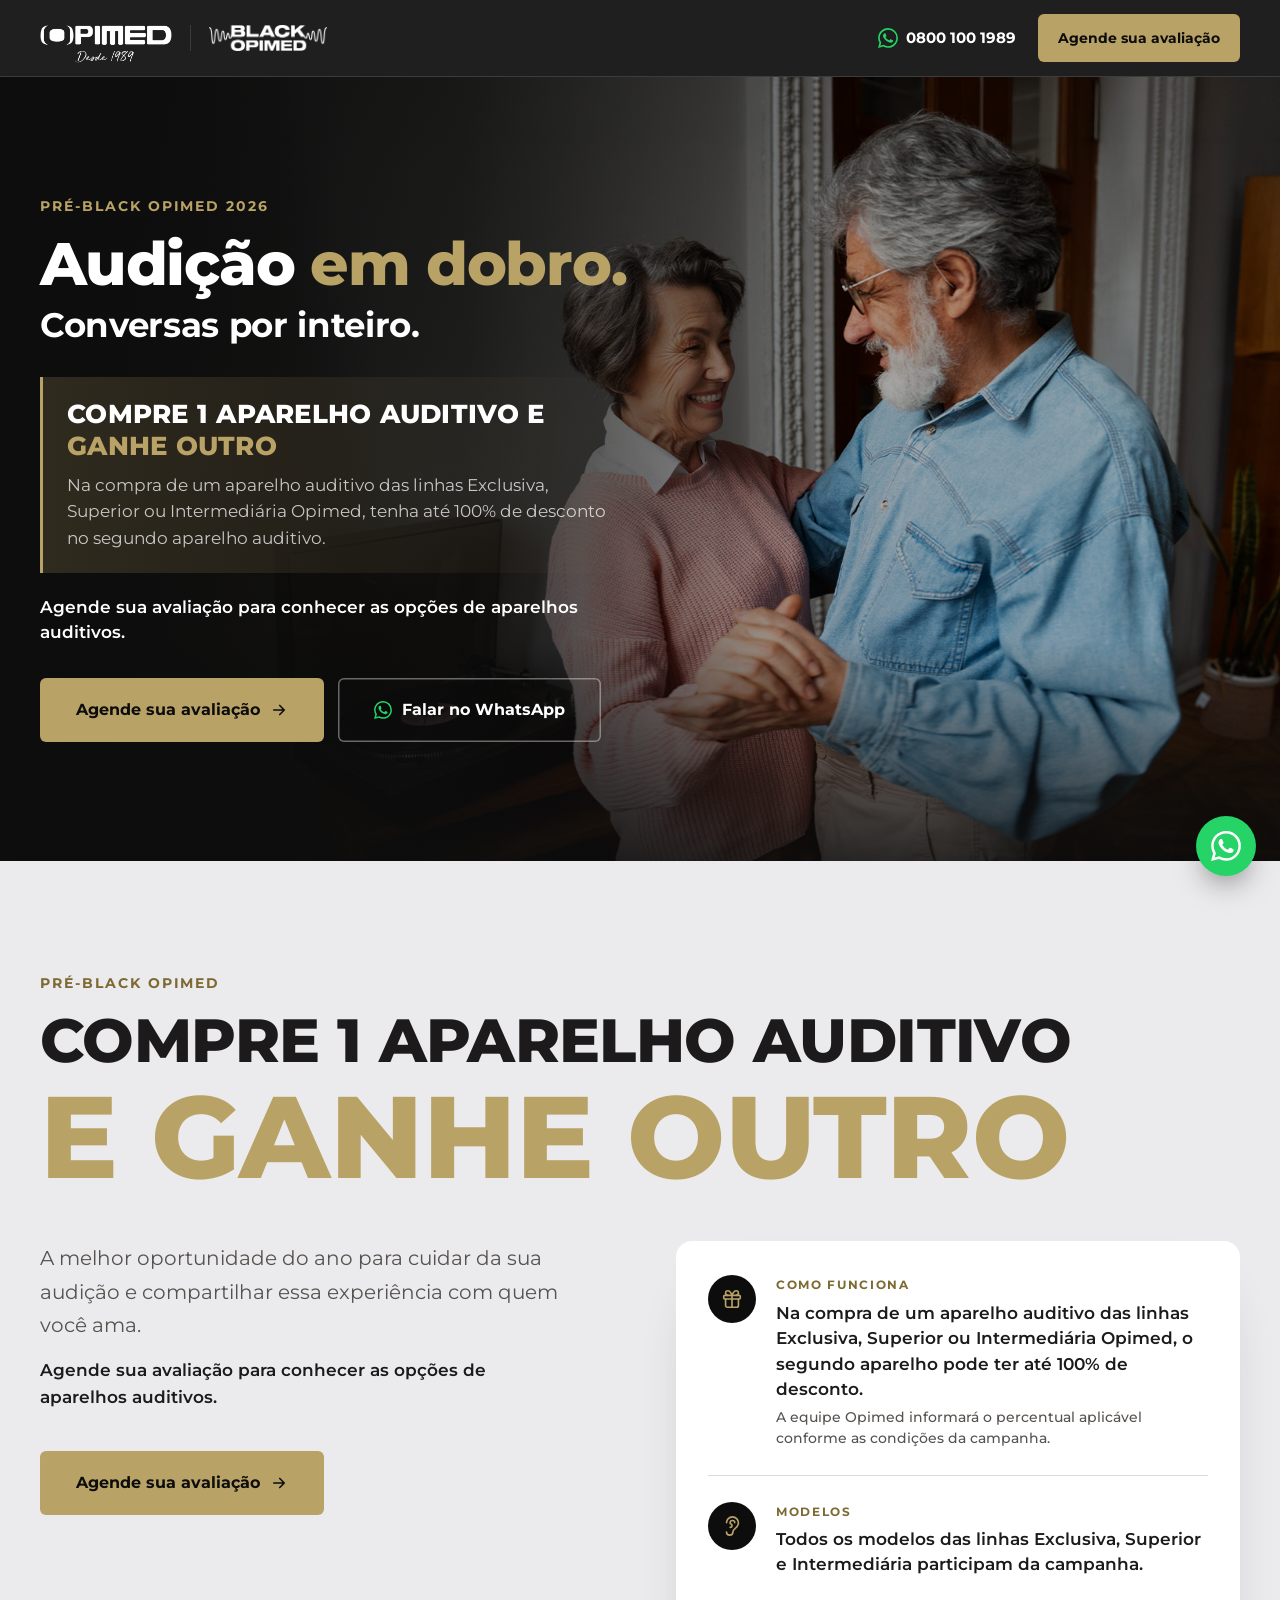
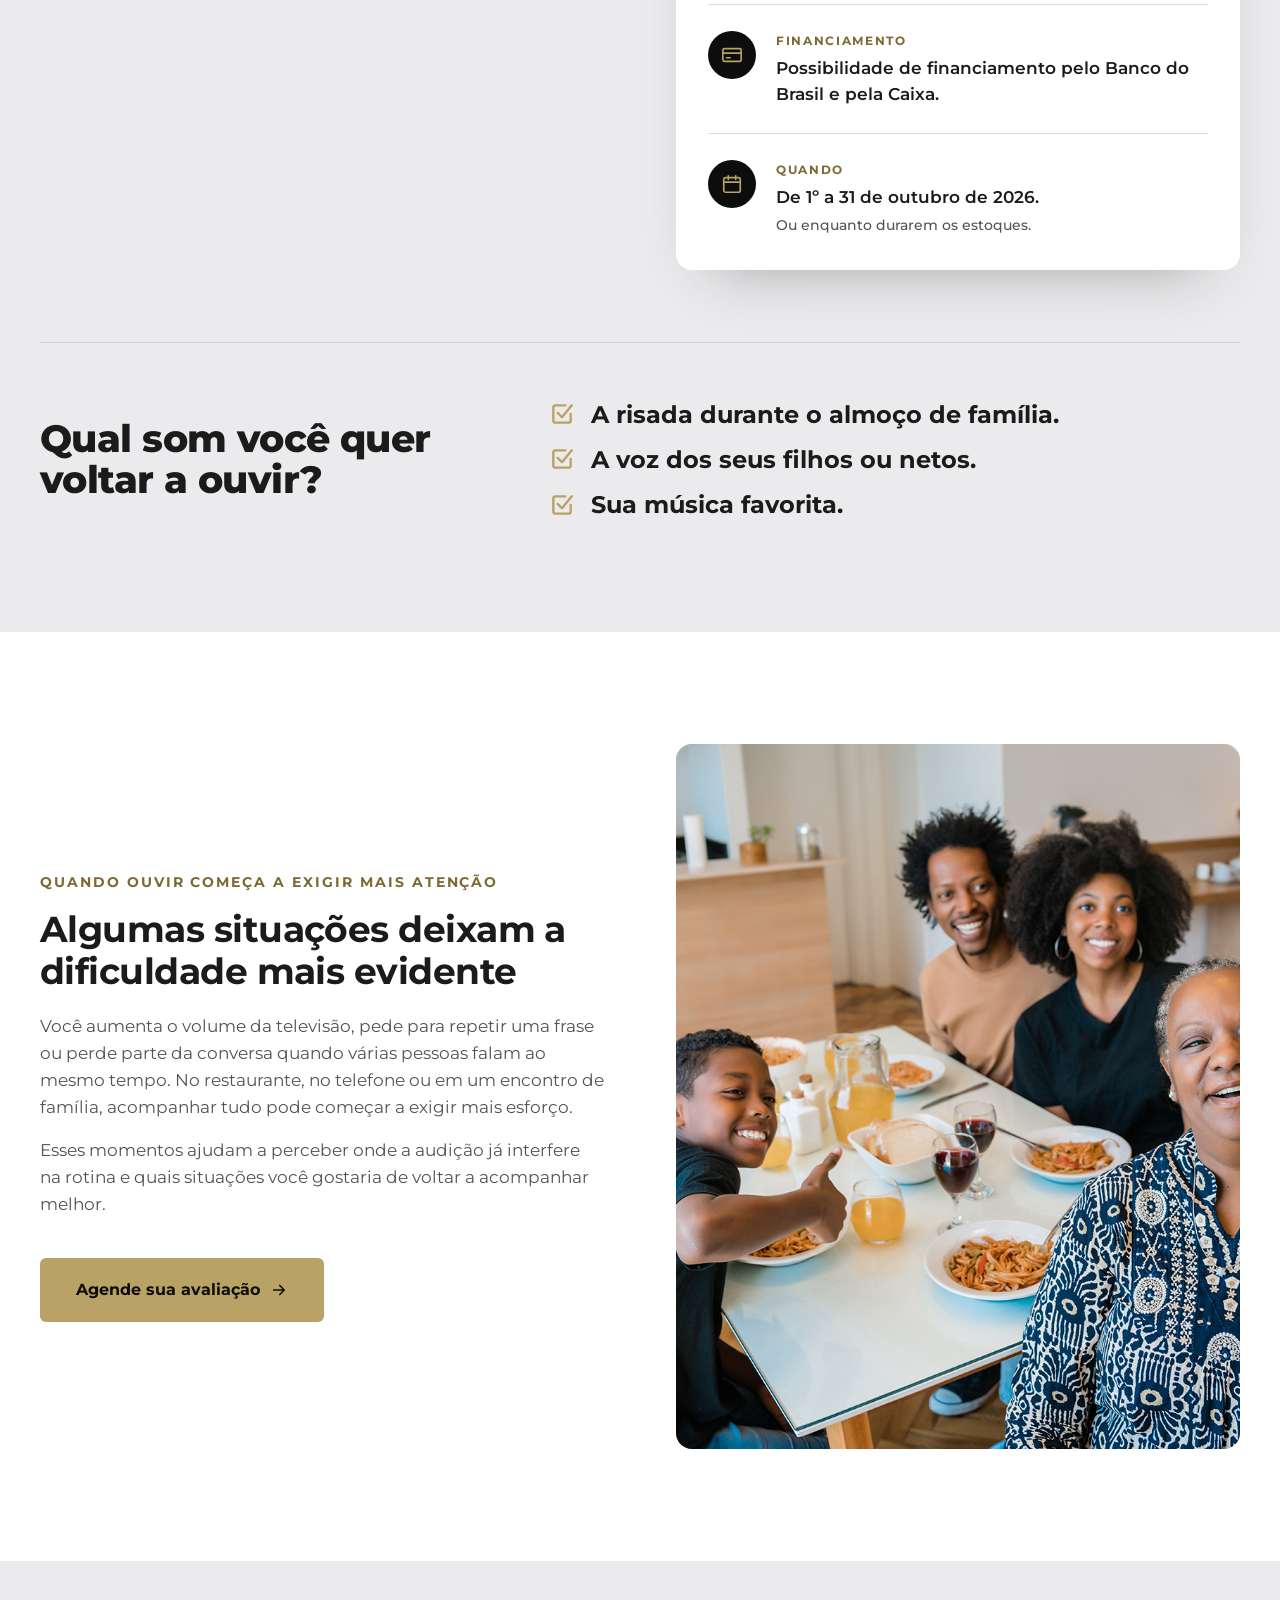
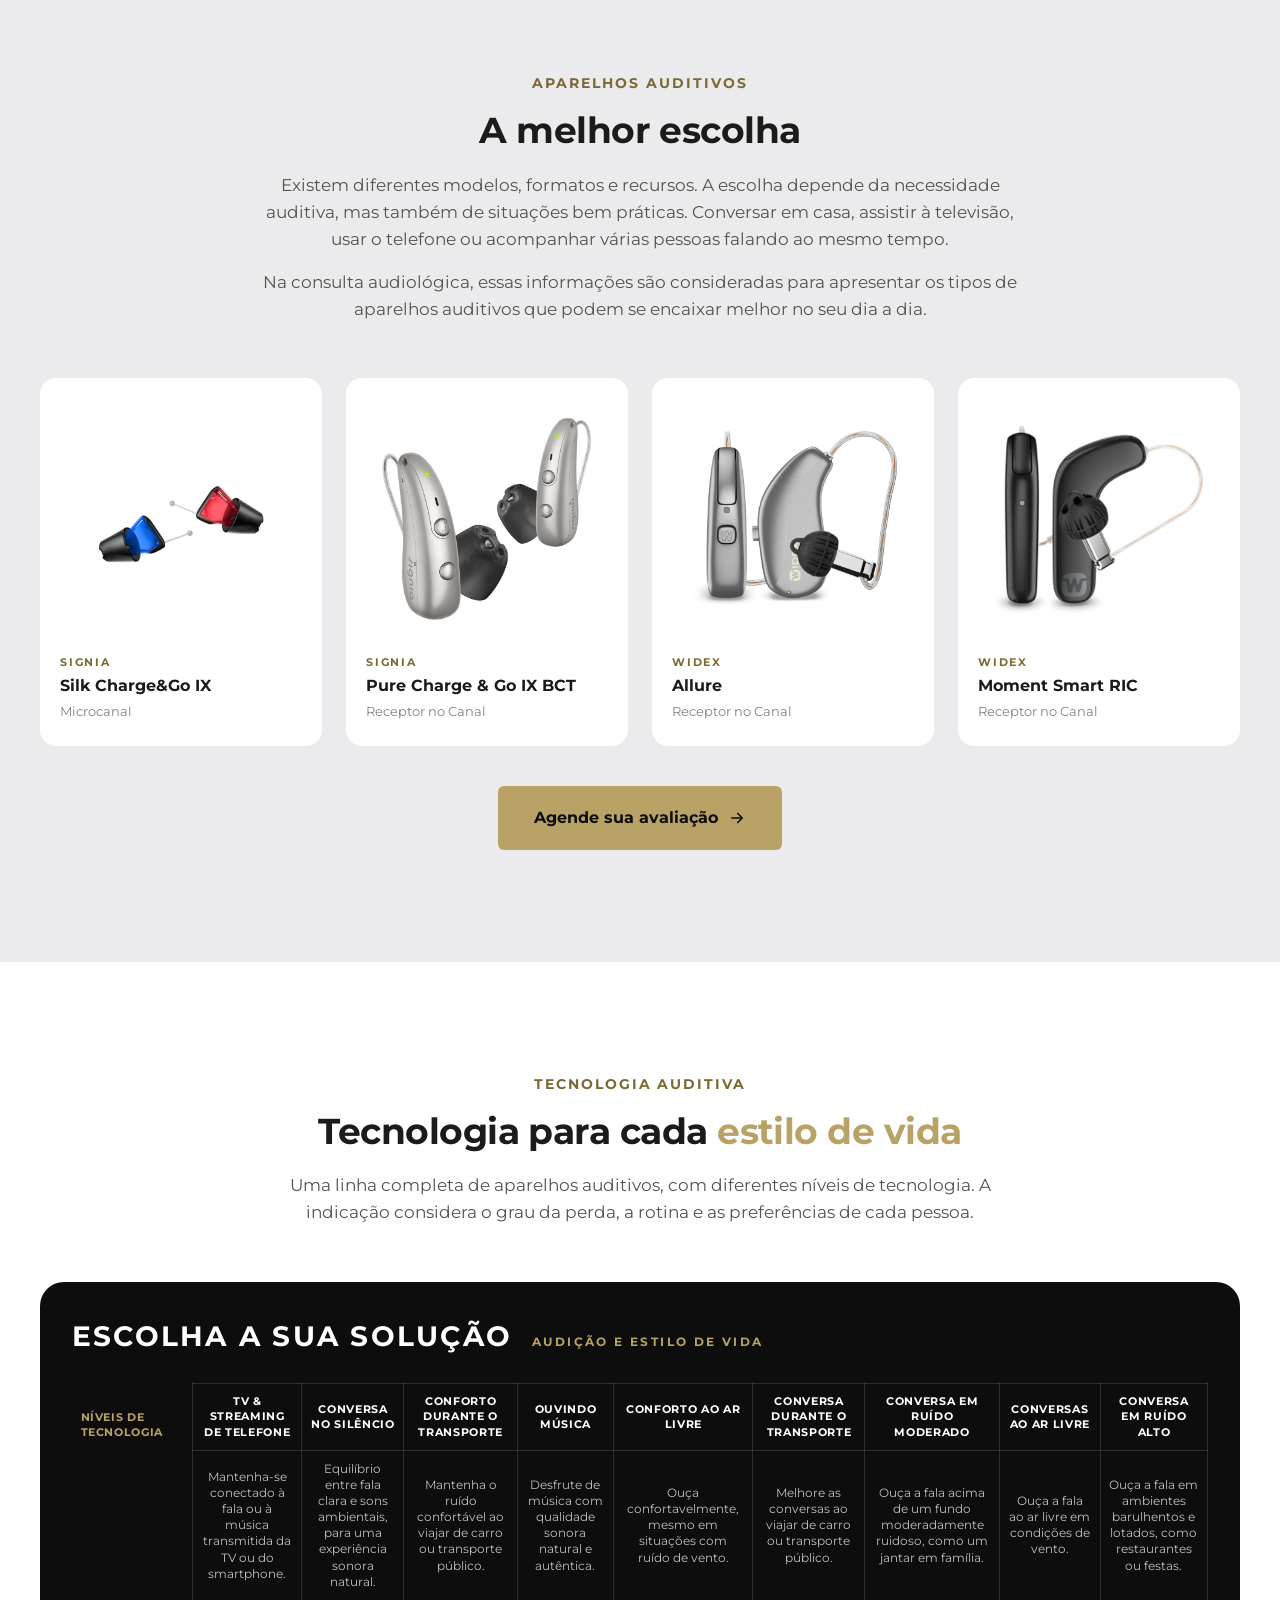
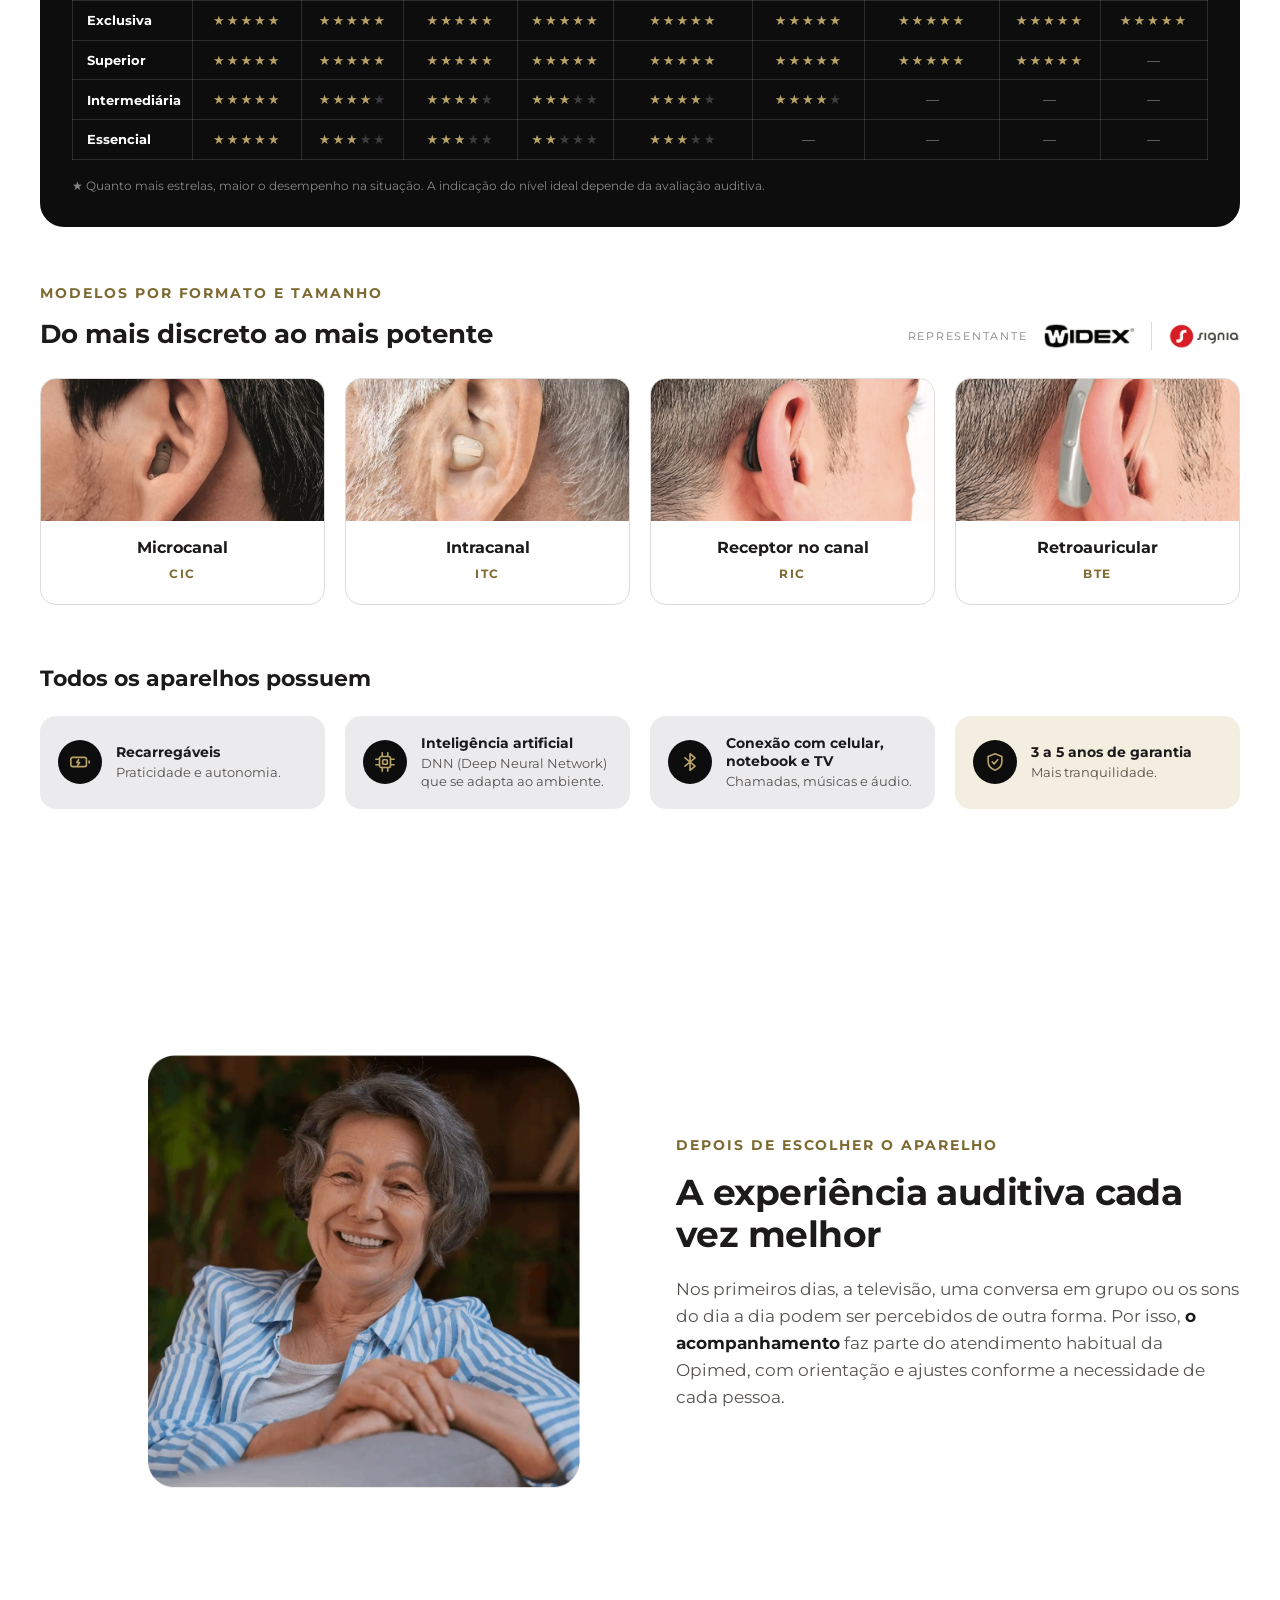
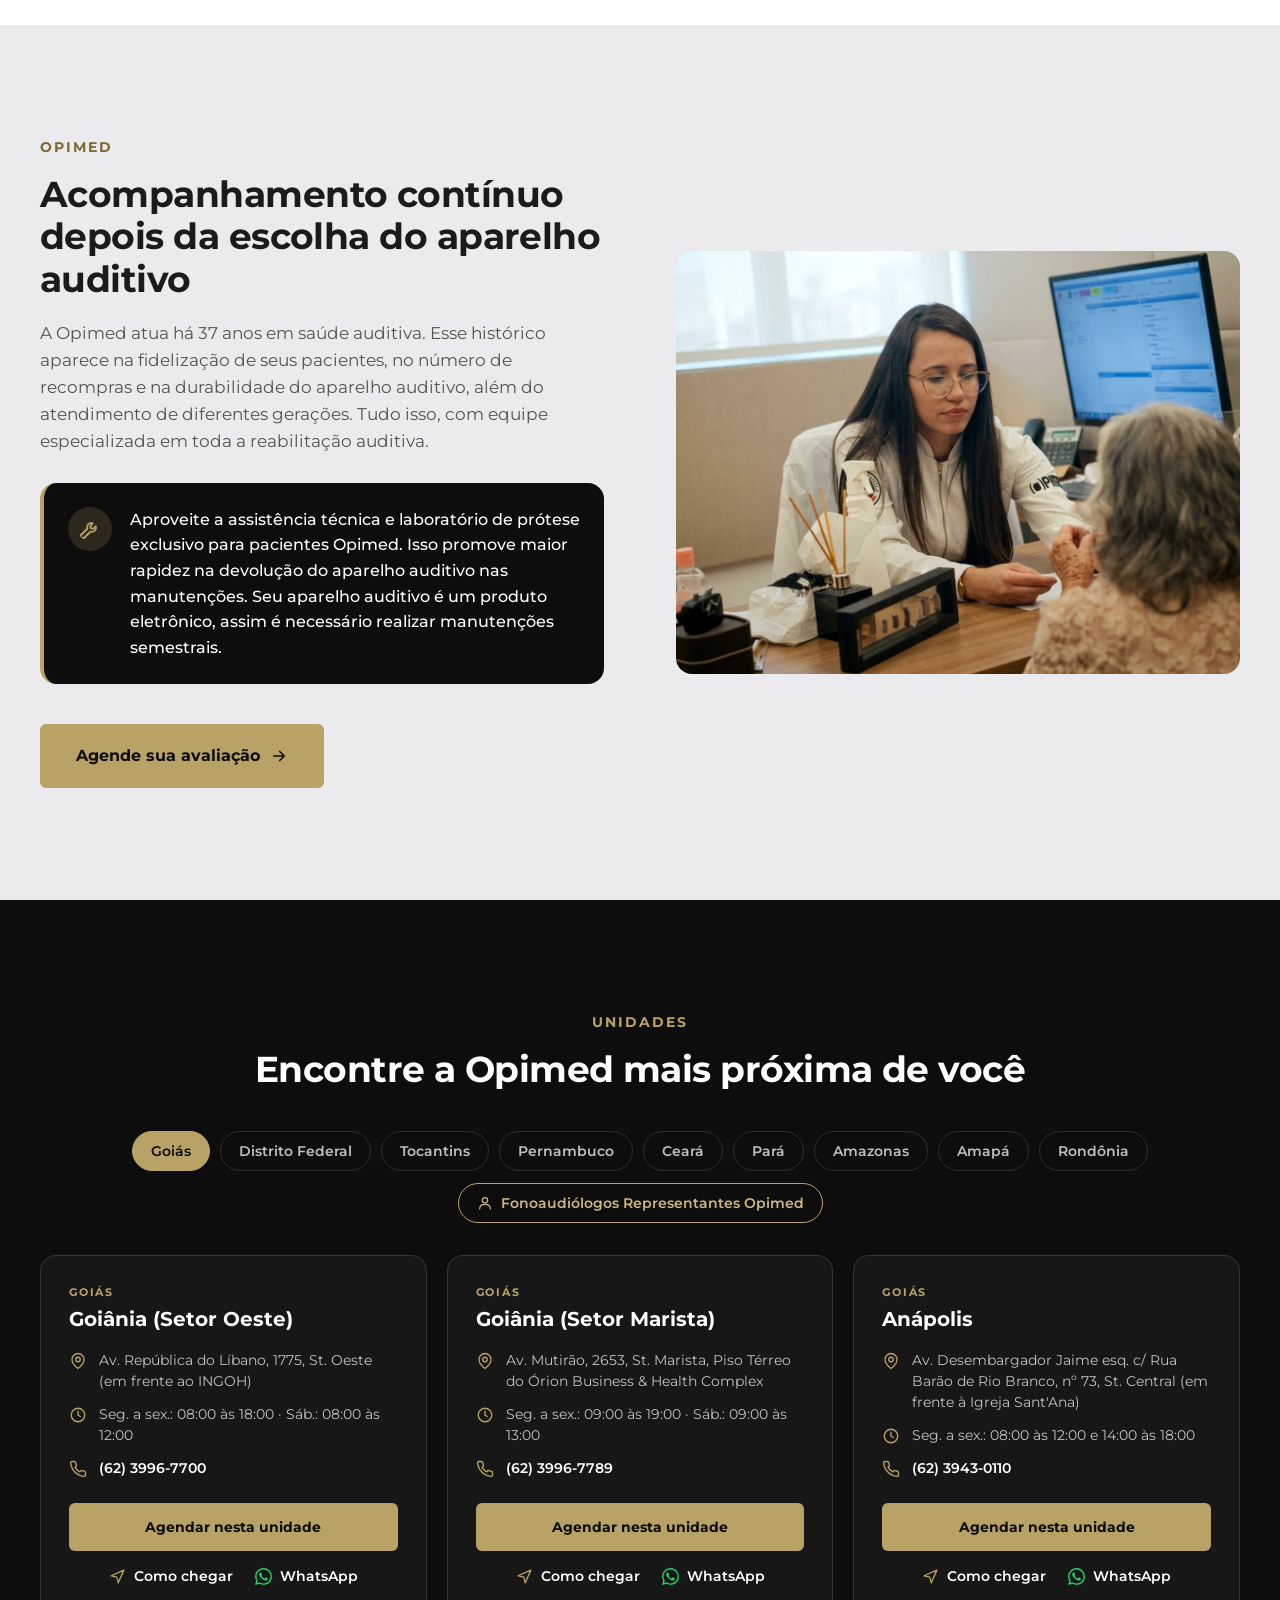
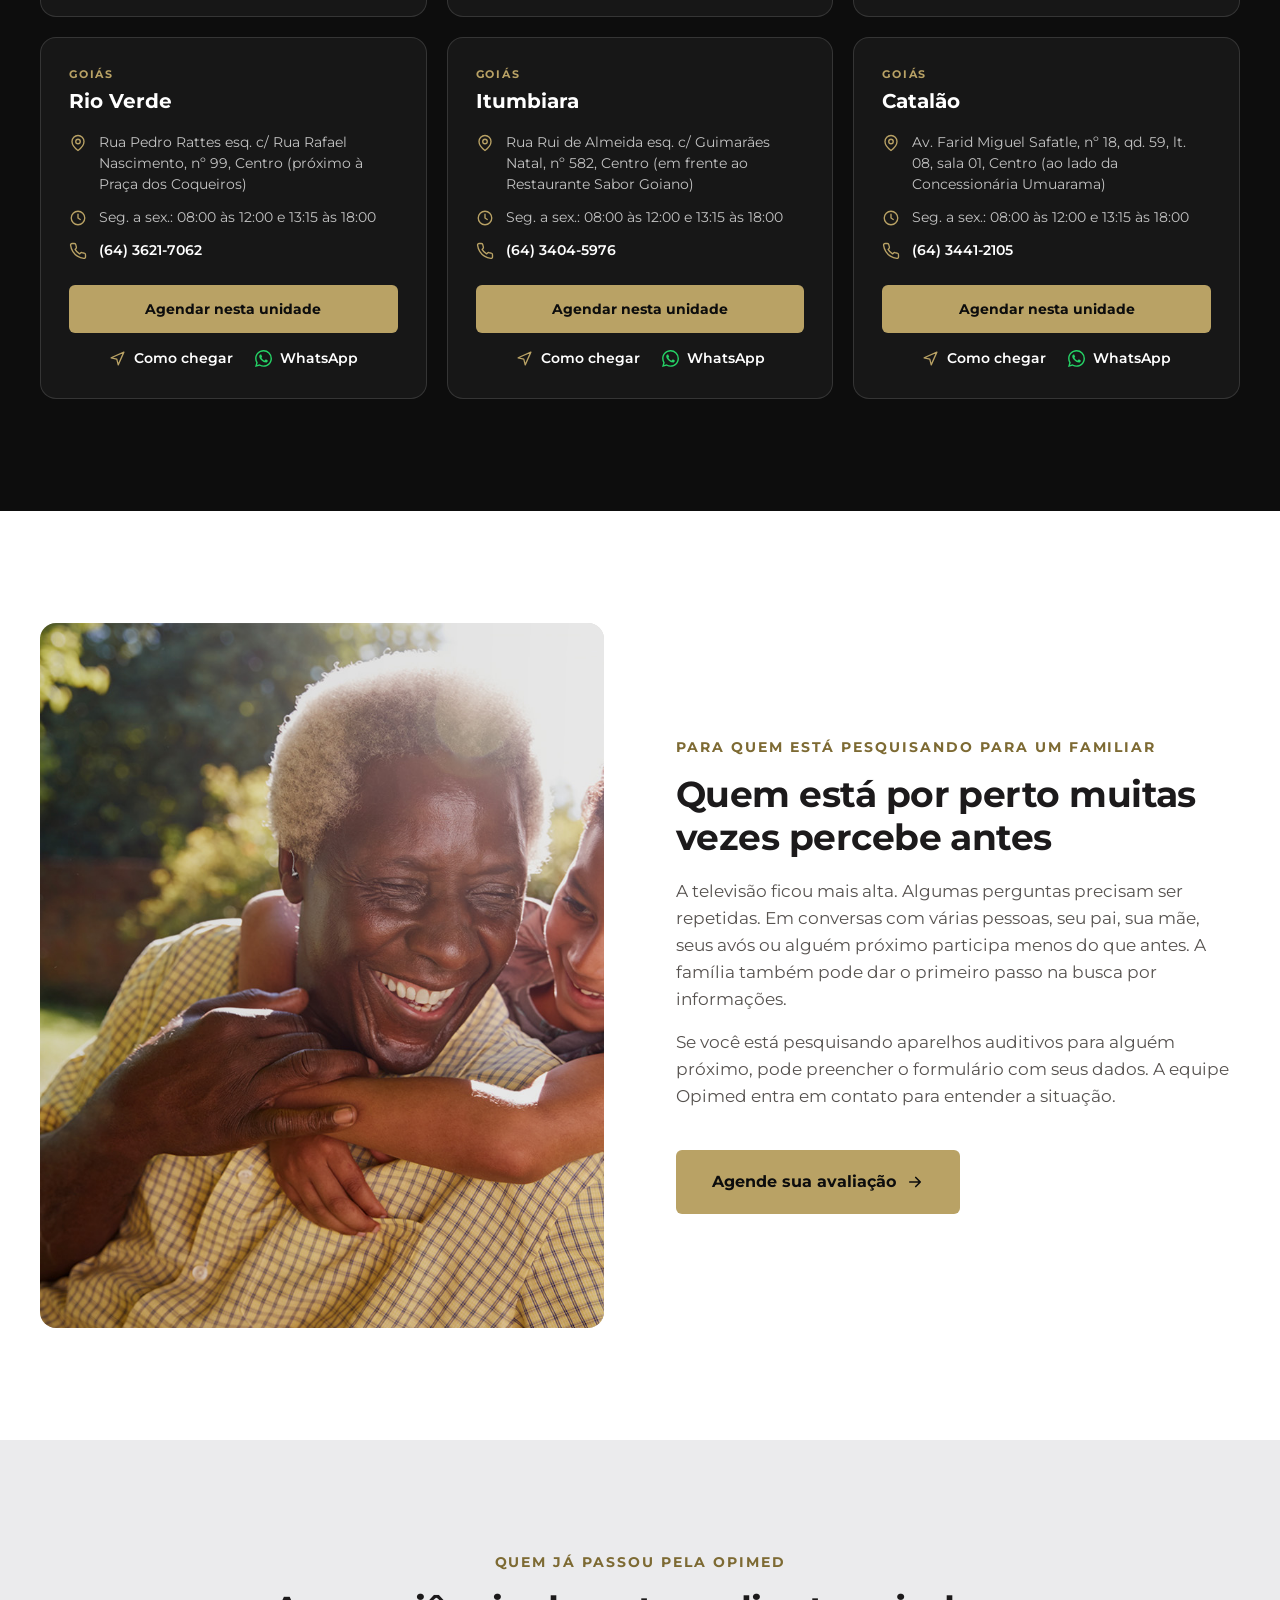
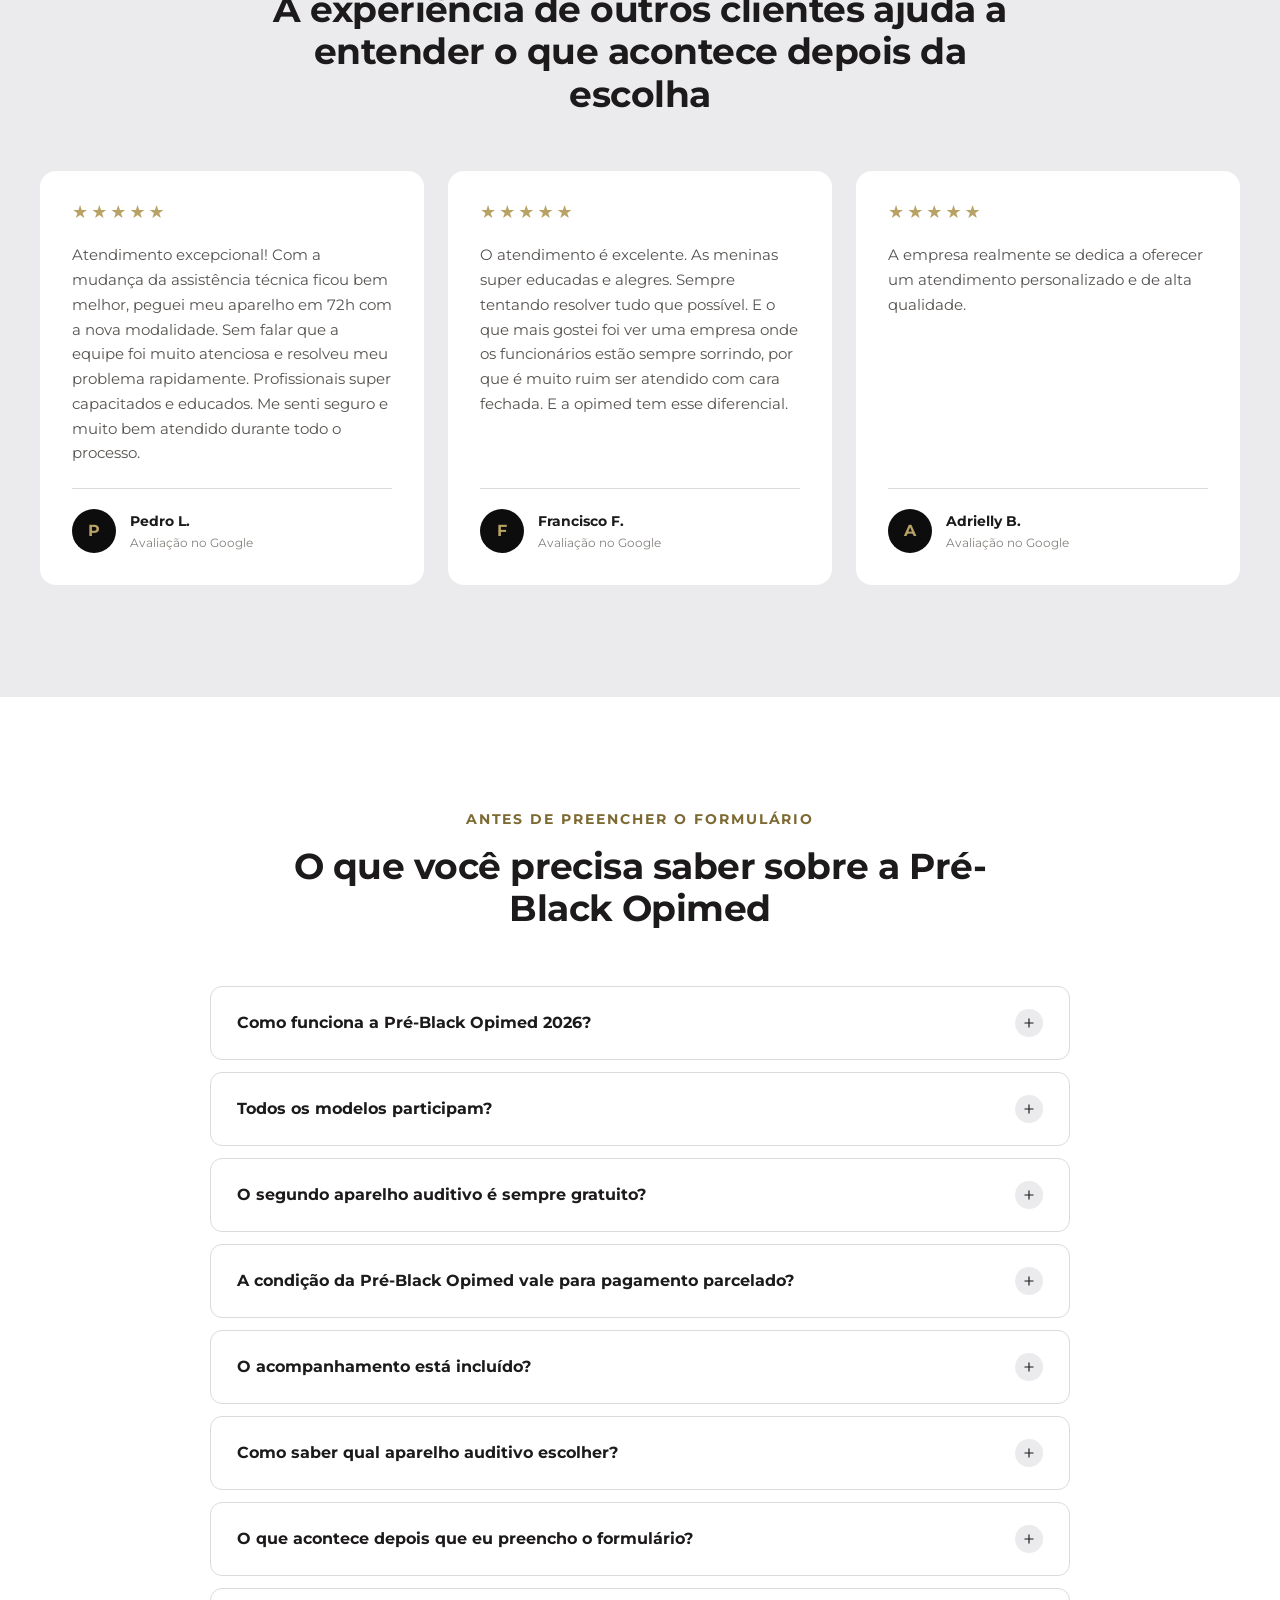
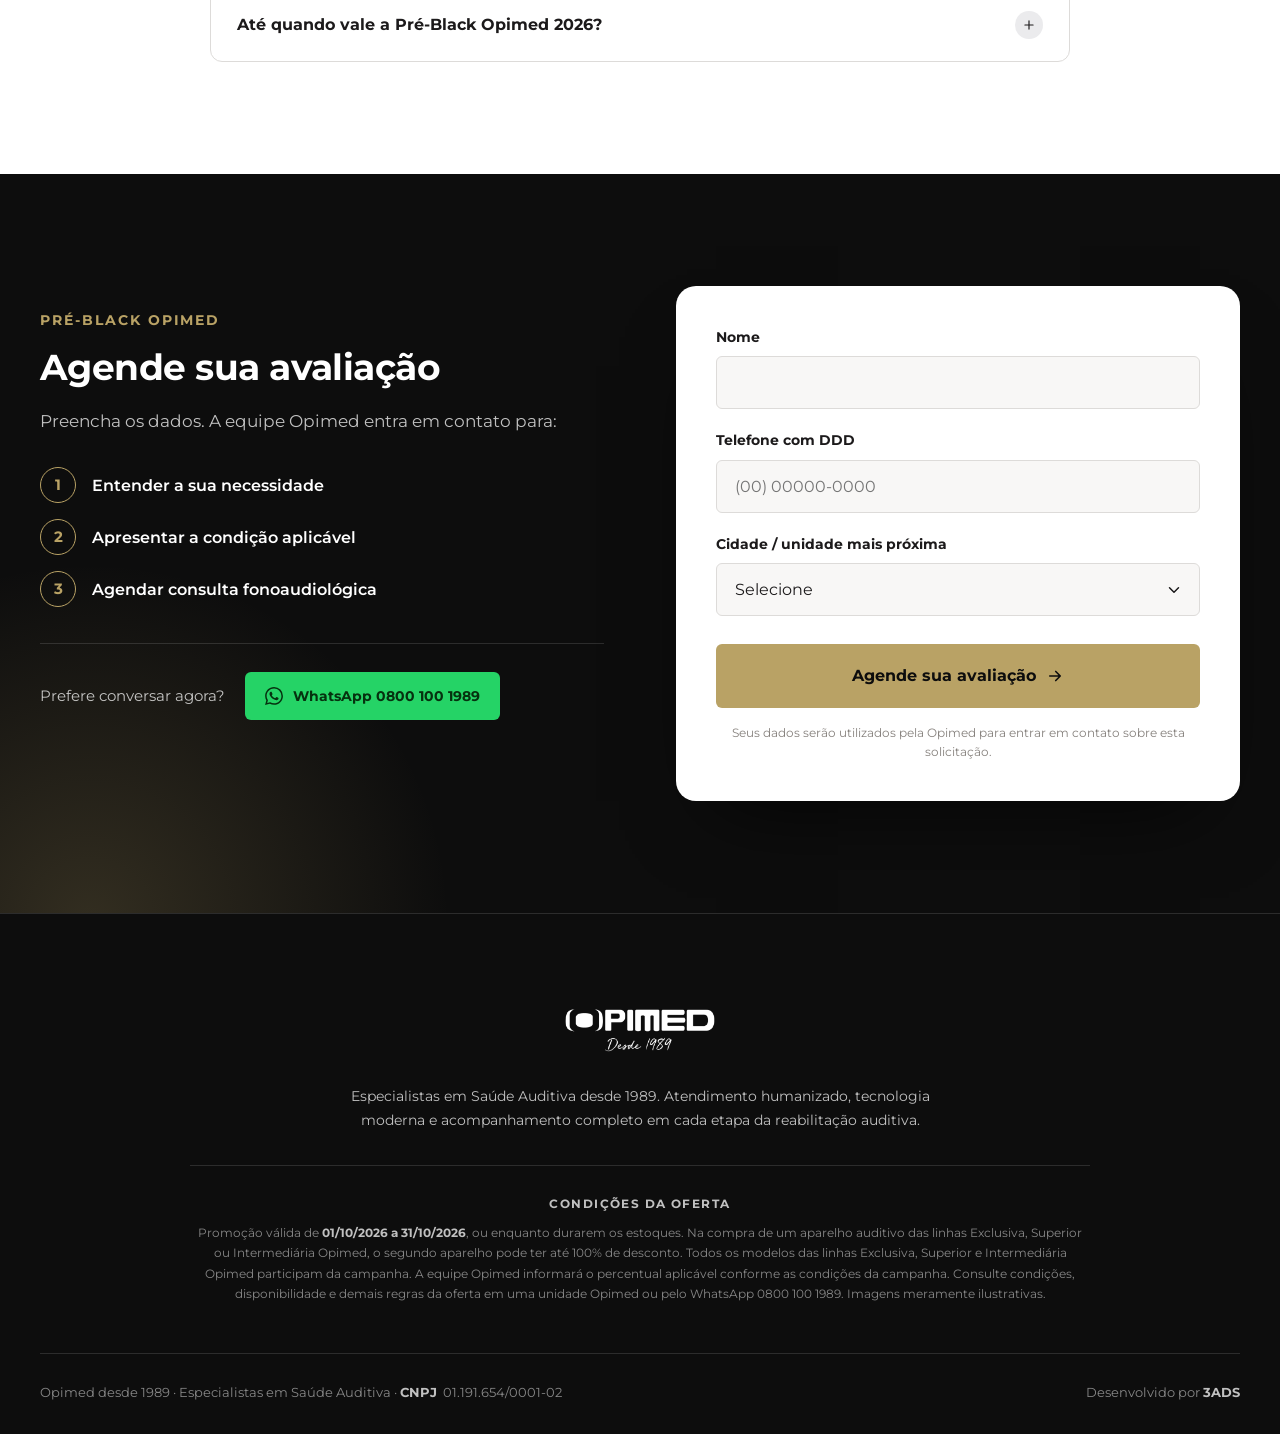
==== commit 7c0f840c: "Move texto jurídico do hero para o rodapé Co-Authored-By: Claude Sonnet 5.5 <noreply@anthropic.com>" ====
--- a/index.html
+++ b/index.html
@@ -85,7 +85,6 @@
             <a href="https://api.whatsapp.com/send?phone=5508001001989" class="btn btn--ghost js-wa" target="_blank" rel="noopener"><svg aria-hidden="true"><use href="#i-whats"/></svg> Falar no WhatsApp</a>
           </div>
 
-          <p class="hero__legal">Oportunidade válida de 01/10/2026 a 31/10/2026, ou enquanto durarem os estoques. Na compra de um aparelho auditivo das linhas Exclusiva, Superior ou Intermediária Opimed, o segundo aparelho pode ter até 100% de desconto. Todos os modelos das linhas Exclusiva, Superior e Intermediária Opimed participam da campanha. A equipe Opimed informará o percentual aplicável conforme as condições da campanha. Consulte condições, disponibilidade e demais regras da oferta em uma unidade Opimed ou pelo WhatsApp 0800 100 1989. Imagens meramente ilustrativas.</p>
         </div>
       </div>
     </section>
@@ -486,14 +485,6 @@
       </div>
     </section>
 
-    <!-- ================= CONDIÇÕES DA OFERTA ================= -->
-    <section class="terms">
-      <div class="container">
-        <h2 class="terms__title">Condições da oferta</h2>
-        <p>Promoção válida de <strong>01/10/2026 a 31/10/2026</strong>, ou enquanto durarem os estoques. Na compra de um aparelho auditivo das linhas Exclusiva, Superior ou Intermediária Opimed, o segundo aparelho pode ter até 100% de desconto. Todos os modelos das linhas Exclusiva, Superior e Intermediária Opimed participam da campanha. A equipe Opimed informará o percentual aplicável conforme as condições da campanha. Consulte condições, disponibilidade e demais regras da oferta em uma unidade Opimed ou pelo WhatsApp 0800 100 1989. Imagens meramente ilustrativas.</p>
-      </div>
-    </section>
-
   </main>
 
   <!-- ================= RODAPÉ ================= -->
@@ -501,6 +492,10 @@
     <div class="container">
       <img src="assets/logo-opimed.webp" alt="OPIMED Desde 1989" class="logo" width="150" height="75">
       <p class="footer__about">Especialistas em Saúde Auditiva desde 1989. Atendimento humanizado, tecnologia moderna e acompanhamento completo em cada etapa da reabilitação auditiva.</p>
+      <div class="footer__legal">
+        <h2 class="footer__legal-title">Condições da oferta</h2>
+        <p>Promoção válida de <strong>01/10/2026 a 31/10/2026</strong>, ou enquanto durarem os estoques. Na compra de um aparelho auditivo das linhas Exclusiva, Superior ou Intermediária Opimed, o segundo aparelho pode ter até 100% de desconto. Todos os modelos das linhas Exclusiva, Superior e Intermediária Opimed participam da campanha. A equipe Opimed informará o percentual aplicável conforme as condições da campanha. Consulte condições, disponibilidade e demais regras da oferta em uma unidade Opimed ou pelo WhatsApp 0800 100 1989. Imagens meramente ilustrativas.</p>
+      </div>
       <div class="footer__bottom">
         <p>Opimed desde 1989 · Especialistas em Saúde Auditiva · <strong>CNPJ</strong>01.191.654/0001-02</p>
         <p>Desenvolvido por <a href="https://3ads.com.br/" target="_blank" rel="noopener">3ADS</a></p>
--- a/styles.css
+++ b/styles.css
@@ -234,13 +234,6 @@
 .hero__offer-text { margin-top: 10px; font-size: 17px; line-height: 1.55; color: var(--on-dark-2); }
 .hero__invite { margin-top: 22px; font-size: 17px; line-height: 1.5; font-weight: 600; color: #fff; }
 .hero .cta-row { margin-top: 32px; }
-.hero__legal {
-  margin-top: 26px;
-  max-width: 540px;
-  font-size: 12px;
-  line-height: 1.6;
-  color: var(--on-dark-3);
-}
 
 /* ---------- Seções ---------- */
 .section { padding: var(--section-y) 0; }
@@ -676,24 +669,6 @@
 .form-card.is-sent form { display: none; }
 .form-card.is-sent .form-success { display: block; }
 
-/* ---------- Condições ---------- */
-.terms {
-  background: var(--black-2);
-  color: var(--on-dark-3);
-  padding: 48px 0;
-  border-top: 1px solid var(--line-dark);
-}
-.terms__title {
-  font-size: 13px;
-  font-weight: 700;
-  letter-spacing: .12em;
-  text-transform: uppercase;
-  color: var(--on-dark-2);
-  margin-bottom: 12px;
-}
-.terms p { font-size: 13px; line-height: 1.7; max-width: 980px; }
-.terms strong { color: var(--on-dark-2); }
-
 /* ---------- Footer ---------- */
 .footer {
   background: var(--black);
@@ -704,6 +679,10 @@
 }
 .footer .logo { width: 150px; margin: 0 auto; }
 .footer__about { margin: 24px auto 0; max-width: 620px; font-size: 14px; line-height: 1.7; color: var(--on-dark-2); }
+.footer__legal { margin: 32px auto 0; max-width: 900px; padding-top: 28px; border-top: 1px solid var(--line-dark); }
+.footer__legal-title { font-size: 12px; font-weight: 700; letter-spacing: .12em; text-transform: uppercase; color: var(--on-dark-2); margin-bottom: 10px; }
+.footer__legal p { font-size: 12px; line-height: 1.7; }
+.footer__legal strong { color: var(--on-dark-2); }
 .footer__bottom {
   margin-top: 48px;
   padding-top: 28px;
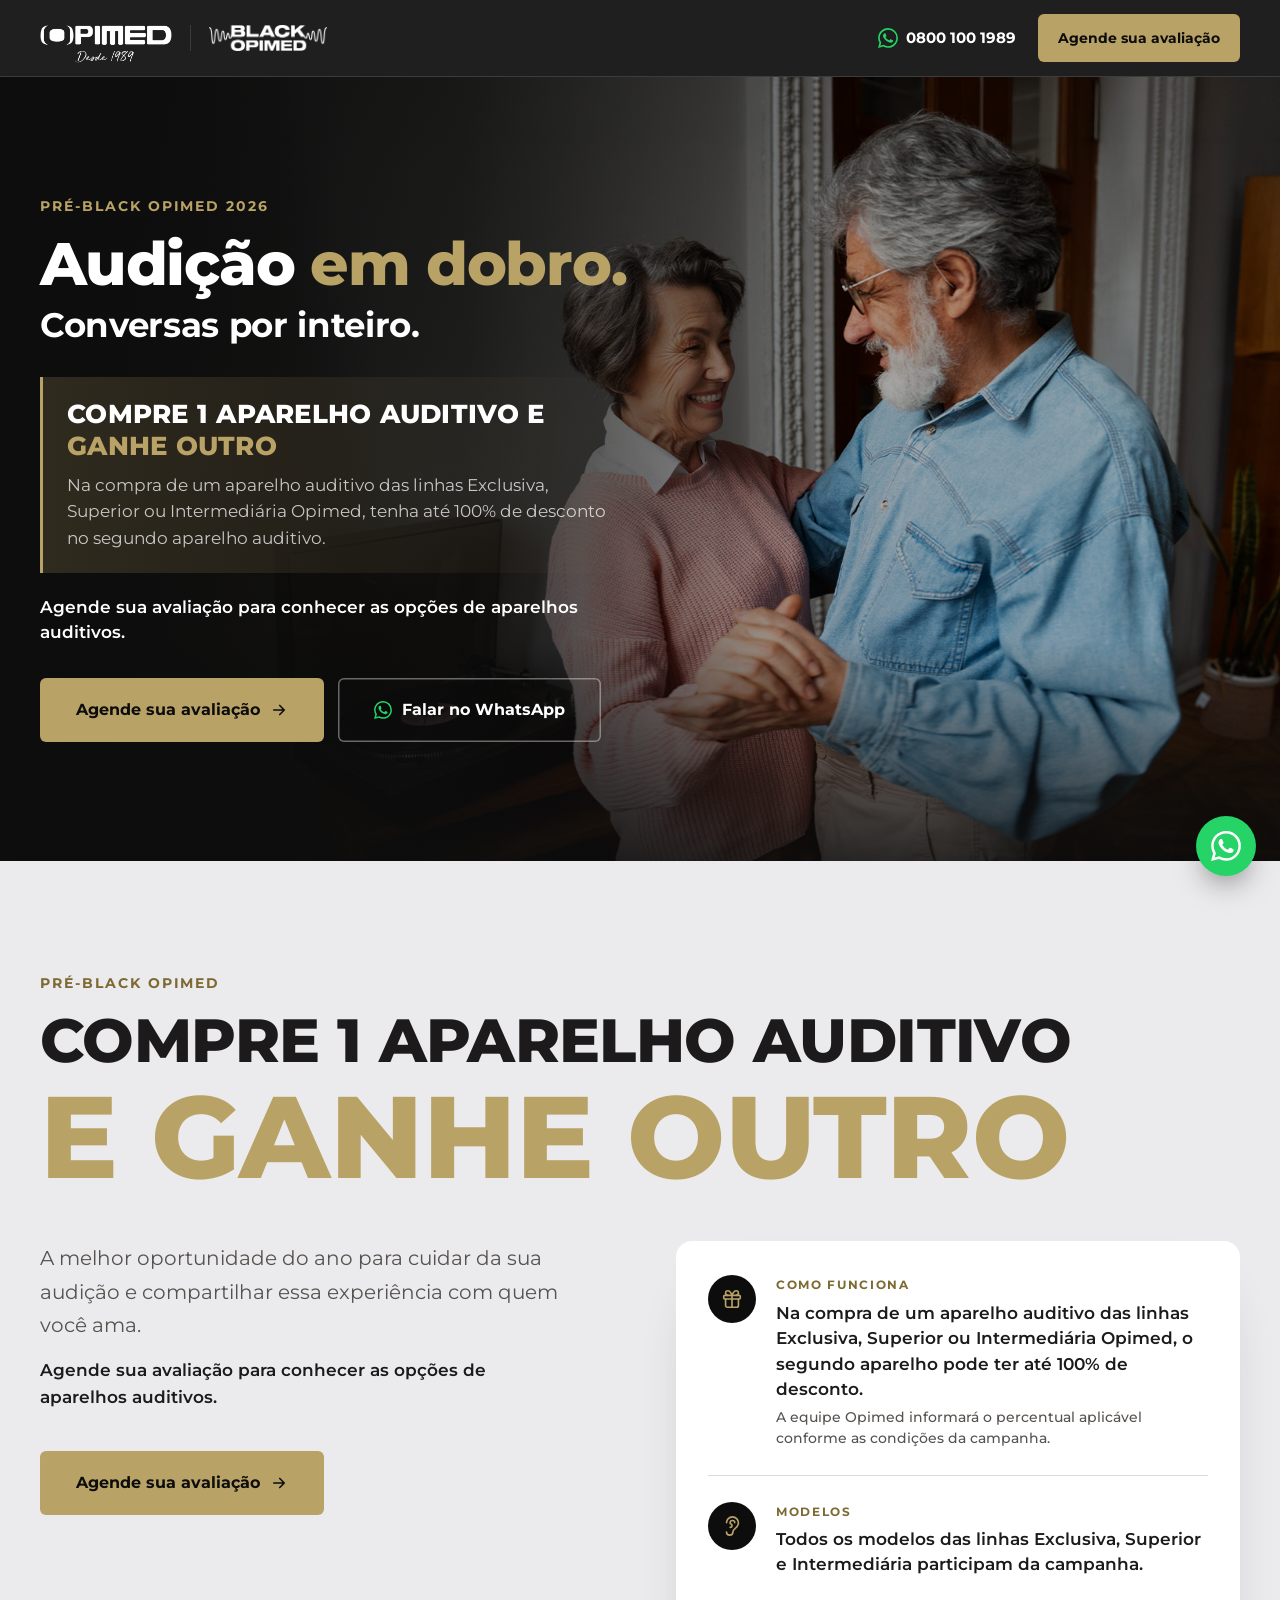
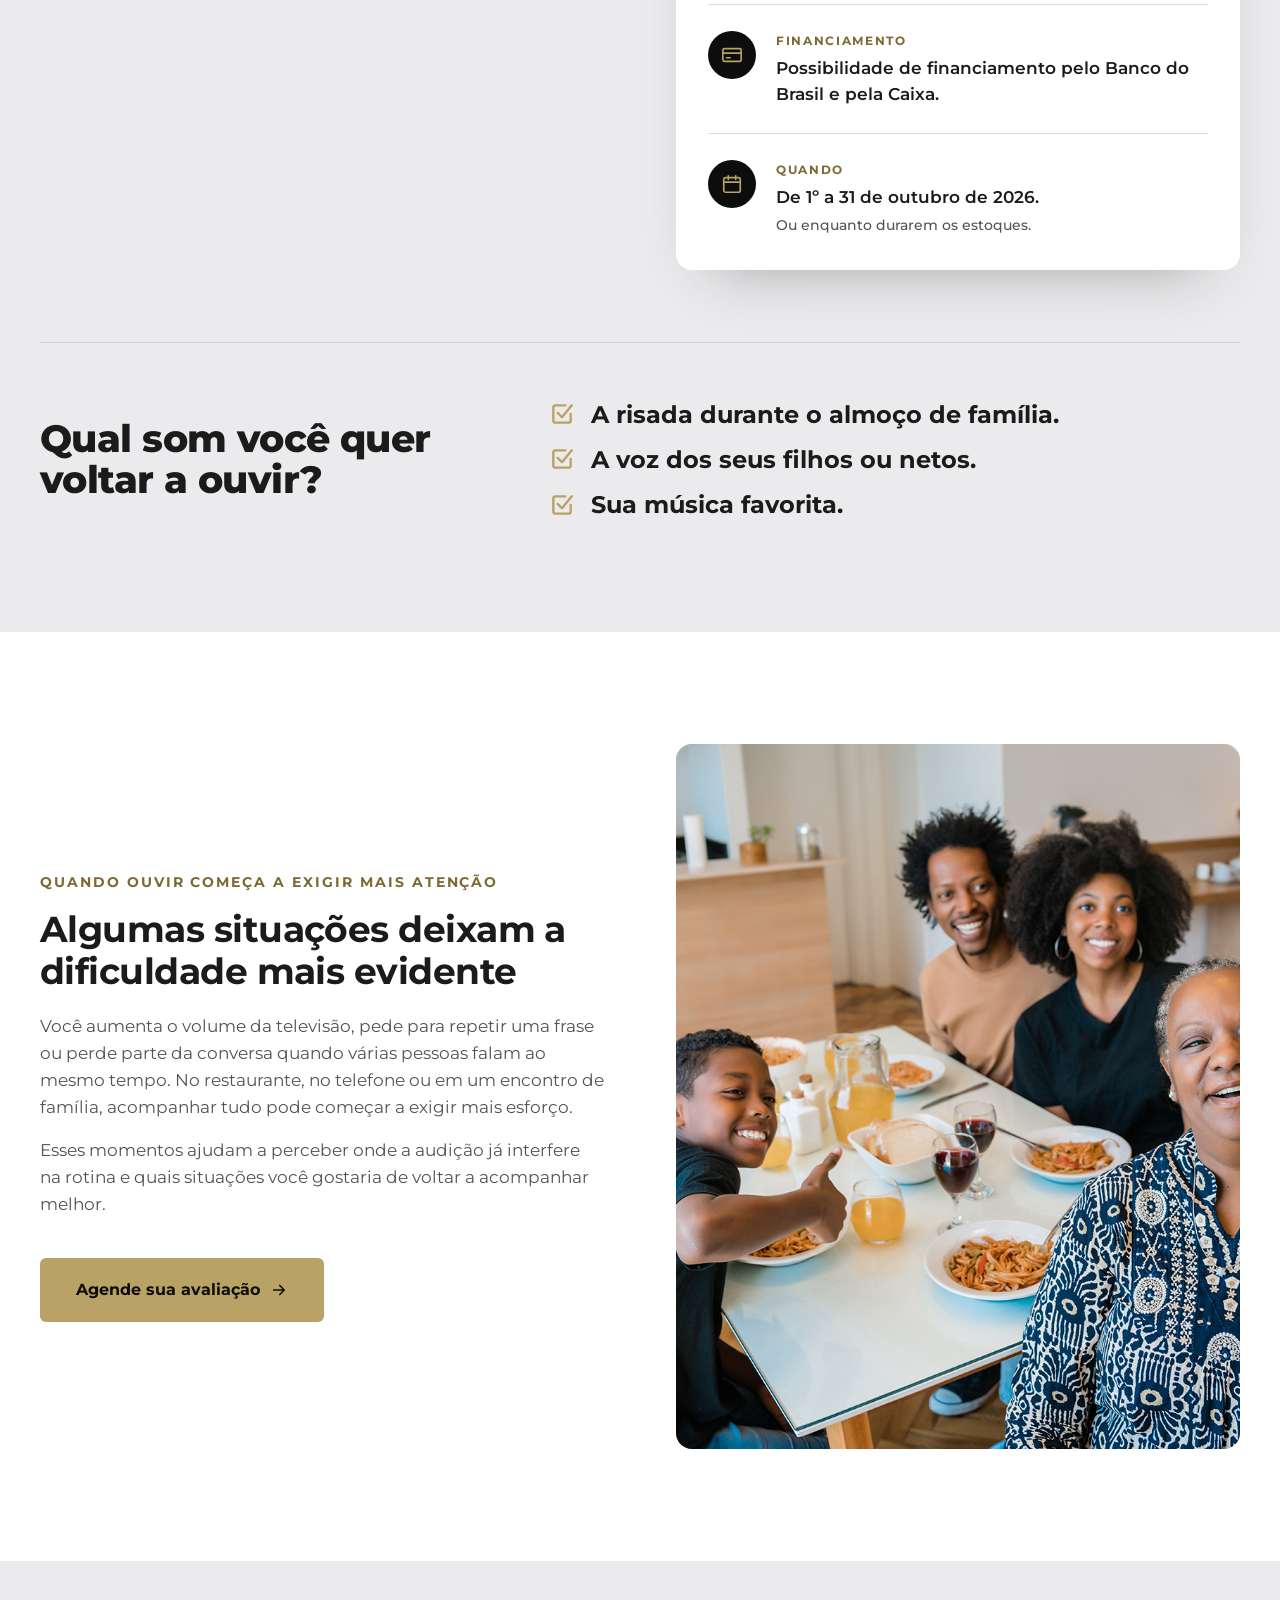
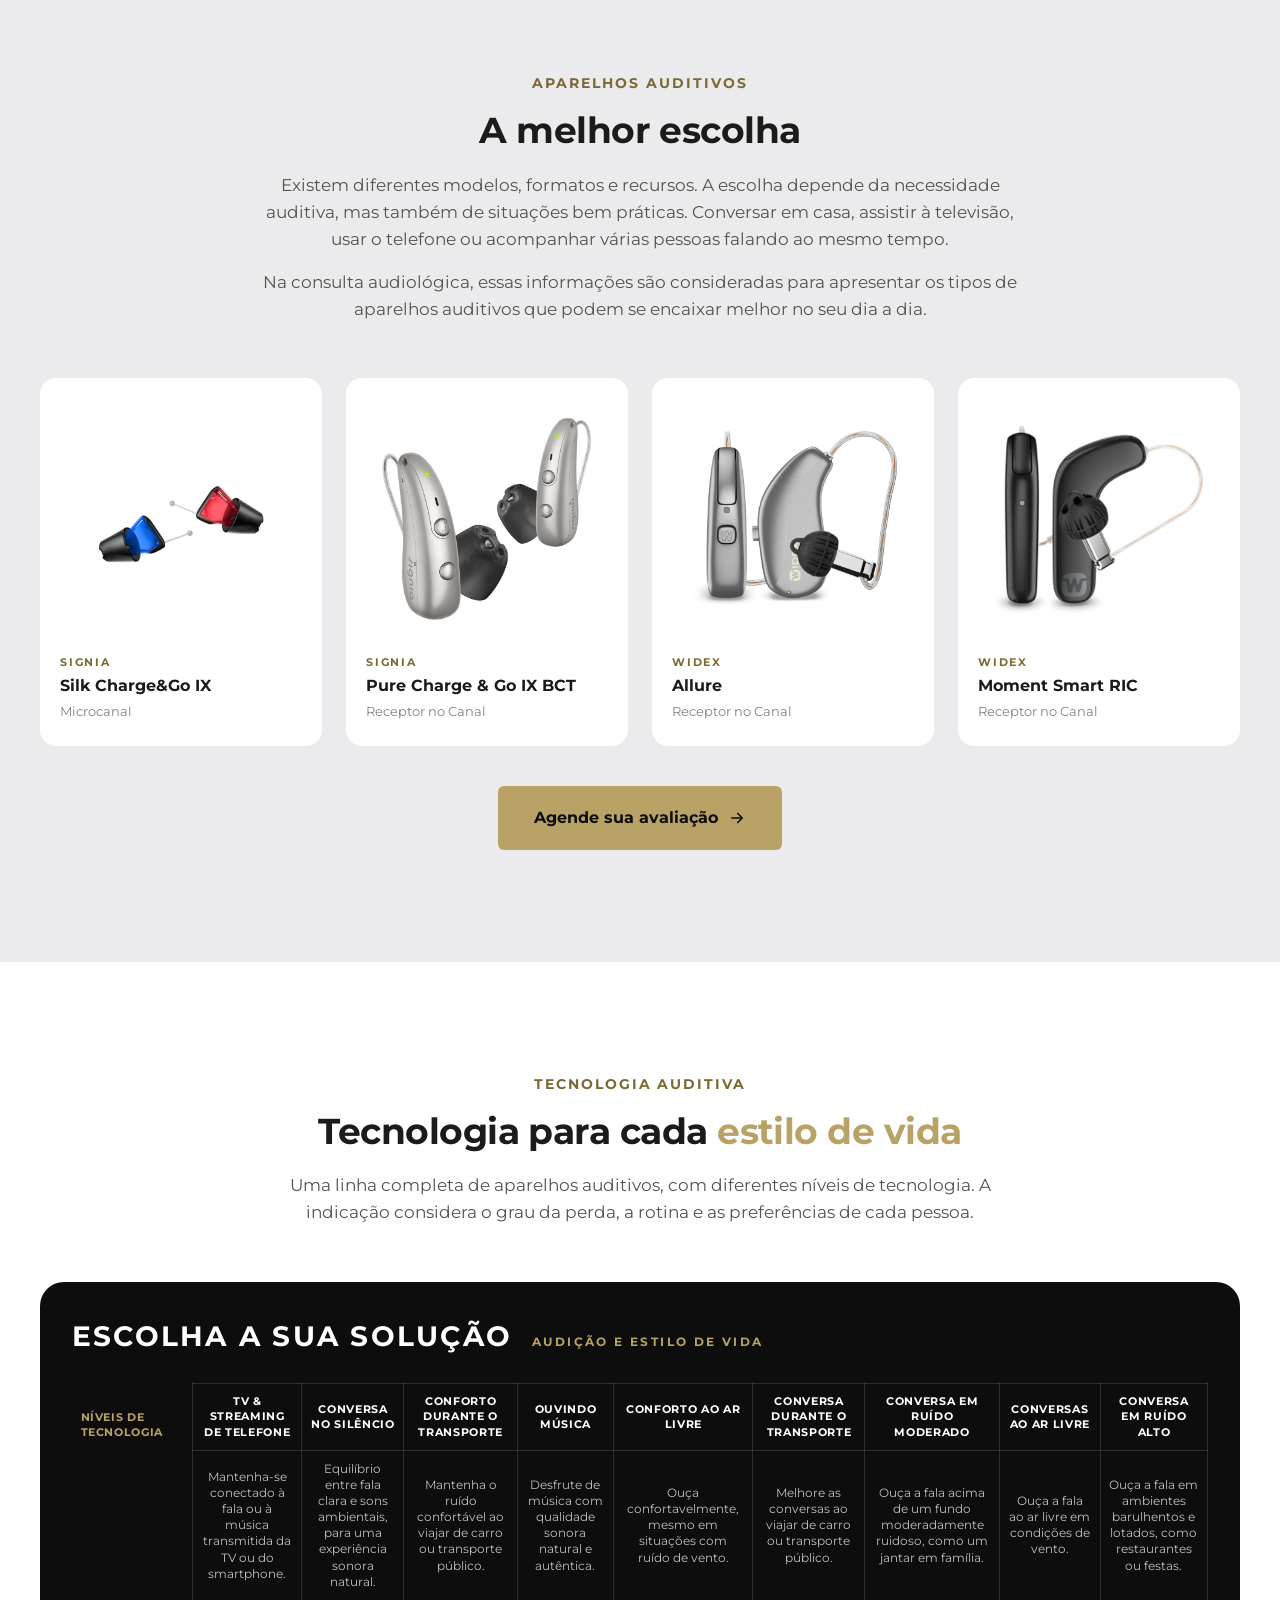
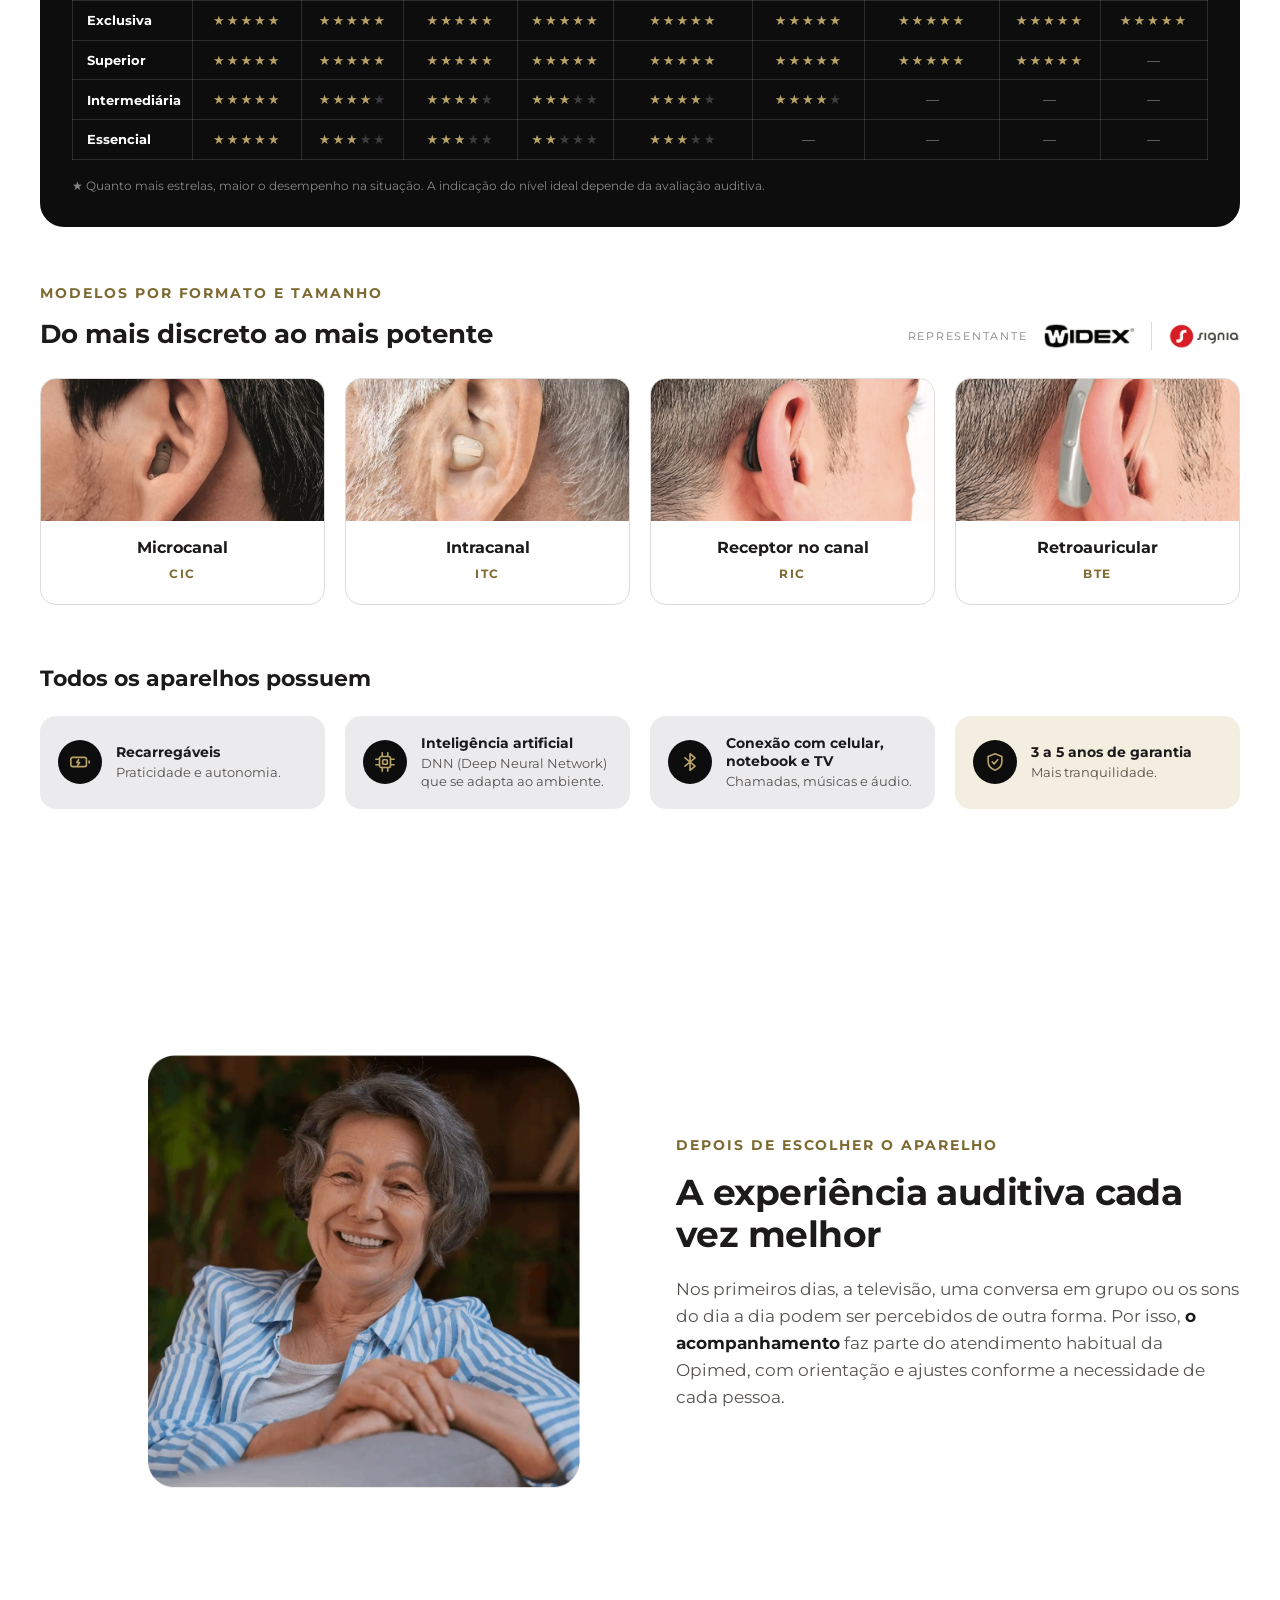
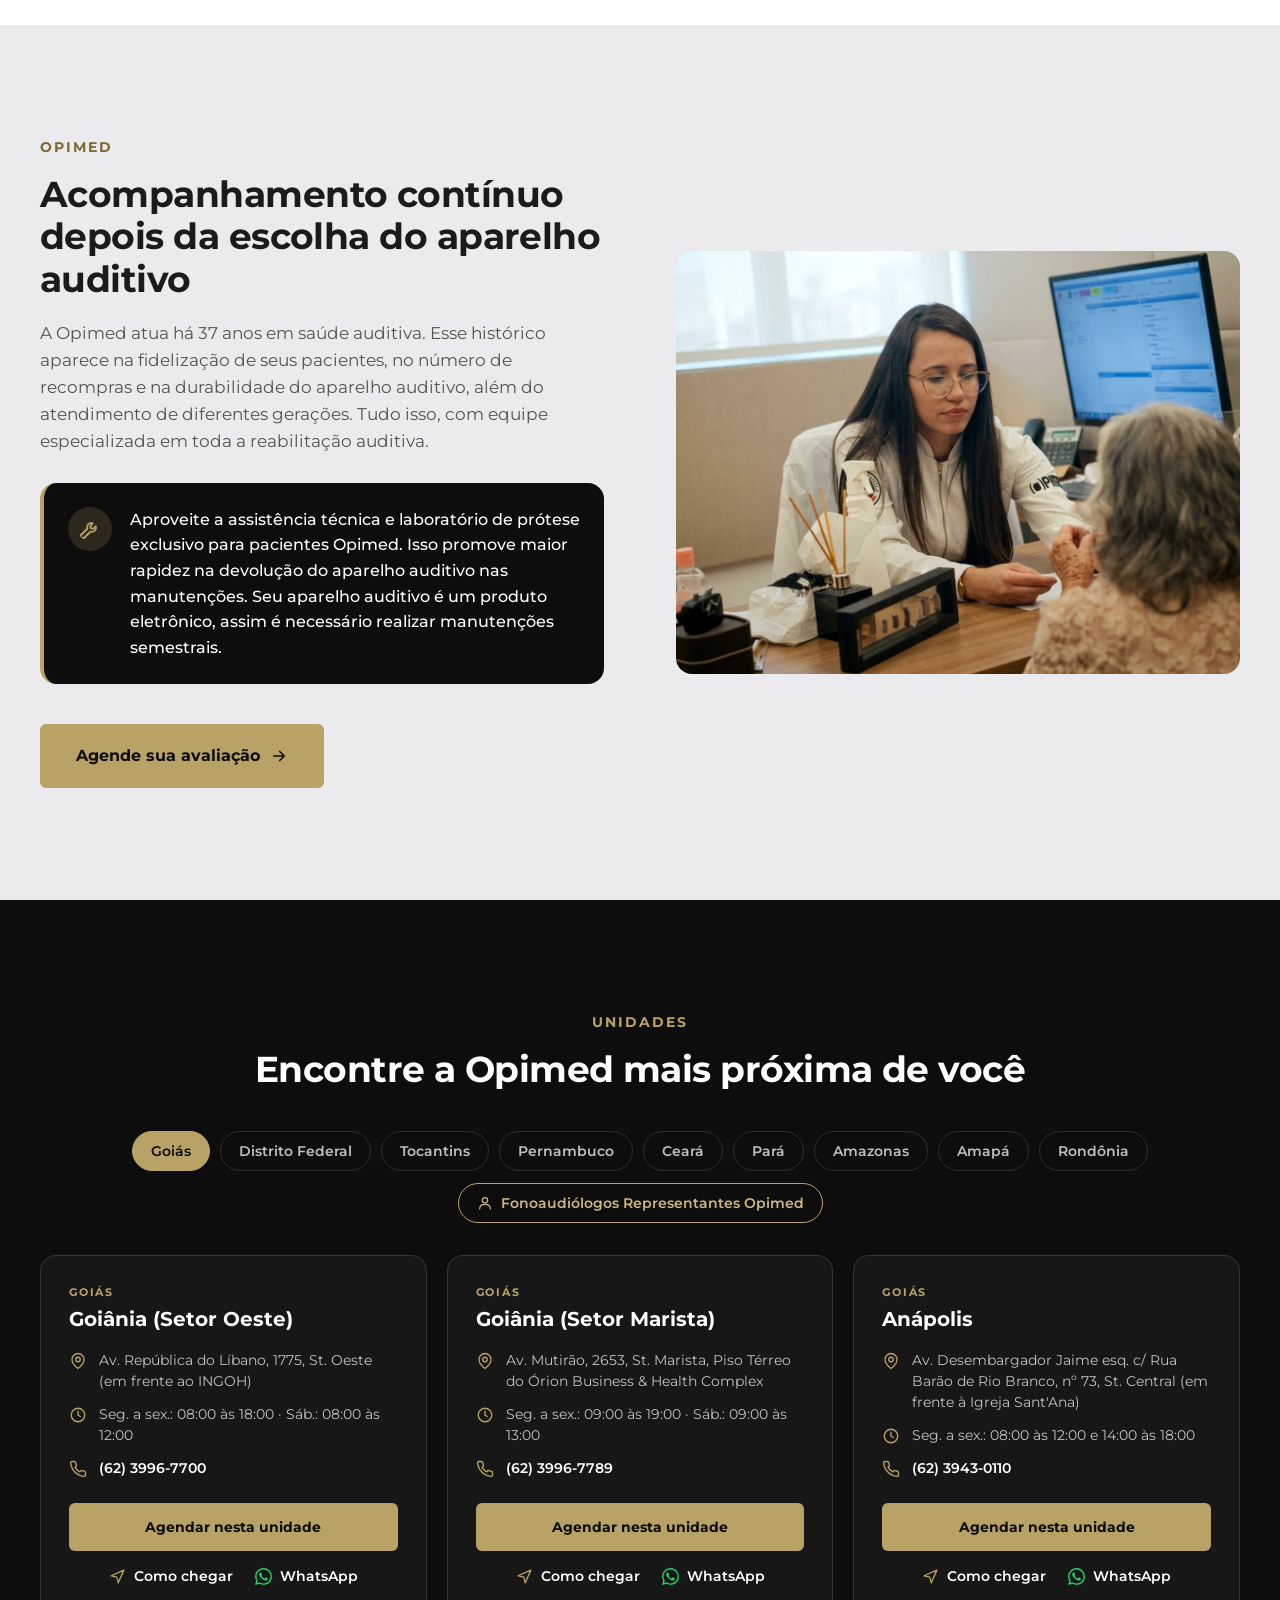
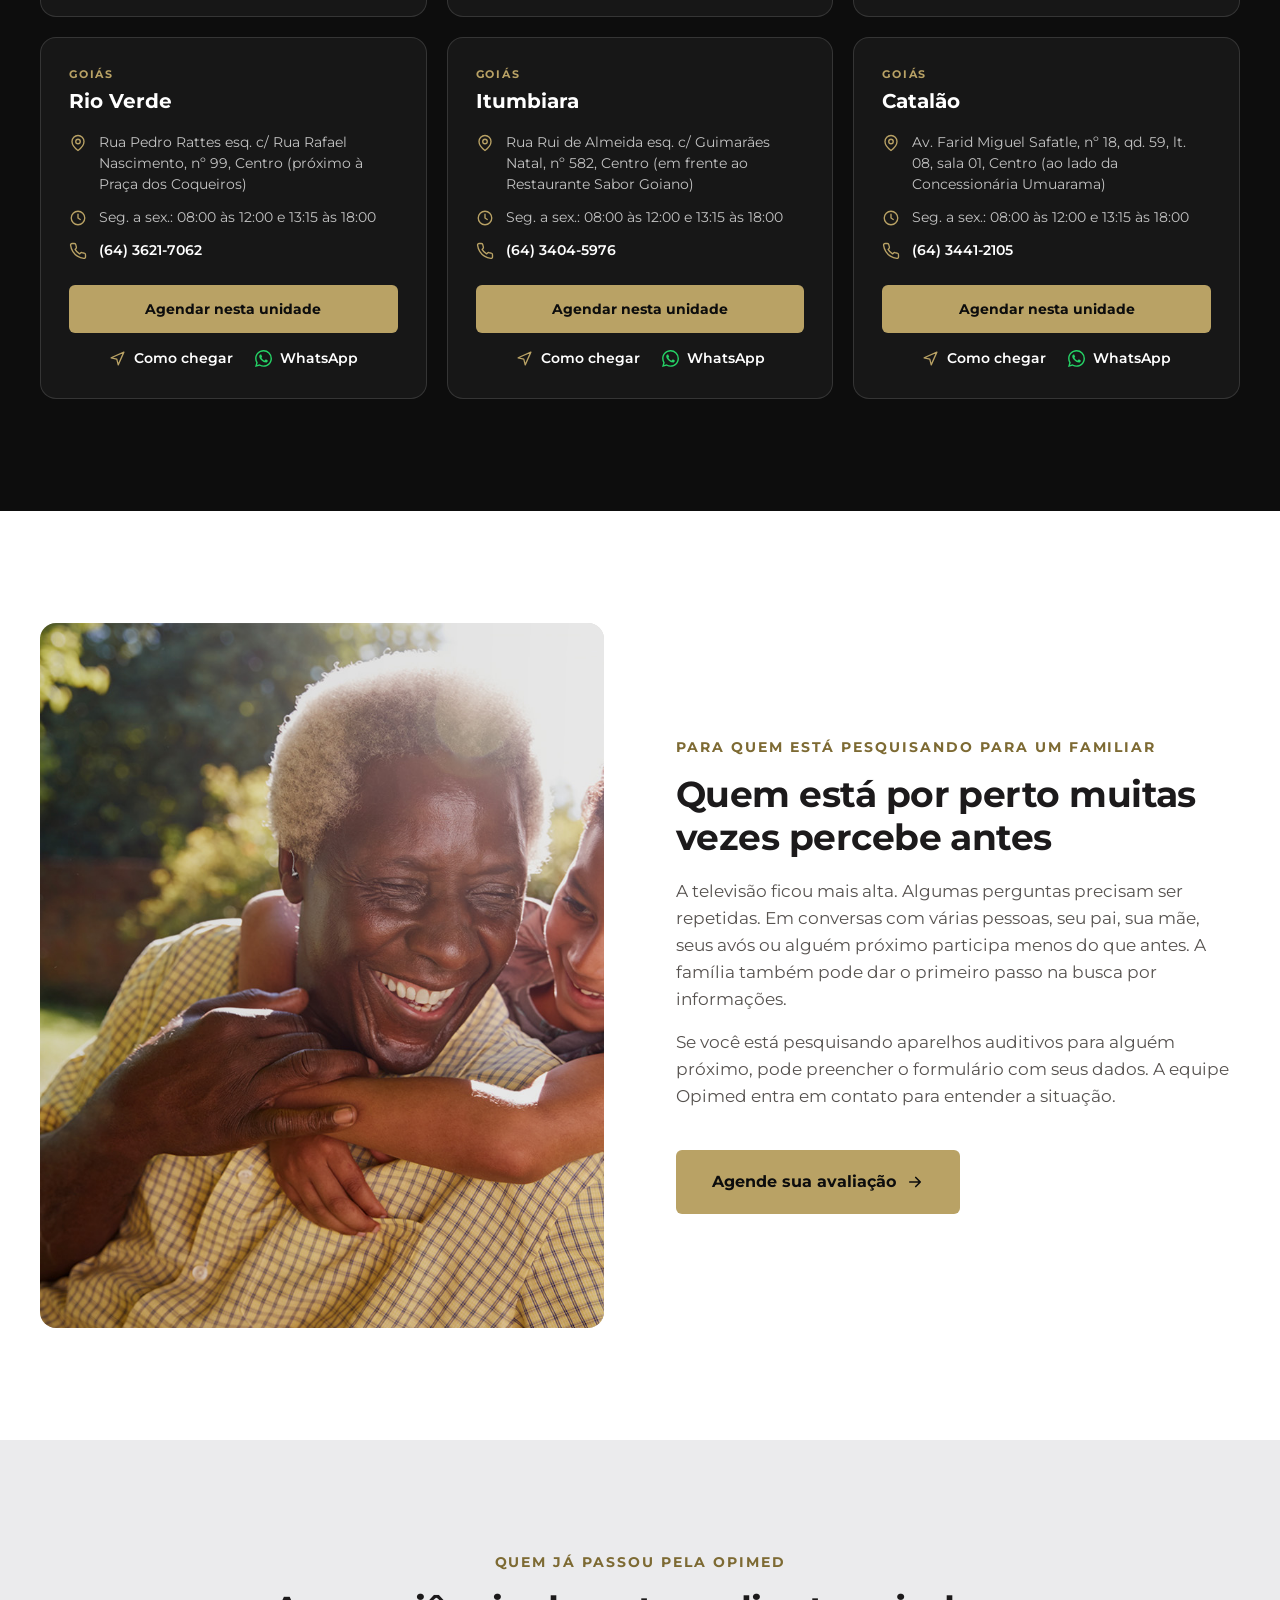
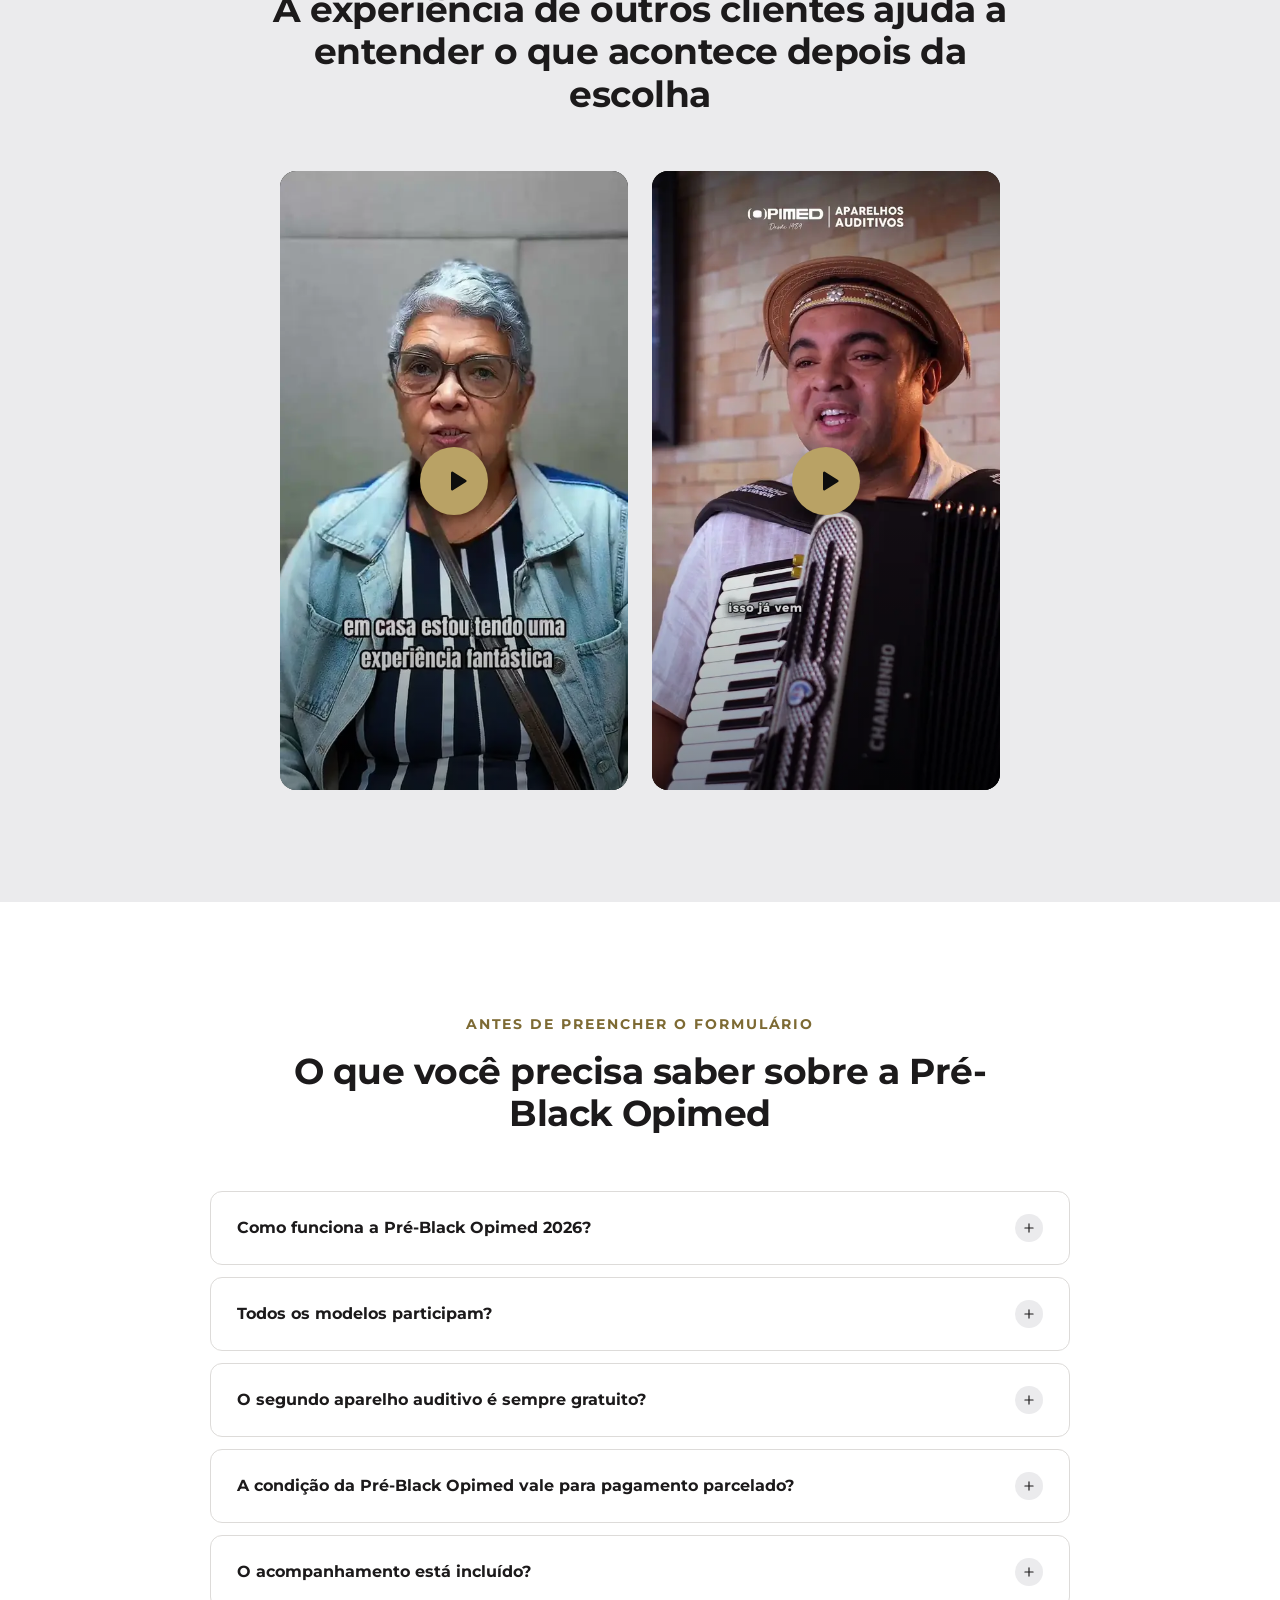
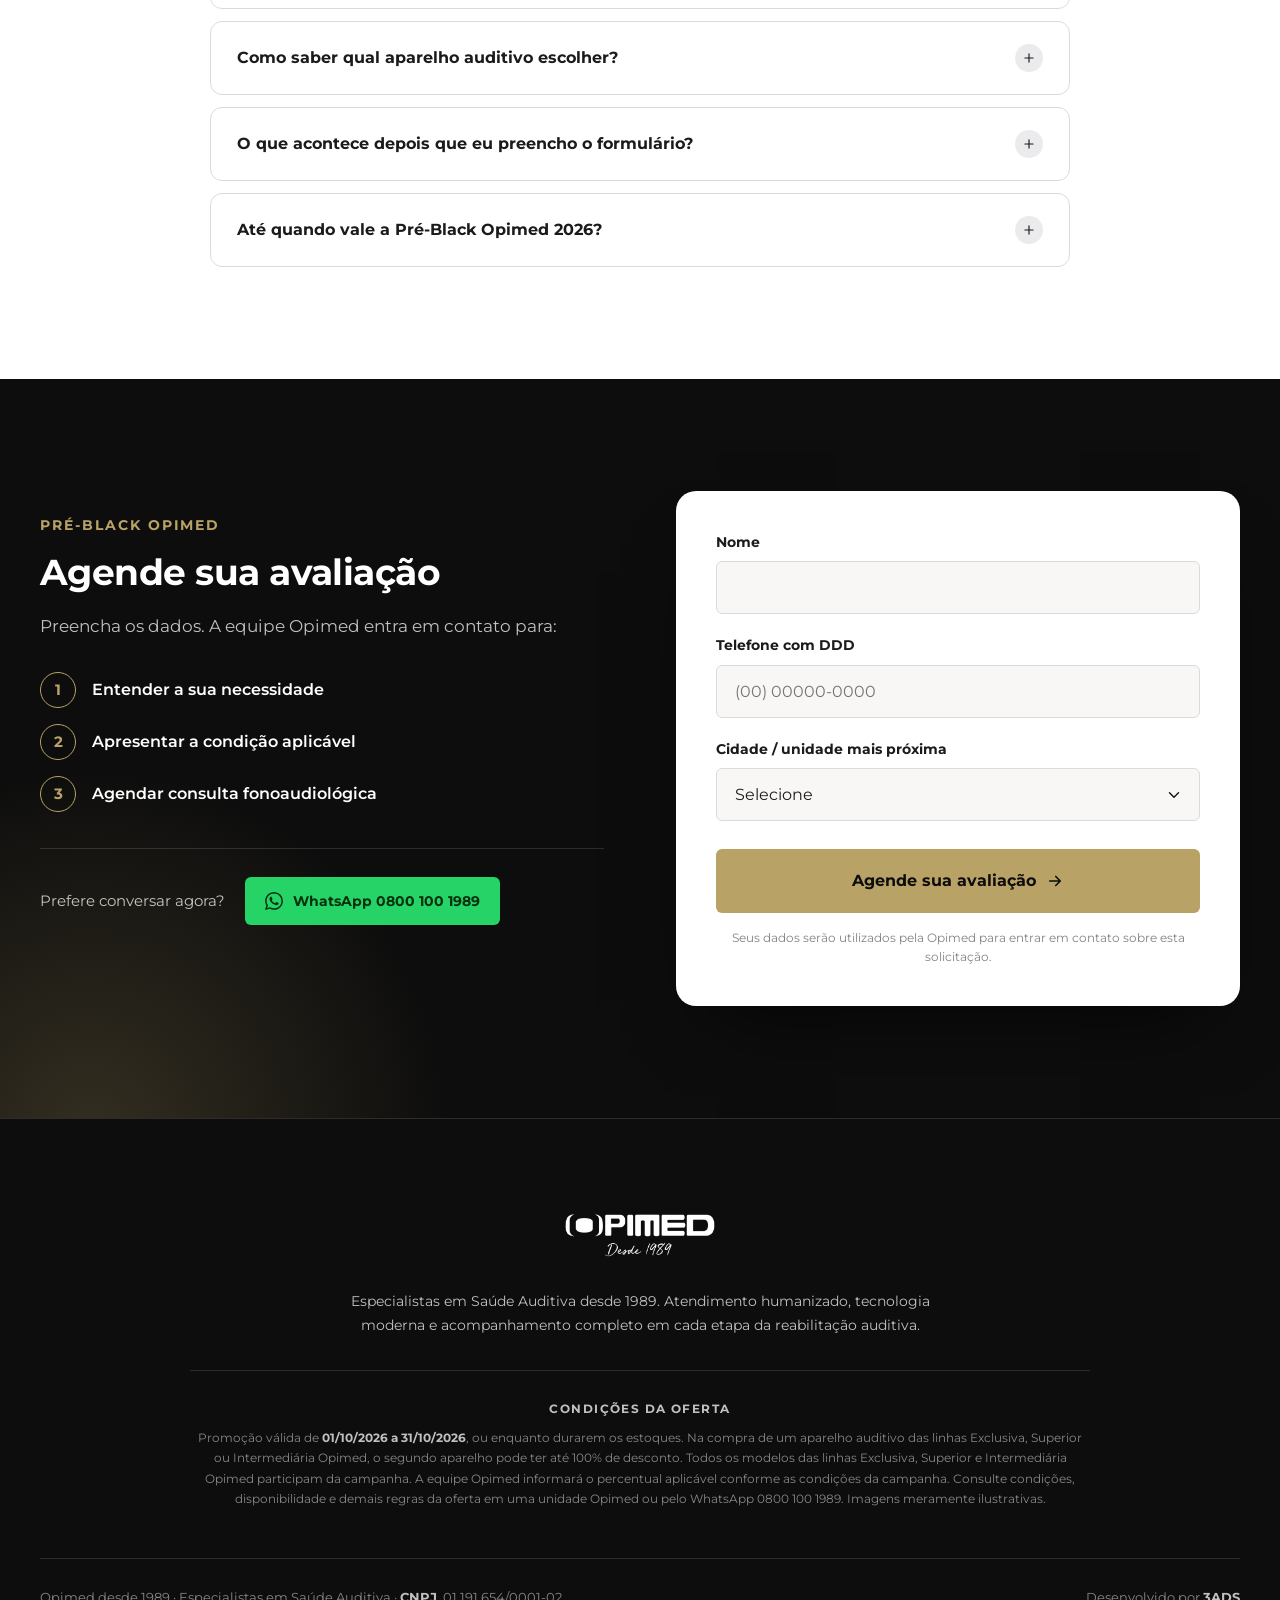
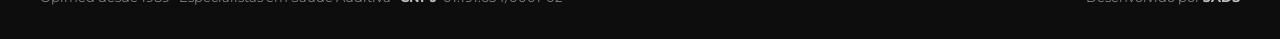
==== commit 803d1e4a: "Troca depoimentos em texto por vídeos do YouTube (player carregado no clique) Co-Authored-By: Claude" ====
--- a/index.html
+++ b/index.html
@@ -1,17 +1,111 @@
 <!DOCTYPE html>
 <html lang="pt-BR">
 <head>
+  <!-- Google Tag Manager -->
+  <script>(function(w,d,s,l,i){w[l]=w[l]||[];w[l].push({'gtm.start':
+  new Date().getTime(),event:'gtm.js'});var f=d.getElementsByTagName(s)[0],
+  j=d.createElement(s),dl=l!='dataLayer'?'&l='+l:'';j.async=true;j.src=
+  'https://www.googletagmanager.com/gtm.js?id='+i+dl;f.parentNode.insertBefore(j,f);
+  })(window,document,'script','dataLayer','GTM-5MFFPHHB');</script>
+  <!-- End Google Tag Manager -->
   <meta charset="UTF-8">
   <meta name="viewport" content="width=device-width, initial-scale=1, viewport-fit=cover">
   <title>Pré-Black Opimed 2026 | Até 100% de desconto no segundo aparelho</title>
   <meta name="description" content="Pré-Black Opimed 2026. Na compra de um aparelho auditivo das linhas Exclusiva, Superior ou Intermediária Opimed, tenha até 100% de desconto no segundo.">
+  <link rel="icon" type="image/svg+xml" href="assets/favicon.svg">
   <meta name="theme-color" content="#0d0d0d">
+  <link rel="canonical" href="https://black.opimed.com.br/">
+  <meta name="robots" content="index, follow, max-image-preview:large">
+  <meta property="og:type" content="website">
+  <meta property="og:locale" content="pt_BR">
+  <meta property="og:site_name" content="Opimed">
+  <meta property="og:url" content="https://black.opimed.com.br/">
+  <meta property="og:title" content="Pré-Black Opimed 2026 | Até 100% de desconto no segundo aparelho">
+  <meta property="og:description" content="Na compra de um aparelho auditivo das linhas Exclusiva, Superior ou Intermediária Opimed, tenha até 100% de desconto no segundo.">
+  <meta property="og:image" content="https://black.opimed.com.br/assets/01_desktop.jpg">
+  <meta name="twitter:card" content="summary_large_image">
+  <script type="application/ld+json">
+{
+  "@context": "https://schema.org",
+  "@type": "FAQPage",
+  "mainEntity": [
+    {
+      "@type": "Question",
+      "name": "Como funciona a Pré-Black Opimed 2026?",
+      "acceptedAnswer": {
+        "@type": "Answer",
+        "text": "Na compra de um aparelho auditivo das linhas Exclusiva, Superior ou Intermediária Opimed, o segundo aparelho pode ter até 100% de desconto. A equipe Opimed apresenta os modelos disponíveis e informa qual percentual de desconto se aplica à compra, conforme as condições da campanha."
+      }
+    },
+    {
+      "@type": "Question",
+      "name": "Todos os modelos participam?",
+      "acceptedAnswer": {
+        "@type": "Answer",
+        "text": "Sim. Já na compra de um modelo da Linha Essencial, o segundo aparelho pode ter outras faixas de desconto. Consulte a equipe Opimed."
+      }
+    },
+    {
+      "@type": "Question",
+      "name": "O segundo aparelho auditivo é sempre gratuito?",
+      "acceptedAnswer": {
+        "@type": "Answer",
+        "text": "Não. O percentual de desconto pode variar conforme a linha e a condição de pagamento escolhida."
+      }
+    },
+    {
+      "@type": "Question",
+      "name": "A condição da Pré-Black Opimed vale para pagamento parcelado?",
+      "acceptedAnswer": {
+        "@type": "Answer",
+        "text": "As condições variam conforme a forma de pagamento escolhida, podendo atingir até 100% de desconto no segundo aparelho."
+      }
+    },
+    {
+      "@type": "Question",
+      "name": "O acompanhamento está incluído?",
+      "acceptedAnswer": {
+        "@type": "Answer",
+        "text": "O acompanhamento faz parte do atendimento habitual da Opimed."
+      }
+    },
+    {
+      "@type": "Question",
+      "name": "Como saber qual aparelho auditivo escolher?",
+      "acceptedAnswer": {
+        "@type": "Answer",
+        "text": "A escolha depende da necessidade auditiva e da rotina de cada pessoa. Durante o atendimento, a equipe Opimed orienta sobre as opções adequadas para o seu caso."
+      }
+    },
+    {
+      "@type": "Question",
+      "name": "O que acontece depois que eu preencho o formulário?",
+      "acceptedAnswer": {
+        "@type": "Answer",
+        "text": "A equipe Opimed entra em contato para entender a sua necessidade (por telefone ou WhatsApp), agenda o atendimento e apresenta a opção adequada para o seu caso."
+      }
+    },
+    {
+      "@type": "Question",
+      "name": "Até quando vale a Pré-Black Opimed 2026?",
+      "acceptedAnswer": {
+        "@type": "Answer",
+        "text": "De 01/10/2026 a 31/10/2026 ou enquanto durarem os estoques."
+      }
+    }
+  ]
+}
+  </script>
   <link rel="preconnect" href="https://fonts.googleapis.com">
   <link rel="preconnect" href="https://fonts.gstatic.com" crossorigin>
   <link href="https://fonts.googleapis.com/css2?family=Montserrat:wght@400;500;600;700;800&display=swap" rel="stylesheet">
   <link rel="stylesheet" href="styles.css">
 </head>
 <body>
+  <!-- Google Tag Manager (noscript) -->
+  <noscript><iframe src="https://www.googletagmanager.com/ns.html?id=GTM-5MFFPHHB"
+  height="0" width="0" style="display:none;visibility:hidden"></iframe></noscript>
+  <!-- End Google Tag Manager (noscript) -->
 
   <!-- SVG sprite -->
   <svg width="0" height="0" style="position:absolute" aria-hidden="true">
@@ -34,6 +128,7 @@
     <symbol id="i-chip" viewBox="0 0 24 24" fill="none" stroke="currentColor" stroke-width="1.8" stroke-linecap="round" stroke-linejoin="round"><rect x="6" y="6" width="12" height="12" rx="2"/><rect x="9.500" y="9.500" width="5" height="5" rx="1"/><path d="M9 2v4M15 2v4M9 18v4M15 18v4M2 9h4M2 15h4M18 9h4M18 15h4"/></symbol>
     <symbol id="i-bluetooth" viewBox="0 0 24 24" fill="none" stroke="currentColor" stroke-width="1.8" stroke-linecap="round" stroke-linejoin="round"><path d="m6.500 7.500 11 9-5.500 4.500V3l5.500 4.500-11 9"/></symbol>
     <symbol id="i-shield" viewBox="0 0 24 24" fill="none" stroke="currentColor" stroke-width="1.8" stroke-linecap="round" stroke-linejoin="round"><path d="M12 3 4.500 6v5.500c0 4.500 3.200 8 7.500 9.500 4.300-1.500 7.500-5 7.500-9.500V6L12 3Z"/><path d="m9 12 2 2 4-4.500"/></symbol>
+    <symbol id="i-play" viewBox="0 0 24 24" fill="currentColor"><path d="M8 5.5v13a1 1 0 0 0 1.5.86l10.5-6.5a1 1 0 0 0 0-1.72L9.5 4.64A1 1 0 0 0 8 5.5Z"/></symbol>
     <symbol id="i-whats" viewBox="0 0 24 24" fill="currentColor"><path d="M17.472 14.382c-.297-.149-1.758-.867-2.030-.967-.273-.099-.471-.148-.670.150-.197.297-.767.966-.940 1.164-.173.199-.347.223-.644.075-.297-.150-1.255-.463-2.390-1.475-.883-.788-1.480-1.761-1.653-2.059-.173-.297-.018-.458.130-.606.134-.133.298-.347.446-.520.149-.174.198-.298.298-.497.099-.198.050-.371-.025-.520-.075-.149-.669-1.612-.916-2.207-.242-.579-.487-.500-.669-.510-.173-.008-.371-.010-.570-.010-.198 0-.520.074-.792.372-.272.297-1.040 1.016-1.040 2.479 0 1.462 1.065 2.875 1.213 3.074.149.198 2.096 3.200 5.077 4.487.709.306 1.262.489 1.694.625.712.227 1.360.195 1.871.118.571-.085 1.758-.719 2.006-1.413.248-.694.248-1.289.173-1.413-.074-.124-.272-.198-.570-.347m-5.421 7.403h-.004a9.870 9.870 0 0 1-5.031-1.378l-.361-.214-3.741.982.998-3.648-.235-.374a9.860 9.860 0 0 1-1.510-5.260c.001-5.450 4.436-9.884 9.888-9.884 2.640 0 5.122 1.030 6.988 2.898a9.825 9.825 0 0 1 2.893 6.994c-.003 5.450-4.437 9.884-9.885 9.884m8.413-18.297A11.815 11.815 0 0 0 12.050 0C5.495 0 .160 5.335.157 11.892c0 2.096.547 4.142 1.588 5.945L.057 24l6.305-1.654a11.882 11.882 0 0 0 5.683 1.448h.005c6.554 0 11.890-5.335 11.893-11.893a11.821 11.821 0 0 0-3.480-8.413Z"/></symbol>
   </svg>
 
@@ -52,7 +147,7 @@
         <img src="assets/selo-black-opimed.png" alt="Black Opimed" class="header__badge" width="1000" height="212">
       </a>
       <div class="header__actions">
-        <a class="header__wa js-wa" href="https://api.whatsapp.com/send?phone=5508001001989" target="_blank" rel="noopener" aria-label="WhatsApp 0800 100 1989">
+        <a class="header__wa js-wa" href="https://tintim.link/whatsapp/7c349cb9-c7e6-42a9-8469-b6271b6bdefa/3618e89b-fe36-4488-b7c2-d60239f6378a" target="_blank" rel="noopener" aria-label="WhatsApp 0800 100 1989">
           <svg aria-hidden="true"><use href="#i-whats"/></svg><span>0800 100 1989</span>
         </a>
         <a href="#formulario" class="btn btn--sm">Agende sua avaliação</a>
@@ -82,7 +177,7 @@
 
           <div class="cta-row">
             <a href="#formulario" class="btn">Agende sua avaliação <svg class="arrow" aria-hidden="true"><use href="#i-arrow"/></svg></a>
-            <a href="https://api.whatsapp.com/send?phone=5508001001989" class="btn btn--ghost js-wa" target="_blank" rel="noopener"><svg aria-hidden="true"><use href="#i-whats"/></svg> Falar no WhatsApp</a>
+            <a href="https://tintim.link/whatsapp/7c349cb9-c7e6-42a9-8469-b6271b6bdefa/3618e89b-fe36-4488-b7c2-d60239f6378a" class="btn btn--ghost js-wa" target="_blank" rel="noopener"><svg aria-hidden="true"><use href="#i-whats"/></svg> Falar no WhatsApp</a>
           </div>
 
         </div>
@@ -354,41 +449,26 @@
           <h2 class="h2">A experiência de outros clientes ajuda a entender o que acontece depois da escolha</h2>
         </div>
 
-        <!-- Depoimentos: avaliações públicas do Google. Validar autorização com a Opimed. -->
-        <div class="testimonials reveal">
-          <article class="testimonial">
-            <div class="testimonial__stars" role="img" aria-label="5 estrelas">★★★★★</div>
-            <p class="testimonial__text">Atendimento excepcional! Com a mudança da assistência técnica ficou bem melhor, peguei meu aparelho em 72h com a nova modalidade. Sem falar que a equipe foi muito atenciosa e resolveu meu problema rapidamente. Profissionais super capacitados e educados. Me senti seguro e muito bem atendido durante todo o processo.</p>
-            <div class="testimonial__who">
-              <span class="avatar" aria-hidden="true">P</span>
-              <div>
-                <p class="testimonial__name">Pedro L.</p>
-                <p class="testimonial__city">Avaliação no Google</p>
-              </div>
-            </div>
-          </article>
-          <article class="testimonial">
-            <div class="testimonial__stars" role="img" aria-label="5 estrelas">★★★★★</div>
-            <p class="testimonial__text">O atendimento é excelente. As meninas super educadas e alegres. Sempre tentando resolver tudo que possível. E o que mais gostei foi ver uma empresa onde os funcionários estão sempre sorrindo, por que é muito ruim ser atendido com cara fechada. E a opimed tem esse diferencial.</p>
-            <div class="testimonial__who">
-              <span class="avatar" aria-hidden="true">F</span>
-              <div>
-                <p class="testimonial__name">Francisco F.</p>
-                <p class="testimonial__city">Avaliação no Google</p>
-              </div>
-            </div>
-          </article>
-          <article class="testimonial">
-            <div class="testimonial__stars" role="img" aria-label="5 estrelas">★★★★★</div>
-            <p class="testimonial__text">A empresa realmente se dedica a oferecer um atendimento personalizado e de alta qualidade.</p>
-            <div class="testimonial__who">
-              <span class="avatar" aria-hidden="true">A</span>
-              <div>
-                <p class="testimonial__name">Adrielly B.</p>
-                <p class="testimonial__city">Avaliação no Google</p>
-              </div>
-            </div>
-          </article>
+        <!-- Depoimentos em vídeo (YouTube Shorts). O player só é carregado ao clicar (ver script.js). -->
+        <div class="videos reveal">
+          <div class="video-card">
+            <button type="button" class="video-card__btn js-yt" data-yt="Zb3RKt5-QkU" data-title="Depoimento de cliente sobre o uso de aparelhos auditivos Opimed" aria-label="Assistir ao vídeo: Depoimento de cliente sobre o uso de aparelhos auditivos Opimed">
+              <picture>
+                <source type="image/webp" srcset="assets/depoimento-1.webp">
+                <img src="assets/depoimento-1.jpg" alt="" width="540" height="960" loading="lazy" decoding="async">
+              </picture>
+              <span class="video-card__play" aria-hidden="true"><svg><use href="#i-play"/></svg></span>
+            </button>
+          </div>
+          <div class="video-card">
+            <button type="button" class="video-card__btn js-yt" data-yt="Y8iA9ATEmCM" data-title="Chambinho do Acordeon confia na Opimed" aria-label="Assistir ao vídeo: Chambinho do Acordeon confia na Opimed">
+              <picture>
+                <source type="image/webp" srcset="assets/depoimento-2.webp">
+                <img src="assets/depoimento-2.jpg" alt="" width="540" height="960" loading="lazy" decoding="async">
+              </picture>
+              <span class="video-card__play" aria-hidden="true"><svg><use href="#i-play"/></svg></span>
+            </button>
+          </div>
         </div>
       </div>
     </section>
@@ -452,7 +532,7 @@
           </ol>
           <div class="lead-form__wa">
             <span>Prefere conversar agora?</span>
-            <a href="https://api.whatsapp.com/send?phone=5508001001989" class="btn btn--sm btn--whats js-wa" target="_blank" rel="noopener"><svg aria-hidden="true"><use href="#i-whats"/></svg> WhatsApp 0800 100 1989</a>
+            <a href="https://tintim.link/whatsapp/7c349cb9-c7e6-42a9-8469-b6271b6bdefa/3618e89b-fe36-4488-b7c2-d60239f6378a" class="btn btn--sm btn--whats js-wa" target="_blank" rel="noopener"><svg aria-hidden="true"><use href="#i-whats"/></svg> WhatsApp 0800 100 1989</a>
           </div>
         </div>
 
@@ -472,6 +552,12 @@
                 <option value="">Selecione</option>
               </select>
             </div>
+            <input type="hidden" name="utm_source">
+            <input type="hidden" name="utm_medium">
+            <input type="hidden" name="utm_campaign">
+            <input type="hidden" name="utm_content">
+            <input type="hidden" name="utm_term">
+            <p class="form-card__error" id="formError" role="alert" hidden></p>
             <button type="submit" class="btn btn--block">Agende sua avaliação <svg class="arrow" aria-hidden="true"><use href="#i-arrow"/></svg></button>
             <p class="form-card__privacy">Seus dados serão utilizados pela Opimed para entrar em contato sobre esta solicitação.</p>
           </form>
@@ -504,11 +590,11 @@
   </footer>
 
   <!-- WhatsApp: botão flutuante (desktop) e barra fixa (celular) -->
-  <a class="wa-float js-wa" href="https://api.whatsapp.com/send?phone=5508001001989" target="_blank" rel="noopener" aria-label="Falar com a Opimed no WhatsApp">
+  <a class="wa-float js-wa" href="https://tintim.link/whatsapp/7c349cb9-c7e6-42a9-8469-b6271b6bdefa/3618e89b-fe36-4488-b7c2-d60239f6378a" target="_blank" rel="noopener" aria-label="Falar com a Opimed no WhatsApp">
     <svg aria-hidden="true"><use href="#i-whats"/></svg>
   </a>
   <div class="mobilebar" id="mobileBar">
-    <a class="btn btn--whats js-wa" href="https://api.whatsapp.com/send?phone=5508001001989" target="_blank" rel="noopener" aria-label="Falar no WhatsApp"><svg aria-hidden="true"><use href="#i-whats"/></svg> WhatsApp</a>
+    <a class="btn btn--whats js-wa" href="https://tintim.link/whatsapp/7c349cb9-c7e6-42a9-8469-b6271b6bdefa/3618e89b-fe36-4488-b7c2-d60239f6378a" target="_blank" rel="noopener" aria-label="Falar no WhatsApp"><svg aria-hidden="true"><use href="#i-whats"/></svg> WhatsApp</a>
     <a class="btn" href="#formulario">Agende sua avaliação</a>
   </div>
 
--- a/styles.css
+++ b/styles.css
@@ -507,36 +507,51 @@
 .unit__links svg { width: 17px; height: 17px; color: var(--gold); }
 .unit__links a.is-wa svg { color: var(--whats); }
 
-/* ---------- Depoimentos ---------- */
-.testimonials {
-  margin-top: 56px;
+/* ---------- Depoimentos em vídeo ---------- */
+.videos {
+  margin: 56px auto 0;
+  max-width: 720px;
   display: grid;
-  grid-template-columns: repeat(3, 1fr);
+  grid-template-columns: repeat(2, 1fr);
   gap: 24px;
 }
-.testimonial {
-  background: var(--bg);
+.video-card {
+  position: relative;
+  aspect-ratio: 9 / 16;
   border-radius: var(--radius);
-  padding: 32px;
-  display: flex;
-  flex-direction: column;
-  gap: 22px;
-}
-.testimonial__stars { color: var(--gold); font-size: 18px; letter-spacing: 3px; line-height: 1; }
-.testimonial__text { flex: 1; font-size: 15px; line-height: 1.65; color: var(--t2); }
-.testimonial__who { display: flex; align-items: center; gap: 14px; padding-top: 20px; border-top: 1px solid var(--border); }
-.avatar {
-  flex: none;
-  width: 44px; height: 44px;
+  overflow: hidden;
+  background: var(--black);
+}
+.video-card__btn {
+  position: absolute; inset: 0;
+  width: 100%; height: 100%;
+  padding: 0; border: 0;
+  background: none;
+  cursor: pointer;
+  display: block;
+}
+.video-card__btn img { width: 100%; height: 100%; object-fit: cover; display: block; transition: transform .4s ease; }
+.video-card__btn::after {
+  content: ""; position: absolute; inset: 0;
+  background: linear-gradient(to top, rgba(0,0,0,.45), rgba(0,0,0,0) 45%);
+}
+.video-card__play {
+  position: absolute; z-index: 1;
+  left: 50%; top: 50%;
+  width: 68px; height: 68px;
+  margin: -34px 0 0 -34px;
   border-radius: 50%;
-  background: var(--black);
-  color: var(--gold);
+  background: var(--gold);
+  color: var(--black);
   display: grid; place-items: center;
-  font-size: 16px;
-  font-weight: 700;
-}
-.testimonial__name { font-size: 14px; font-weight: 700; }
-.testimonial__city { font-size: 12px; color: var(--t3); }
+  box-shadow: 0 6px 24px rgba(0,0,0,.35);
+  transition: transform .2s ease;
+}
+.video-card__play svg { width: 30px; height: 30px; margin-left: 3px; }
+.video-card__btn:hover img { transform: scale(1.03); }
+.video-card__btn:hover .video-card__play { transform: scale(1.08); }
+.video-card__btn:focus-visible { outline: 3px solid var(--gold); outline-offset: -3px; }
+.video-card iframe { position: absolute; inset: 0; width: 100%; height: 100%; border: 0; }
 
 /* ---------- FAQ ---------- */
 .faq { margin: 56px auto 0; max-width: 860px; display: grid; gap: 12px; }
@@ -653,6 +668,13 @@
 }
 .field .is-invalid { border-color: #b3261e; }
 .form-card .btn { margin-top: 28px; }
+.form-card__error { margin-top: 14px; padding: 12px 14px; border-radius: var(--radius-sm); background: #fbeceb; color: #8c1d18; font-size: 14px; line-height: 1.5; }
+.btn:disabled { opacity: .65; cursor: progress; }
+.thanks { min-height: 70vh; display: grid; place-items: center; padding: 96px 0; text-align: center; }
+.thanks__icon { width: 72px; height: 72px; margin: 0 auto 24px; border-radius: 50%; background: var(--gold-tint); color: var(--gold-deep); display: grid; place-items: center; }
+.thanks__icon svg { width: 36px; height: 36px; }
+.thanks__text { margin: 16px auto 0; max-width: 560px; }
+.thanks .cta-row { justify-content: center; }
 .form-card__privacy { margin-top: 16px; font-size: 12px; line-height: 1.55; color: var(--t3); text-align: center; }
 .form-success { display: none; text-align: center; padding: 32px 8px; }
 .form-success__icon {
@@ -731,8 +753,6 @@
 @media (max-width: 1024px) {
   .models { grid-template-columns: repeat(2, 1fr); }
   .formats__grid, .perks { grid-template-columns: repeat(2, 1fr); }
-  .testimonials { grid-template-columns: 1fr 1fr; }
-  .testimonials .testimonial:last-child { grid-column: span 2; }
   .unit { flex-basis: calc((100% - 20px) / 2); }
   .header__wa span { display: none; }
 }
@@ -787,9 +807,7 @@
   .units__chips::-webkit-scrollbar { display: none; }
   .units__grid { margin-top: 24px; }
   .unit { flex-basis: 100%; padding: 24px 20px; }
-  .testimonials { grid-template-columns: 1fr; margin-top: 40px; }
-  .testimonials .testimonial:last-child { grid-column: auto; }
-  .testimonial { padding: 24px; }
+  .videos { grid-template-columns: 1fr; max-width: 340px; margin-top: 40px; }
   .faq { margin-top: 40px; }
   .faq summary { padding: 18px; font-size: 15px; }
   .faq__a { padding: 0 18px 20px; }
